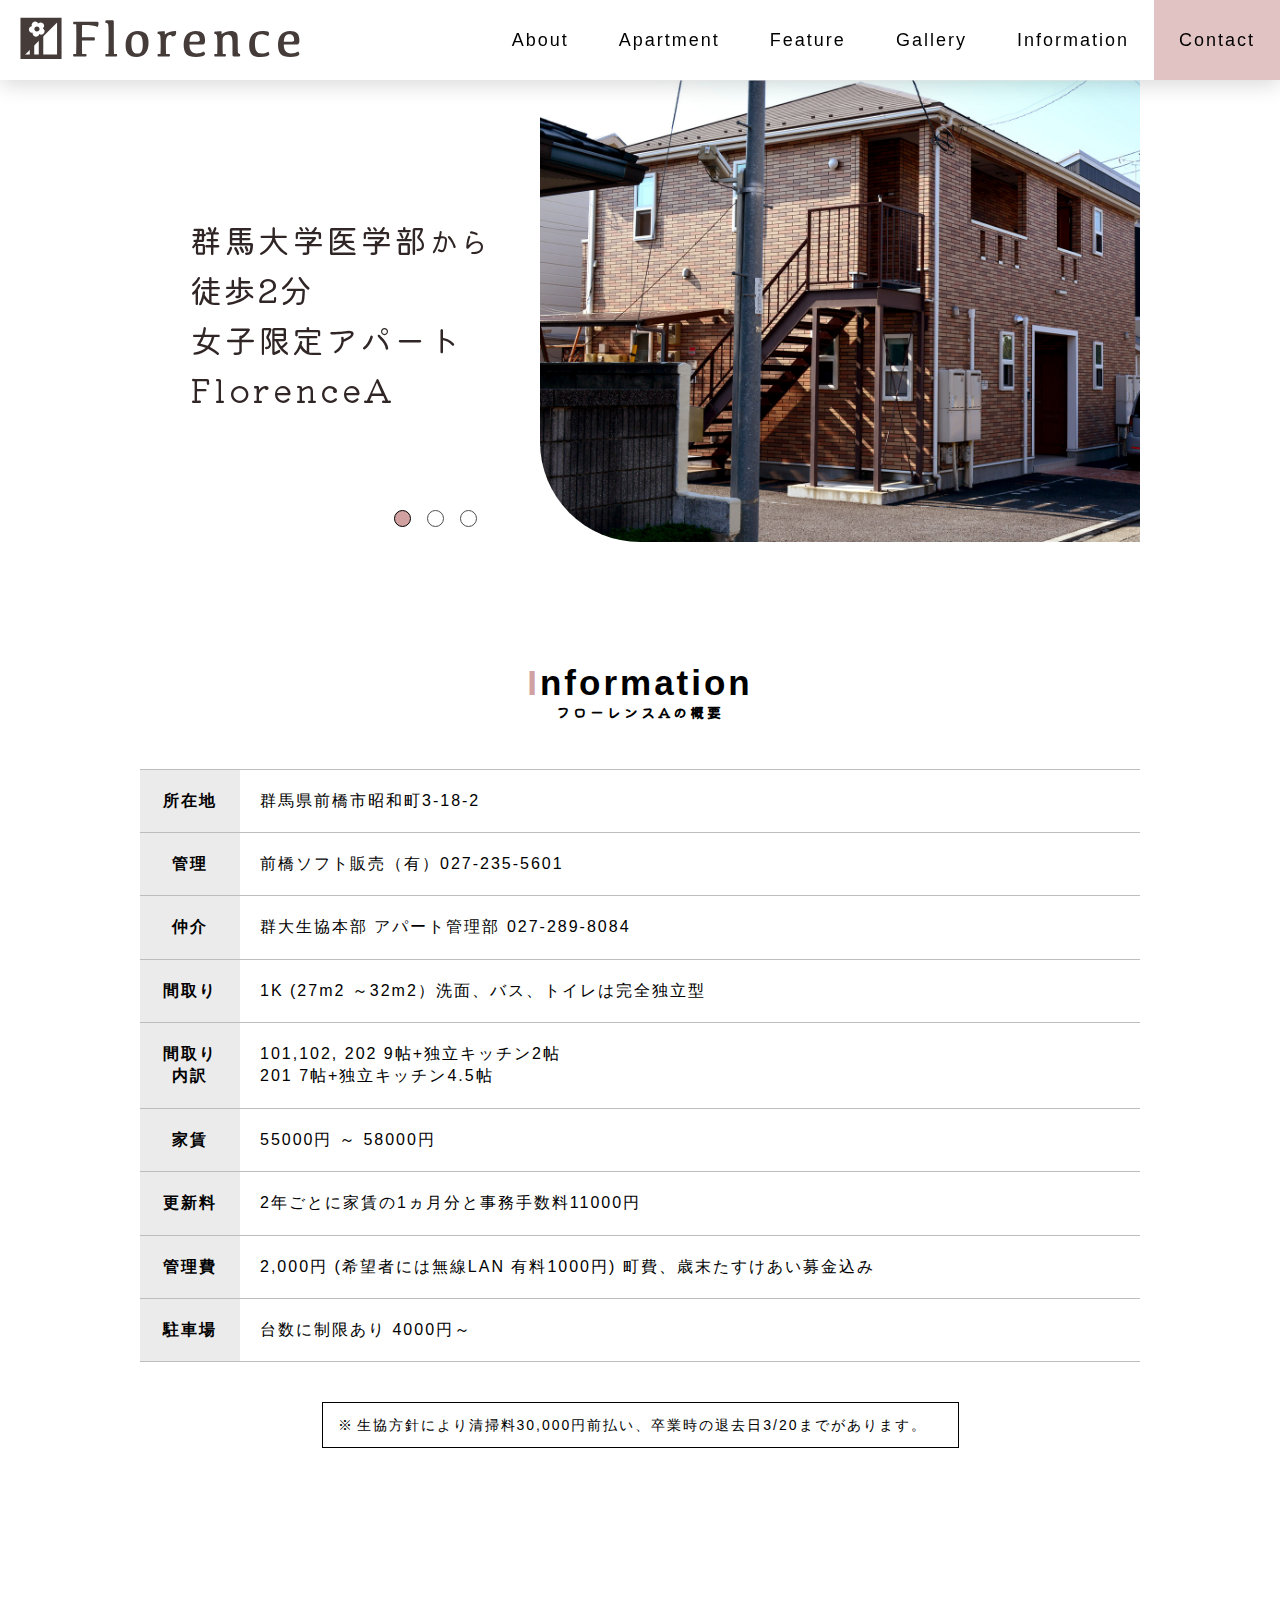
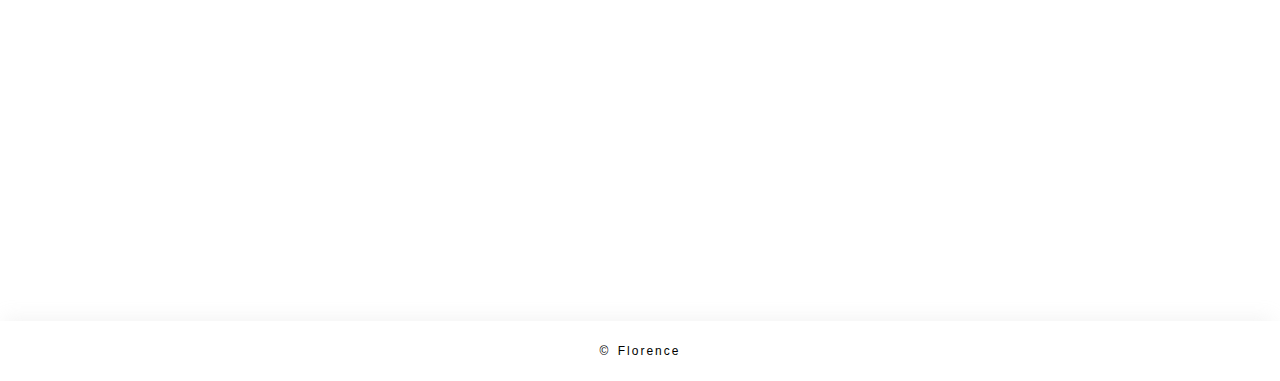
==== FlorenceA/index.html @ 92e671c4 "feat:スペルを修正した" ====
<!DOCTYPE html>
<html lang="ja">
  <head>
    <link
      href="https://fonts.googleapis.com/css2?family=Kiwi+Maru:wght@300&display=swap"
      rel="stylesheet"
    />
    <meta charset="UTF-8" />
    <meta http-equiv="X-UA-Compatible" content="IE=edge" />
    <meta name="viewport" content="width=device-width, initial-scale=1.0" />
    <title>Florence</title>
    <link
      rel="stylesheet"
      href="https://cdn.jsdelivr.net/npm/swiper@8/swiper-bundle.min.css"
    />
    <link rel="stylesheet" href="../src/css/style.css" />
  </head>

  <body class="florenceA">
    <header class="header">
      <div class="header__logo">
        <a href="../index.html">
          <img
            class="header__pc-logo"
            src="../src/img/Florence_logo.svg"
            alt="Florence"
          />
          <img
            class="header__mobile-logo"
            src="../src/img/Florence_logo_mobile.svg"
            alt="Florence"
          />
        </a>
      </div>
      <nav class="navigation">
        <ul class="navigation__card">
          <li class="navigation__item">
            <a class="navigation__link" href="#about">About</a>
          </li>
          <li class="navigation__item">
            <a class="navigation__link" href="#apartment">Apartment</a>
          </li>
          <li class="navigation__item">
            <a class="navigation__link" href="#feature">Feature</a>
          </li>
          <li class="navigation__item">
            <a class="navigation__link" href="#gallery">Gallery</a>
          </li>
          <li class="navigation__item">
            <a class="navigation__link" href="#information">Information</a>
          </li>
          <li class="navigation__item">
            <a class="navigation__link" href="#contact">Contact</a>
          </li>
        </ul>
        <button class="navigation__button">
          <span class="navigation__button-line"></span>
          <span class="navigation__button-line"></span>
          <span class="navigation__button-line"></span>
        </button>
      </nav>
    </header>
    <div class="menu__background"></div>

    <main>
      <div class="swiper inner">
        <div class="swiper-wrapper">
          <div class="swiper-slide">
            <img src="../src/img/florenceA_main.jpg" alt="" />
          </div>
          <div class="swiper-slide">
            <img src="../src/img/florenceA_main2.jpg" alt="" />
          </div>
          <div class="swiper-slide">
            <img src="../src/img/florenceA_main3.jpg" alt="" />
          </div>
          <div class="swiper-catchphrase__wrapper">
            <p class="swiper-catchphrase">
              群馬大学医学部<span class="swiper-catchphrase__small">から</span>
            </p>
            <p class="swiper-catchphrase">徒歩2分</p>
            <p class="swiper-catchphrase">女子限定アパート</p>
            <p class="swiper-catchphrase">FlorenceA</p>
          </div>
          <div class="swiper-pagination"></div>
          <div class="swiper-vacancy">
            <div class="swiper-vacancy__text">
              空室<span class="swiper-vacancy__number">1</span>件
            </div>
            <div class="swiper-vacancy__contact">
              お問い合わせは<br />こちら
            </div>
          </div>
        </div>
      </div>
      <div class="information">
        <div class="inner">
          <div class="title">
            <h2 class="title__main">
              <span class="title__main--head">I</span>nformation
            </h2>
            <h3 class="title__sub">フローレンスAの概要</h3>
          </div>
          <table class="information__table">
            <tr class="information__row">
              <th class="information__header">所在地</th>
              <td class="information__data">群馬県前橋市昭和町3-18-2</td>
            </tr>
            <tr class="information__row">
              <th class="information__header">管理</th>
              <td class="information__data">
                前橋ソフト販売（有）027-235-5601
              </td>
            </tr>
            <tr class="information__row">
              <th class="information__header">仲介</th>
              <td class="information__data">
                群大生協本部 アパート管理部 027-289-8084
              </td>
            </tr>
            <tr class="information__row">
              <th class="information__header">間取り</th>
              <td class="information__data">
                1K (27m2 ～32m2）洗面、バス、トイレは完全独立型
              </td>
            </tr>
            <tr class="information__row">
              <th class="information__header">間取り内訳</th>
              <td class="information__data">
                101,102, 202 9帖+独立キッチン2帖<br />201 7帖+独立キッチン4.5帖
              </td>
            </tr>
            <tr class="information__row">
              <th class="information__header">家賃</th>
              <td class="information__data">55000円 ～ 58000円</td>
            </tr>
            <tr class="information__row">
              <th class="information__header">更新料</th>
              <td class="information__data">
                2年ごとに家賃の1ヵ月分と事務手数料11000円
              </td>
            </tr>
            <tr class="information__row">
              <th class="information__header">管理費</th>
              <td class="information__data">
                2,000円 (希望者には無線LAN 有料1000円)
                町費、歳末たすけあい募金込み
              </td>
            </tr>
            <tr class="information__row">
              <th class="information__header">駐車場</th>
              <td class="information__data">台数に制限あり 4000円～</td>
            </tr>
          </table>
          <div class="information__annotations">
            <span class="information__mark">※</span
            >生協方針により清掃料30,000円前払い、卒業時の退去日3/20までがあります。
          </div>
          <iframe
            class="information__map"
            src="https://www.google.com/maps/embed?pb=!1m18!1m12!1m3!1d200.6966924166158!2d139.06132260520812!3d36.40563667716561!2m3!1f0!2f0!3f0!3m2!1i1024!2i768!4f13.1!3m3!1m2!1s0x601ef341fe35128b%3A0x1fdedfeb2cad691!2z44CSMzcxLTAwMzQg576k6aas55yM5YmN5qmL5biC5pit5ZKM55S677yT5LiB55uu77yR77yY4oiS77yR77yS!5e0!3m2!1sja!2sjp!4v1665762542159!5m2!1sja!2sjp"
          ></iframe>
        </div>
      </div>
    </main>

    <footer class="footer">
      <p class="footer__copyright">
        <span class="footer__icon">&copy;</span>
        Florence
      </p>
    </footer>
    <script src="https://ajax.googleapis.com/ajax/libs/jquery/3.6.1/jquery.min.js"></script>
    <script src="https://cdn.jsdelivr.net/npm/swiper@8/swiper-bundle.min.js"></script>
    <script src="../src/js/style.js"></script>
  </body>
</html>
---- src/css/style.css ----
abbr,address,article,aside,audio,b,blockquote,body,canvas,caption,cite,code,dd,del,details,dfn,div,dl,dt,em,fieldset,figcaption,figure,footer,form,h1,h2,h3,h4,h5,h6,header,hgroup,html,i,iframe,img,ins,kbd,label,legend,li,mark,menu,nav,object,ol,p,pre,q,samp,section,small,span,strong,sub,summary,sup,table,tbody,td,tfoot,th,thead,time,tr,ul,var,video{margin:0;padding:0;border:0;outline:0;font-size:100%;vertical-align:baseline;background:transparent}body{line-height:1}article,aside,details,figcaption,figure,footer,header,hgroup,menu,nav,section{display:block}nav ul{list-style:none}blockquote,q{quotes:none}blockquote:after,blockquote:before,q:after,q:before{content:"";content:none}a{margin:0;padding:0;font-size:100%;vertical-align:baseline;background:transparent;text-decoration:none}button{background-color:transparent;border:none;cursor:pointer;outline:none;padding:0;-webkit-appearance:none;-moz-appearance:none;appearance:none}ins{background-color:#ff9;color:#000;text-decoration:none}mark{background-color:#ff9;color:#000;font-style:italic;font-weight:bold}del{text-decoration:line-through}abbr[title],dfn[title]{border-bottom:1px dotted;cursor:help}table{border-collapse:collapse;border-spacing:0}hr{display:block;height:1px;border:0;border-top:1px solid #cccccc;margin:1em 0;padding:0}input,select{vertical-align:middle}body{font-family:"Noto Sans JP",sans-serif;letter-spacing:2px}.inner{margin-left:auto;margin-right:auto;width:1000px}@media screen and (max-width:768px){.inner{width:100%;-webkit-box-sizing:border-box;box-sizing:border-box;padding:0 15px}}.inner{margin-left:auto;margin-right:auto;width:1000px}@media screen and (max-width:768px){.inner{width:100%;-webkit-box-sizing:border-box;box-sizing:border-box;padding:0 15px}}.inner{margin-left:auto;margin-right:auto;width:1000px}@media screen and (max-width:768px){.inner{width:100%;-webkit-box-sizing:border-box;box-sizing:border-box;padding:0 15px}}.inner{margin-left:auto;margin-right:auto;width:1000px}@media screen and (max-width:768px){.inner{width:100%;-webkit-box-sizing:border-box;box-sizing:border-box;padding:0 15px}}.footer{font-family:"Roboto",sans-serif;display:-webkit-box;display:-ms-flexbox;display:flex;-webkit-box-pack:center;-ms-flex-pack:center;justify-content:center;-webkit-box-align:center;-ms-flex-align:center;align-items:center;height:60px;font-size:12px;-webkit-box-shadow:-2px -7px 20px -5px rgba(189,189,189,0.2);box-shadow:-2px -7px 20px -5px rgba(189,189,189,0.2)}.footer__copyright{background:#ffffff}.footer__icon{margin-right:2px}.header{position:sticky;top:0;z-index:9999;height:80px;width:100%;-webkit-box-shadow:0 5px 20px 0 rgba(0,0,0,0.1490196078);box-shadow:0 5px 20px 0 rgba(0,0,0,0.1490196078);background:#ffffff;display:-webkit-box;display:-ms-flexbox;display:flex;-webkit-box-align:center;-ms-flex-align:center;align-items:center;-webkit-box-pack:justify;-ms-flex-pack:justify;justify-content:space-between}.header__logo{margin-left:20px;cursor:pointer}.header__logo img{width:280px}.header__mobile-logo{display:none}@media screen and (max-width:768px){.header__pc-logo{display:none}.header__mobile-logo{display:block}.header__logo{margin-left:20px}.header__logo a{width:unset}.header__logo .header__mobile-logo{width:45px}}.florenceA .navigation__item:last-of-type{background:#e2c3c3;-webkit-transition:all 0.3s ease;transition:all 0.3s ease}.florenceA .navigation__item:last-of-type:hover{background:#c98f8f;-webkit-transition:all 0.3s ease;transition:all 0.3s ease}.navigation{height:100%}.navigation__card{height:100%;display:-webkit-box;display:-ms-flexbox;display:flex}.navigation__item:last-of-type{background:#a4bd99;-webkit-transition:all 0.3s ease;transition:all 0.3s ease}.navigation__item:last-of-type:hover{background:#7b9f6b;-webkit-transition:all 0.3s ease;transition:all 0.3s ease}.navigation__link{position:relative;color:#000000;font-family:"kefa",sans-serif;font-size:18px;height:100%;padding:0 25px;display:-webkit-box;display:-ms-flexbox;display:flex;-webkit-box-pack:center;-ms-flex-pack:center;justify-content:center;-webkit-box-align:center;-ms-flex-align:center;align-items:center}.navigation__link:last-of-type{-webkit-transition:all 0.3s ease;transition:all 0.3s ease}.navigation__link:last-of-type:after{border-bottom:1px solid #000000;content:"";position:absolute;top:58px;left:50%;-webkit-transform:translate(-50%,-50%);transform:translate(-50%,-50%);-webkit-transition:all 0.3s ease;transition:all 0.3s ease;width:0px}.navigation__link:hover:after{width:40px}@media screen and (max-width:768px){.navigation{height:unset}.navigation__button{display:block}.navigation{height:30px;margin-right:20px}.open .navigation{height:100%;width:200px}.navigation{display:block}.navigation__button-line{background:#000000;display:block;height:2px;width:30px;-webkit-transition:all 0.3s ease;transition:all 0.3s ease}.navigation__button-line:nth-of-type(2){margin-top:10px}.navigation__button-line:nth-of-type(3){margin-top:10px}.open .navigation__button-line:first-of-type{-webkit-transform:translateY(10px) rotate(-45deg);transform:translateY(10px) rotate(-45deg)}.open .navigation__button-line:nth-of-type(2){opacity:0}.open .navigation__button-line:nth-of-type(3){-webkit-transform:translateY(-13px) rotate(45deg);transform:translateY(-13px) rotate(45deg)}.navigation__card{position:fixed;top:0;right:0;background:#ffffff;display:block;-webkit-transform:translateX(100%);transform:translateX(100%);-webkit-transition:all 0.3s ease;transition:all 0.3s ease;height:100%}.open .navigation__card{-webkit-transform:translateX(0);transform:translateX(0);-webkit-transition:all 0.3s ease;transition:all 0.3s ease}.navigation__link{background:#ffffff;font-size:14px;font-weight:bold;line-height:20px;width:140px;height:50px;text-align:left}.navigation__link:last-of-type:after{display:none}.navigation__item:first-of-type{padding-top:60px}}.contact{background-image:url(../../src/img/Florence_contact.jpg);background-size:cover;background-position:center;padding:85px 0;-webkit-box-sizing:border-box;box-sizing:border-box}.contact__wrap{width:100%;background:rgba(255,255,255,0.9);height:480px;padding:55px;-webkit-box-sizing:border-box;box-sizing:border-box}.contact__lead{width:580px;margin:0 auto;margin-top:50px;line-height:1.6}.contact__lead p:nth-of-type(3){margin-top:10px}.tel{padding:50px;text-align:center;position:relative}.tel__title{font-size:22px;position:relative;margin-bottom:30px}.tel__title:after,.tel__title:before{content:"";position:absolute;top:50%;width:30px;height:2px;background-color:black}.tel__title:before{left:230px}.tel__title:after{right:230px}.tel__number{font-size:32px;font-weight:700;color:#000000}.tel .material-icons{font-size:32px;position:relative;top:4px}a[href^="tel:"]{pointer-events:none}.information{padding:70px 0}.information__map{width:50%;height:300px}.information__wrap{display:-webkit-box;display:-ms-flexbox;display:flex;margin-top:50px;-webkit-box-align:end;-ms-flex-align:end;align-items:flex-end}.information__table{margin-left:50px;line-height:1.4;width:50%}.information__row{border-top:1px solid #bdbdbd}.information__row:last-of-type{border-bottom:1px solid #bdbdbd}.information__header{width:60px;padding:20px;vertical-align:middle;background:rgba(189,189,189,0.3)}.information__data{padding:20px;vertical-align:middle}.information__blank{display:none}.florenceA .information__table{width:100%;margin:50px 0 0 0}.florenceA .information__room-number{margin-right:15px;font-weight:700}.florenceA .information__room-number:nth-of-type(2){margin-right:108px}.florenceA .information__annotations{border:1px solid;padding:15px;width:605px;margin:0 auto;margin-top:40px;font-size:14px}.florenceA .information__mark{margin-right:3px}.florenceA .information__map{width:100%;margin:70px 0 30px}.about{text-align:center;padding:120px 0 70px}.about__lead{font-family:"Noto Sans JP",sans-serif;font-size:16px;line-height:1.8;line-height:2;letter-spacing:2px;font-weight:300}.about__frame{position:relative;width:800px;margin:0 auto;padding:40px 0;margin-top:10px}.about__frame-deco{position:absolute;width:40px;height:40px}.about__frame-deco:first-of-type{top:0;left:0;border-top:1px solid;border-left:1px solid}.about__frame-deco:nth-of-type(2){bottom:0;right:0;border-bottom:1px solid;border-right:1px solid}@media screen and (max-width:768px){.about{padding:70px 0 20px}.about__lead{font-size:14px;text-align:left}.about__frame{width:100%;padding:30px 0 0 0}.about__frame-deco{display:none}}.apartment{padding:70px 0}.apartment__lead{text-align:center;margin:50px 0;letter-spacing:2px}.apartment__wrap{display:-webkit-box;display:-ms-flexbox;display:flex;-webkit-box-pack:justify;-ms-flex-pack:justify;justify-content:space-between}.apartment__link{color:unset}.apartment__card{width:420px;padding:30px;border-radius:7px;-webkit-box-shadow:10px 20px 15px rgba(0,0,0,0.1490196078);box-shadow:10px 20px 15px rgba(0,0,0,0.1490196078);-webkit-transition:all 0.3s ease;transition:all 0.3s ease}.apartment__card:hover{-webkit-transform:translate(5px,5px);transform:translate(5px,5px);-webkit-box-shadow:unset;box-shadow:unset;-webkit-transition:all 0.3s ease;transition:all 0.3s ease}.apartment__card--florenceA{background:#ead4d4;width:420px;padding:30px;border-radius:7px;-webkit-box-shadow:10px 20px 15px rgba(0,0,0,0.1490196078);box-shadow:10px 20px 15px rgba(0,0,0,0.1490196078);-webkit-transition:all 0.3s ease;transition:all 0.3s ease}.apartment__card--florenceA:hover{-webkit-transform:translate(5px,5px);transform:translate(5px,5px);-webkit-box-shadow:unset;box-shadow:unset;-webkit-transition:all 0.3s ease;transition:all 0.3s ease}.apartment__card--florenceB{background:#bbd1db;width:420px;padding:30px;border-radius:7px;-webkit-box-shadow:10px 20px 15px rgba(0,0,0,0.1490196078);box-shadow:10px 20px 15px rgba(0,0,0,0.1490196078);-webkit-transition:all 0.3s ease;transition:all 0.3s ease}.apartment__card--florenceB:hover{-webkit-transform:translate(5px,5px);transform:translate(5px,5px);-webkit-box-shadow:unset;box-shadow:unset;-webkit-transition:all 0.3s ease;transition:all 0.3s ease}.apartment__title{font-family:"kefa",sans-serif;font-size:26px;letter-spacing:3px}.apartment__text{padding:20px 0;line-height:1.6;letter-spacing:1px}.apartment__catchphrase{font-size:18px;margin-top:10px;border-bottom:2px solid;line-height:2rem}.apartment__img img{width:100%}.apartment__blank{display:none}@media screen and (max-width:768px){.apartment{padding:50px 0}.apartment__lead{text-align:left;font-size:14px;line-height:1.6}.apartment__wrap{-webkit-box-orient:vertical;-webkit-box-direction:normal;-ms-flex-direction:column;flex-direction:column}.apartment__card--florenceA{width:100%;-webkit-box-sizing:border-box;box-sizing:border-box}.apartment__card--florenceB{width:100%;-webkit-box-sizing:border-box;box-sizing:border-box}.apartment__link:nth-of-type(2){margin-top:40px}.apartment__catchphrase{font-size:16px;line-height:1.4}.apartment__text{font-size:14px}.apartment__blank{display:block}}.news{background:whitesmoke;margin-top:-51px;padding:60px 0px}.news__box{display:-webkit-box;display:-ms-flexbox;display:flex;-webkit-box-align:center;-ms-flex-align:center;align-items:center;-webkit-box-pack:justify;-ms-flex-pack:justify;justify-content:space-between}.news__card{background:#ffffff;-webkit-box-shadow:0 5px 20px 0 #d9d9d9;box-shadow:0 5px 20px 0 #d9d9d9;padding:20px;width:810px;font-size:14px}.news__data{font-weight:bold}.news__content{margin-left:10px}@media screen and (max-width:768px){.news__box{-webkit-box-orient:vertical;-webkit-box-direction:normal;-ms-flex-direction:column;flex-direction:column;-webkit-box-align:unset;-ms-flex-align:unset;align-items:unset}.news__card{display:-webkit-box;display:-ms-flexbox;display:flex;-webkit-box-orient:vertical;-webkit-box-direction:normal;-ms-flex-direction:column;flex-direction:column;padding:20px;margin-top:20px;width:unset;font-size:14px}.news__content{margin-left:0px;margin-top:10px}}.news-title{border-left:1px solid}.news-title__main{font-family:"kefa",sans-serif;font-size:35px;letter-spacing:3px;margin-top:-5px;margin-left:15px}.news-title__head{color:#88a97a}.news-title__second{font-family:"Kiwi Maru",sans-serif;font-size:18px;margin-top:10px;margin-left:15px}@media screen and (max-width:768px){.news-title__main{font-size:28px}.news-title__second{font-size:16px;margin-top:5px}}.swiper-slide img{width:100%}.swiper-wrapper{margin-bottom:50px}.swiper-catchphrase{position:absolute;left:40px;font-family:"Kiwi Maru",sans-serif;font-size:32px;z-index:5;color:#ffffff;background:#312626;padding:10px}.swiper-catchphrase__small{font-size:28px;margin-left:2px}.swiper-catchphrase:first-of-type{bottom:250px}.swiper-catchphrase:nth-of-type(2){bottom:200px}.swiper-catchphrase:nth-of-type(3){bottom:150px}.swiper-pagination{position:absolute;bottom:50px!important;left:40px!important;width:unset!important}.swiper-pagination-bullet{width:40px;border-radius:0;background:#ffffff;opacity:0.7}.swiper-pagination-bullet-active{width:40px;border-radius:0;background:#88a97a;opacity:1}.swiper-pagination-bullet{margin:2px!important}@media screen and (max-width:768px){.swiper{width:100%}.swiper img{width:100%}.swiper-catchphrase{left:10px;font-size:22px}.swiper-catchphrase__small{font-size:18px}.swiper-catchphrase:first-of-type{bottom:86px}.swiper-catchphrase:nth-of-type(2){bottom:48px}.swiper-catchphrase:nth-of-type(3){bottom:10px}.swiper-pagination{bottom:-30px!important;left:10px!important}.swiper-pagination-bullet{background:#bdbdbd;opacity:0.7}.swiper-pagination-bullet-active{background:#88a97a;opacity:1}}.florenceA .swiper-slide img{width:60%;border-radius:0 0 0 100px}.florenceA .swiper-slide{text-align:right}.florenceA .swiper-catchphrase{color:#312626;background:unset}.florenceA .swiper-pagination{top:430px;right:450px}.florenceA .swiper-pagination-bullet{width:15px;height:15px;border-radius:15px;border:1px solid;margin:0 8px!important}.florenceA .swiper-pagination-bullet-active{background:#d1a1a1}.florenceA .swiper-catchphrase:first-of-type{bottom:280px}.florenceA .swiper-catchphrase:nth-of-type(2){bottom:230px}.florenceA .swiper-catchphrase:nth-of-type(3){bottom:180px}.florenceA .swiper-catchphrase:last-of-type{bottom:130px;letter-spacing:4px}.florenceA .swiper-vacancy{background:#e2c3c3;display:none}@media screen and (max-width:768px){.florenceA .swiper-slide img{width:80%}.florenceA .swiper-catchphrase{color:#ffffff;background:#312626}.florenceA .swiper-catchphrase:first-of-type{bottom:145px}.florenceA .swiper-catchphrase:nth-of-type(2){bottom:105px}.florenceA .swiper-catchphrase:nth-of-type(3){bottom:65px}.florenceA .swiper-catchphrase:nth-of-type(4){bottom:25px;letter-spacing:4px}.florenceA .swiper-pagination{top:unset;bottom:10px;left:0;right:unset}.florenceA .swiper-pagination-bullet{width:12px;height:12px;border-radius:12px;border:1px solid;margin:0 5px!important}}.swiper-vacancy{font-size:26px;font-weight:700;position:absolute;bottom:50px;right:10px;width:190px;height:190px;background:#c0d1b8;border-radius:100px;z-index:5;display:-webkit-box;display:-ms-flexbox;display:flex;-webkit-box-orient:vertical;-webkit-box-direction:normal;-ms-flex-direction:column;flex-direction:column;-webkit-box-align:center;-ms-flex-align:center;align-items:center;-webkit-box-pack:center;-ms-flex-pack:center;justify-content:center;-webkit-box-sizing:border-box;box-sizing:border-box}.swiper-vacancy__number{font-size:35px}.swiper-vacancy__contact{font-size:16px;text-align:center;margin-top:15px;line-height:1.3}@media screen and (max-width:768px){.swiper-vacancy{font-size:16px;bottom:-50px;right:10px;width:120px;height:120px;padding:15px}.swiper-vacancy__number{font-size:26px}.swiper-vacancy__contact{font-size:12px;margin-top:10px}.swiper-vacancy__contact--mobile{display:none}}@media screen and (max-width:768px){.menu__background{background:rgba(0,0,0,0.5647058824);position:fixed;bottom:0;left:0;right:0;top:0;-webkit-transition:all 0.3s ease;transition:all 0.3s ease;opacity:0;z-index:10}.open.menu__background{opacity:1}}.title{font-family:"kefa",sans-serif;letter-spacing:3px;font-weight:700;text-align:center}.title__main{font-size:35px}.title__main--head{color:#88a97a}.title__sub{font-family:"Kiwi Maru",sans-serif;font-size:14px;margin-top:5px}@media screen and (max-width:768px){.title__main{font-size:28px}.title__sub{font-size:12px}}.florenceA .title__main--head{color:#d1a1a1}
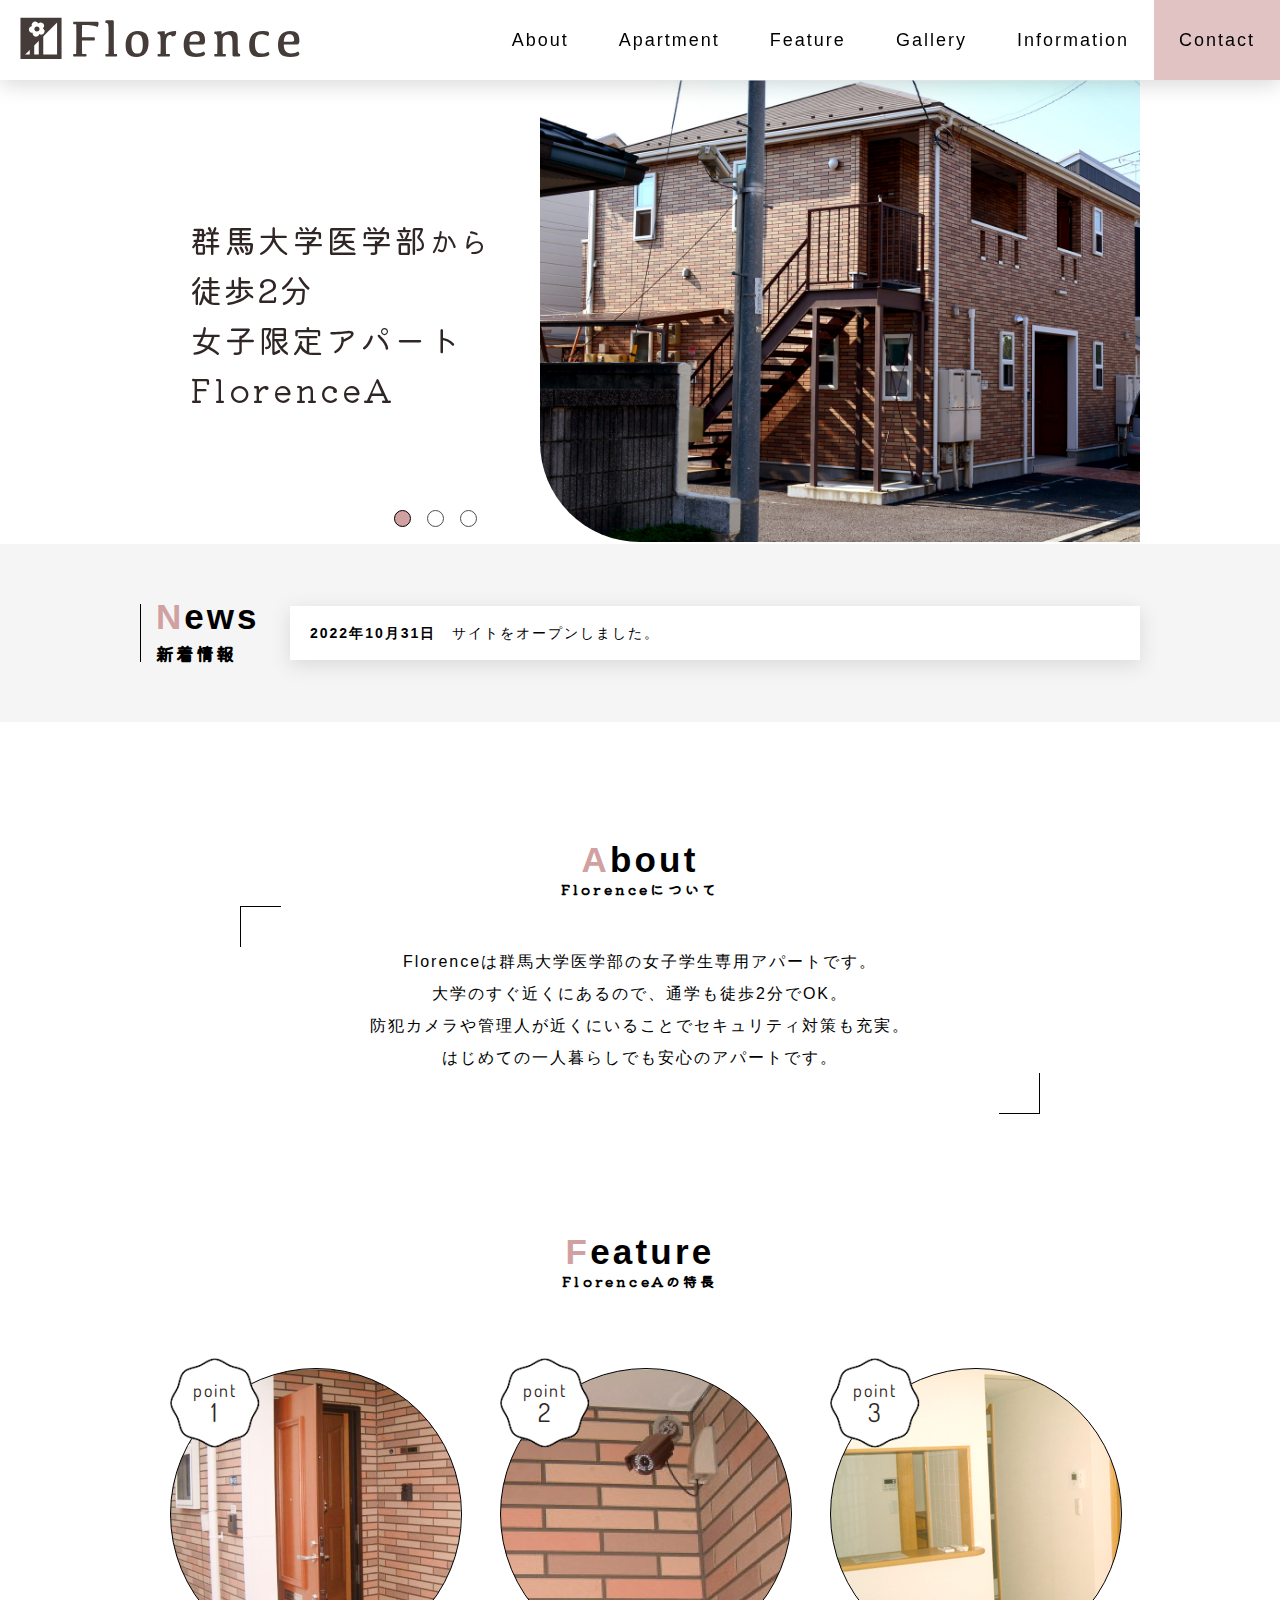
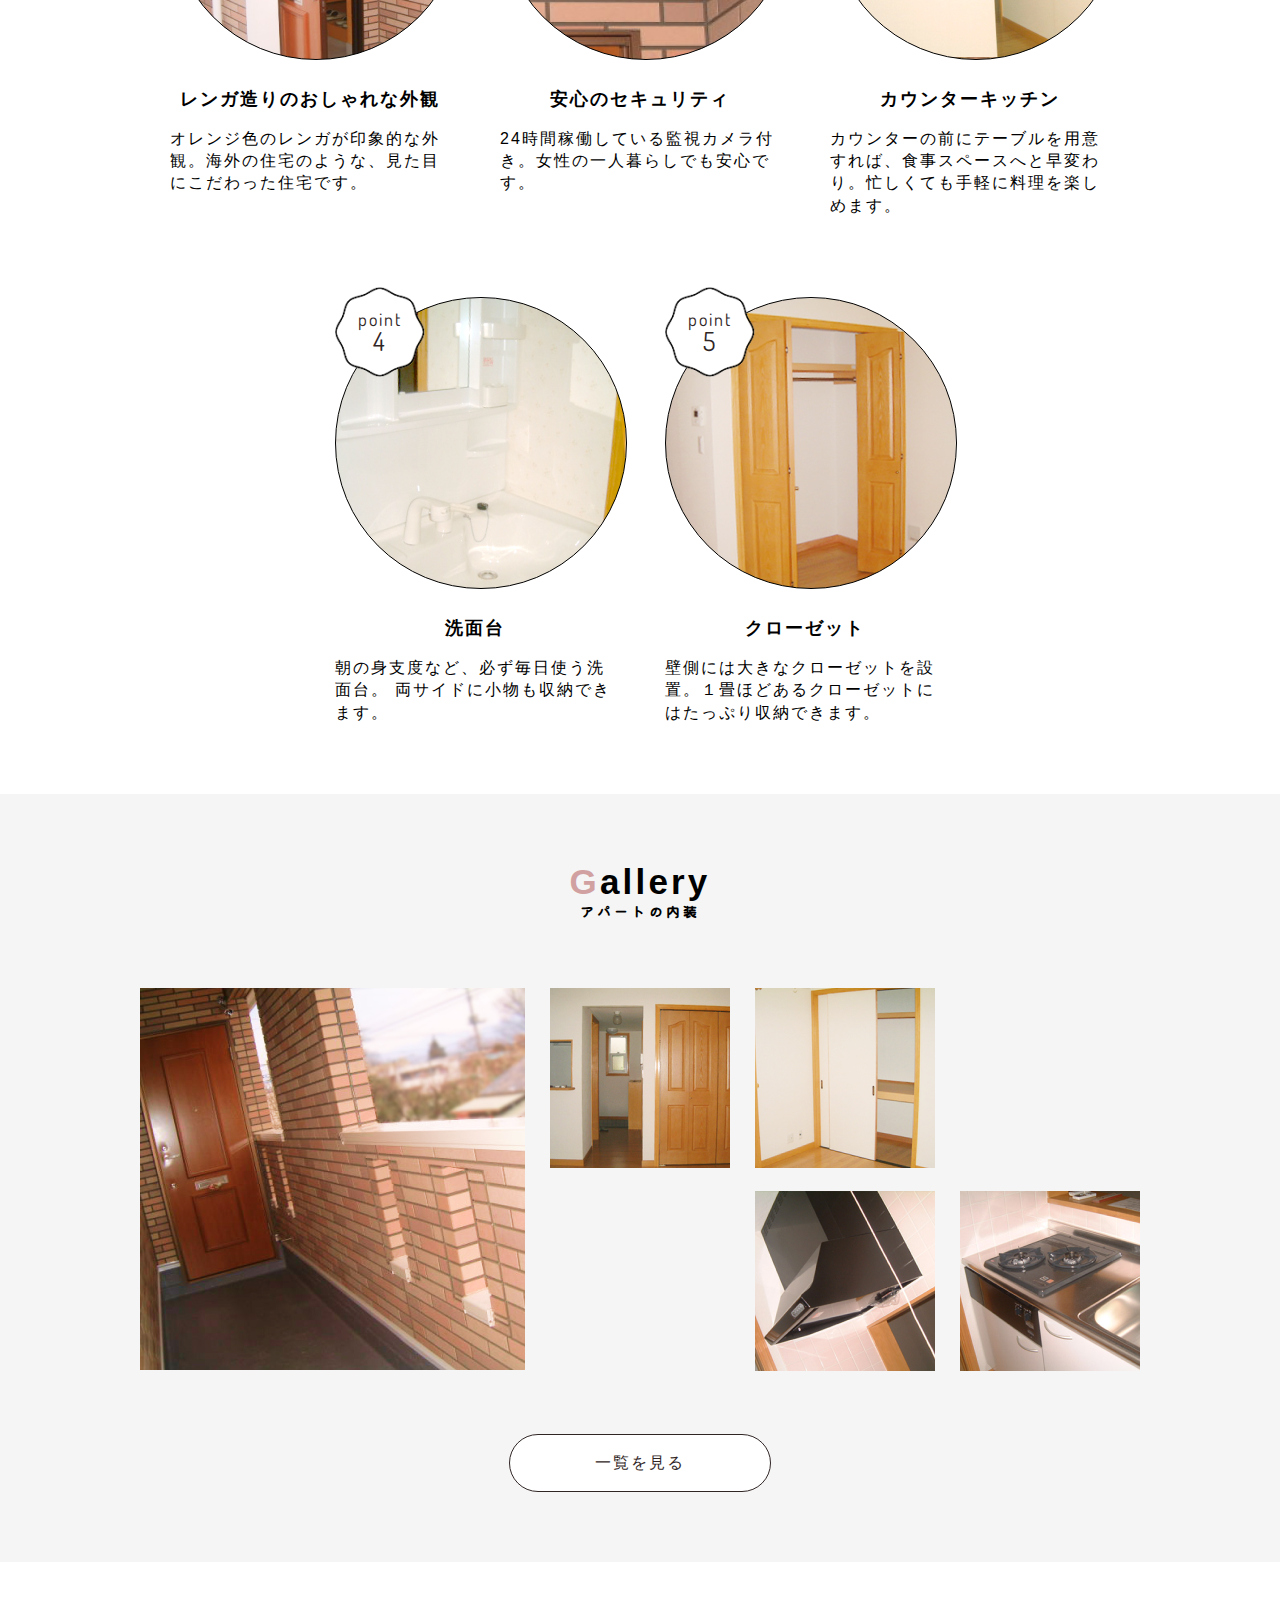
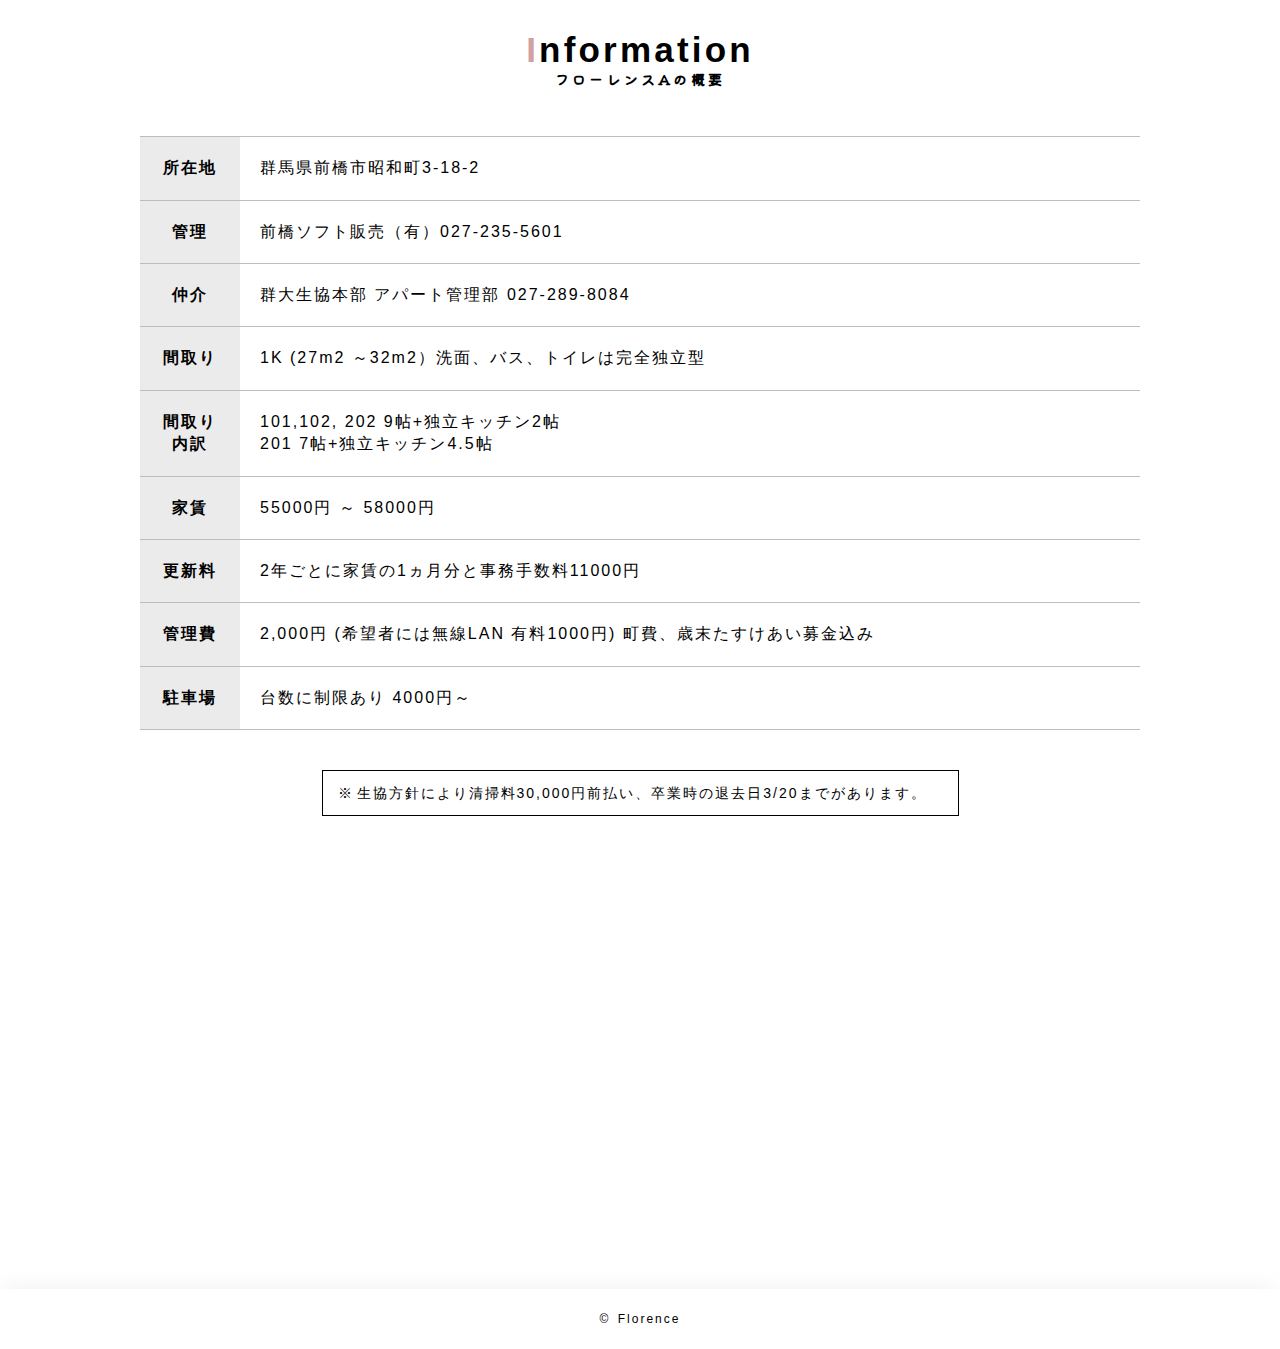
==== commit b8f877d2: "Merge branch 'main' into issues-75_FlorenceA_information" ====
--- a/FlorenceA/index.html
+++ b/FlorenceA/index.html
@@ -3,6 +3,10 @@
   <head>
     <link
       href="https://fonts.googleapis.com/css2?family=Kiwi+Maru:wght@300&display=swap"
+      rel="stylesheet"
+    />
+    <link
+      href="https://fonts.googleapis.com/css2?family=Dosis:wght@600&display=swap"
       rel="stylesheet"
     />
     <meta charset="UTF-8" />
@@ -90,7 +94,157 @@
             <div class="swiper-vacancy__contact">
               お問い合わせは<br />こちら
             </div>
-          </div>
+            </div>
+          </div>
+        </div>
+      </div>
+      <div class="news">
+        <div class="inner news__box">
+          <div class="news-title">
+            <h2 class="news-title__main">
+              <span class="news-title__head">N</span>ews
+            </h2>
+            <h3 class="news-title__second">新着情報</h3>
+          </div>
+          <div class="news__card">
+            <span class="news__data">2022年10月31日</span>
+            <span class="news__content">サイトをオープンしました。</span>
+          </div>
+        </div>
+      </div>
+      <div class="about">
+        <div class="inner">
+          <div class="title">
+            <h2 class="title__main">
+              <span class="title__main--head">A</span>bout
+            </h2>
+            <h3 class="title__sub">Florenceについて</h3>
+          </div>
+          <div class="about__frame">
+            <p class="about__lead">
+              Florenceは群馬大学医学部の女子学生専用アパートです。<br />
+              大学のすぐ近くにあるので、通学も徒歩2分でOK。<br />
+              防犯カメラや管理人が近くにいることでセキュリティ対策も充実。<br />
+              はじめての一人暮らしでも安心のアパートです。
+            </p>
+            <span class="about__frame-deco"></span>
+            <span class="about__frame-deco"></span>
+          </div>
+        </div>
+      </div>
+      <div class="feature inner">
+        <div class="title">
+          <h2 class="title__main">
+            <span class="title__main--head">F</span>eature
+          </h2>
+          <h3 class="title__sub">FlorenceAの特長</h3>
+        </div>
+        <div class="feature__wrap">
+          <div class="feature__card">
+            <div class="feature-icon">
+              <div class="feature-icon__point">point</div>
+              <div class="feature-icon__number">1</div>
+            </div>
+            <div class="feature__image exterior"></div>
+            <div class="feature__title">レンガ造りのおしゃれな外観</div>
+            <div class="feature__text">
+              オレンジ色のレンガが印象的な外観。海外の住宅のような、見た目にこだわった住宅です。
+            </div>
+          </div>
+          <div class="feature__card">
+            <div class="feature-icon">
+              <div class="feature-icon__point">point</div>
+              <div class="feature-icon__number">2</div>
+            </div>
+            <div class="feature__image security"></div>
+            <div class="feature__title">安心のセキュリティ</div>
+            <div class="feature__text">
+              24時間稼働している監視カメラ付き。女性の一人暮らしでも安心です。
+            </div>
+          </div>
+          <div class="feature__card">
+            <div class="feature-icon">
+              <div class="feature-icon__point">point</div>
+              <div class="feature-icon__number">3</div>
+            </div>
+            <div class="feature__image kitcken"></div>
+            <div class="feature__title">カウンターキッチン</div>
+            <div class="feature__text">
+              カウンターの前にテーブルを用意すれば、食事スペースへと早変わり。忙しくても手軽に料理を楽しめます。
+            </div>
+          </div>
+          <div class="feature__card">
+            <div class="feature-icon">
+              <div class="feature-icon__point">point</div>
+              <div class="feature-icon__number">4</div>
+            </div>
+            <div class="feature__image wash"></div>
+            <div class="feature__title">洗面台</div>
+            <div class="feature__text">
+              朝の身支度など、必ず毎日使う洗面台。
+              両サイドに小物も収納できます。
+            </div>
+          </div>
+          <div class="feature__card">
+            <div class="feature-icon">
+              <div class="feature-icon__point">point</div>
+              <div class="feature-icon__number">5</div>
+            </div>
+            <div class="feature__image storage"></div>
+            <div class="feature__title">クローゼット</div>
+            <div class="feature__text">
+              壁側には大きなクローゼットを設置。１畳ほどあるクローゼットにはたっぷり収納できます。
+            </div>
+          </div>
+        </div>
+      </div>
+      <div class="gallery">
+        <div class="inner">
+          <div class="title">
+            <h2 class="title__main">
+              <span class="title__main--head">G</span>allery
+            </h2>
+            <h3 class="title__sub">アパートの内装</h3>
+          </div>
+          <div class="gallery__wrap">
+            <div class="gallery__image">
+              <img
+                src="../src/img/FlorenceA_Top_Gallary_Aisle.jpg"
+                alt="FlorenceA_通路"
+              />
+            </div>
+            <div class="gallery-image">
+              <div class="gallery-image__box--upper">
+                <div class="gallery-image__interior">
+                  <img
+                    src="../src/img/FlorenceA_Top_Gallary_Living.jpg"
+                    alt="FlorenceA_リビング"
+                  />
+                </div>
+                <div class="gallery-image__interior">
+                  <img
+                    src="../src/img/FlorenceA_Top_Gallary_Armoire.jpg"
+                    alt="FlorenceA_収納"
+                  />
+                </div>
+              </div>
+              <div class="gallery-image__box--below">
+                <div class="gallery-image__interior">
+                  <img
+                    src="../src/img/FlorenceA_Top_Gallary_Fan.jpg"
+                    alt="FlorenceA_換気扇"
+                  />
+                </div>
+                <div class="gallery-image__interior">
+                  <img
+                    src="../src/img/FlorenceA_Top_Gallary_Kitchen.jpg"
+                    alt="FlorenceA_キッチン"
+                  />
+                </div>
+              </div>
+            </div>
+          </div>
+          <a class="gallery__button" href="gallery.html">一覧を見る</a>
         </div>
       </div>
       <div class="information">
--- a/src/css/style.css
+++ b/src/css/style.css
@@ -1 +1 @@
-abbr,address,article,aside,audio,b,blockquote,body,canvas,caption,cite,code,dd,del,details,dfn,div,dl,dt,em,fieldset,figcaption,figure,footer,form,h1,h2,h3,h4,h5,h6,header,hgroup,html,i,iframe,img,ins,kbd,label,legend,li,mark,menu,nav,object,ol,p,pre,q,samp,section,small,span,strong,sub,summary,sup,table,tbody,td,tfoot,th,thead,time,tr,ul,var,video{margin:0;padding:0;border:0;outline:0;font-size:100%;vertical-align:baseline;background:transparent}body{line-height:1}article,aside,details,figcaption,figure,footer,header,hgroup,menu,nav,section{display:block}nav ul{list-style:none}blockquote,q{quotes:none}blockquote:after,blockquote:before,q:after,q:before{content:"";content:none}a{margin:0;padding:0;font-size:100%;vertical-align:baseline;background:transparent;text-decoration:none}button{background-color:transparent;border:none;cursor:pointer;outline:none;padding:0;-webkit-appearance:none;-moz-appearance:none;appearance:none}ins{background-color:#ff9;color:#000;text-decoration:none}mark{background-color:#ff9;color:#000;font-style:italic;font-weight:bold}del{text-decoration:line-through}abbr[title],dfn[title]{border-bottom:1px dotted;cursor:help}table{border-collapse:collapse;border-spacing:0}hr{display:block;height:1px;border:0;border-top:1px solid #cccccc;margin:1em 0;padding:0}input,select{vertical-align:middle}body{font-family:"Noto Sans JP",sans-serif;letter-spacing:2px}.inner{margin-left:auto;margin-right:auto;width:1000px}@media screen and (max-width:768px){.inner{width:100%;-webkit-box-sizing:border-box;box-sizing:border-box;padding:0 15px}}.inner{margin-left:auto;margin-right:auto;width:1000px}@media screen and (max-width:768px){.inner{width:100%;-webkit-box-sizing:border-box;box-sizing:border-box;padding:0 15px}}.inner{margin-left:auto;margin-right:auto;width:1000px}@media screen and (max-width:768px){.inner{width:100%;-webkit-box-sizing:border-box;box-sizing:border-box;padding:0 15px}}.inner{margin-left:auto;margin-right:auto;width:1000px}@media screen and (max-width:768px){.inner{width:100%;-webkit-box-sizing:border-box;box-sizing:border-box;padding:0 15px}}.footer{font-family:"Roboto",sans-serif;display:-webkit-box;display:-ms-flexbox;display:flex;-webkit-box-pack:center;-ms-flex-pack:center;justify-content:center;-webkit-box-align:center;-ms-flex-align:center;align-items:center;height:60px;font-size:12px;-webkit-box-shadow:-2px -7px 20px -5px rgba(189,189,189,0.2);box-shadow:-2px -7px 20px -5px rgba(189,189,189,0.2)}.footer__copyright{background:#ffffff}.footer__icon{margin-right:2px}.header{position:sticky;top:0;z-index:9999;height:80px;width:100%;-webkit-box-shadow:0 5px 20px 0 rgba(0,0,0,0.1490196078);box-shadow:0 5px 20px 0 rgba(0,0,0,0.1490196078);background:#ffffff;display:-webkit-box;display:-ms-flexbox;display:flex;-webkit-box-align:center;-ms-flex-align:center;align-items:center;-webkit-box-pack:justify;-ms-flex-pack:justify;justify-content:space-between}.header__logo{margin-left:20px;cursor:pointer}.header__logo img{width:280px}.header__mobile-logo{display:none}@media screen and (max-width:768px){.header__pc-logo{display:none}.header__mobile-logo{display:block}.header__logo{margin-left:20px}.header__logo a{width:unset}.header__logo .header__mobile-logo{width:45px}}.florenceA .navigation__item:last-of-type{background:#e2c3c3;-webkit-transition:all 0.3s ease;transition:all 0.3s ease}.florenceA .navigation__item:last-of-type:hover{background:#c98f8f;-webkit-transition:all 0.3s ease;transition:all 0.3s ease}.navigation{height:100%}.navigation__card{height:100%;display:-webkit-box;display:-ms-flexbox;display:flex}.navigation__item:last-of-type{background:#a4bd99;-webkit-transition:all 0.3s ease;transition:all 0.3s ease}.navigation__item:last-of-type:hover{background:#7b9f6b;-webkit-transition:all 0.3s ease;transition:all 0.3s ease}.navigation__link{position:relative;color:#000000;font-family:"kefa",sans-serif;font-size:18px;height:100%;padding:0 25px;display:-webkit-box;display:-ms-flexbox;display:flex;-webkit-box-pack:center;-ms-flex-pack:center;justify-content:center;-webkit-box-align:center;-ms-flex-align:center;align-items:center}.navigation__link:last-of-type{-webkit-transition:all 0.3s ease;transition:all 0.3s ease}.navigation__link:last-of-type:after{border-bottom:1px solid #000000;content:"";position:absolute;top:58px;left:50%;-webkit-transform:translate(-50%,-50%);transform:translate(-50%,-50%);-webkit-transition:all 0.3s ease;transition:all 0.3s ease;width:0px}.navigation__link:hover:after{width:40px}@media screen and (max-width:768px){.navigation{height:unset}.navigation__button{display:block}.navigation{height:30px;margin-right:20px}.open .navigation{height:100%;width:200px}.navigation{display:block}.navigation__button-line{background:#000000;display:block;height:2px;width:30px;-webkit-transition:all 0.3s ease;transition:all 0.3s ease}.navigation__button-line:nth-of-type(2){margin-top:10px}.navigation__button-line:nth-of-type(3){margin-top:10px}.open .navigation__button-line:first-of-type{-webkit-transform:translateY(10px) rotate(-45deg);transform:translateY(10px) rotate(-45deg)}.open .navigation__button-line:nth-of-type(2){opacity:0}.open .navigation__button-line:nth-of-type(3){-webkit-transform:translateY(-13px) rotate(45deg);transform:translateY(-13px) rotate(45deg)}.navigation__card{position:fixed;top:0;right:0;background:#ffffff;display:block;-webkit-transform:translateX(100%);transform:translateX(100%);-webkit-transition:all 0.3s ease;transition:all 0.3s ease;height:100%}.open .navigation__card{-webkit-transform:translateX(0);transform:translateX(0);-webkit-transition:all 0.3s ease;transition:all 0.3s ease}.navigation__link{background:#ffffff;font-size:14px;font-weight:bold;line-height:20px;width:140px;height:50px;text-align:left}.navigation__link:last-of-type:after{display:none}.navigation__item:first-of-type{padding-top:60px}}.contact{background-image:url(../../src/img/Florence_contact.jpg);background-size:cover;background-position:center;padding:85px 0;-webkit-box-sizing:border-box;box-sizing:border-box}.contact__wrap{width:100%;background:rgba(255,255,255,0.9);height:480px;padding:55px;-webkit-box-sizing:border-box;box-sizing:border-box}.contact__lead{width:580px;margin:0 auto;margin-top:50px;line-height:1.6}.contact__lead p:nth-of-type(3){margin-top:10px}.tel{padding:50px;text-align:center;position:relative}.tel__title{font-size:22px;position:relative;margin-bottom:30px}.tel__title:after,.tel__title:before{content:"";position:absolute;top:50%;width:30px;height:2px;background-color:black}.tel__title:before{left:230px}.tel__title:after{right:230px}.tel__number{font-size:32px;font-weight:700;color:#000000}.tel .material-icons{font-size:32px;position:relative;top:4px}a[href^="tel:"]{pointer-events:none}.information{padding:70px 0}.information__map{width:50%;height:300px}.information__wrap{display:-webkit-box;display:-ms-flexbox;display:flex;margin-top:50px;-webkit-box-align:end;-ms-flex-align:end;align-items:flex-end}.information__table{margin-left:50px;line-height:1.4;width:50%}.information__row{border-top:1px solid #bdbdbd}.information__row:last-of-type{border-bottom:1px solid #bdbdbd}.information__header{width:60px;padding:20px;vertical-align:middle;background:rgba(189,189,189,0.3)}.information__data{padding:20px;vertical-align:middle}.information__blank{display:none}.florenceA .information__table{width:100%;margin:50px 0 0 0}.florenceA .information__room-number{margin-right:15px;font-weight:700}.florenceA .information__room-number:nth-of-type(2){margin-right:108px}.florenceA .information__annotations{border:1px solid;padding:15px;width:605px;margin:0 auto;margin-top:40px;font-size:14px}.florenceA .information__mark{margin-right:3px}.florenceA .information__map{width:100%;margin:70px 0 30px}.about{text-align:center;padding:120px 0 70px}.about__lead{font-family:"Noto Sans JP",sans-serif;font-size:16px;line-height:1.8;line-height:2;letter-spacing:2px;font-weight:300}.about__frame{position:relative;width:800px;margin:0 auto;padding:40px 0;margin-top:10px}.about__frame-deco{position:absolute;width:40px;height:40px}.about__frame-deco:first-of-type{top:0;left:0;border-top:1px solid;border-left:1px solid}.about__frame-deco:nth-of-type(2){bottom:0;right:0;border-bottom:1px solid;border-right:1px solid}@media screen and (max-width:768px){.about{padding:70px 0 20px}.about__lead{font-size:14px;text-align:left}.about__frame{width:100%;padding:30px 0 0 0}.about__frame-deco{display:none}}.apartment{padding:70px 0}.apartment__lead{text-align:center;margin:50px 0;letter-spacing:2px}.apartment__wrap{display:-webkit-box;display:-ms-flexbox;display:flex;-webkit-box-pack:justify;-ms-flex-pack:justify;justify-content:space-between}.apartment__link{color:unset}.apartment__card{width:420px;padding:30px;border-radius:7px;-webkit-box-shadow:10px 20px 15px rgba(0,0,0,0.1490196078);box-shadow:10px 20px 15px rgba(0,0,0,0.1490196078);-webkit-transition:all 0.3s ease;transition:all 0.3s ease}.apartment__card:hover{-webkit-transform:translate(5px,5px);transform:translate(5px,5px);-webkit-box-shadow:unset;box-shadow:unset;-webkit-transition:all 0.3s ease;transition:all 0.3s ease}.apartment__card--florenceA{background:#ead4d4;width:420px;padding:30px;border-radius:7px;-webkit-box-shadow:10px 20px 15px rgba(0,0,0,0.1490196078);box-shadow:10px 20px 15px rgba(0,0,0,0.1490196078);-webkit-transition:all 0.3s ease;transition:all 0.3s ease}.apartment__card--florenceA:hover{-webkit-transform:translate(5px,5px);transform:translate(5px,5px);-webkit-box-shadow:unset;box-shadow:unset;-webkit-transition:all 0.3s ease;transition:all 0.3s ease}.apartment__card--florenceB{background:#bbd1db;width:420px;padding:30px;border-radius:7px;-webkit-box-shadow:10px 20px 15px rgba(0,0,0,0.1490196078);box-shadow:10px 20px 15px rgba(0,0,0,0.1490196078);-webkit-transition:all 0.3s ease;transition:all 0.3s ease}.apartment__card--florenceB:hover{-webkit-transform:translate(5px,5px);transform:translate(5px,5px);-webkit-box-shadow:unset;box-shadow:unset;-webkit-transition:all 0.3s ease;transition:all 0.3s ease}.apartment__title{font-family:"kefa",sans-serif;font-size:26px;letter-spacing:3px}.apartment__text{padding:20px 0;line-height:1.6;letter-spacing:1px}.apartment__catchphrase{font-size:18px;margin-top:10px;border-bottom:2px solid;line-height:2rem}.apartment__img img{width:100%}.apartment__blank{display:none}@media screen and (max-width:768px){.apartment{padding:50px 0}.apartment__lead{text-align:left;font-size:14px;line-height:1.6}.apartment__wrap{-webkit-box-orient:vertical;-webkit-box-direction:normal;-ms-flex-direction:column;flex-direction:column}.apartment__card--florenceA{width:100%;-webkit-box-sizing:border-box;box-sizing:border-box}.apartment__card--florenceB{width:100%;-webkit-box-sizing:border-box;box-sizing:border-box}.apartment__link:nth-of-type(2){margin-top:40px}.apartment__catchphrase{font-size:16px;line-height:1.4}.apartment__text{font-size:14px}.apartment__blank{display:block}}.news{background:whitesmoke;margin-top:-51px;padding:60px 0px}.news__box{display:-webkit-box;display:-ms-flexbox;display:flex;-webkit-box-align:center;-ms-flex-align:center;align-items:center;-webkit-box-pack:justify;-ms-flex-pack:justify;justify-content:space-between}.news__card{background:#ffffff;-webkit-box-shadow:0 5px 20px 0 #d9d9d9;box-shadow:0 5px 20px 0 #d9d9d9;padding:20px;width:810px;font-size:14px}.news__data{font-weight:bold}.news__content{margin-left:10px}@media screen and (max-width:768px){.news__box{-webkit-box-orient:vertical;-webkit-box-direction:normal;-ms-flex-direction:column;flex-direction:column;-webkit-box-align:unset;-ms-flex-align:unset;align-items:unset}.news__card{display:-webkit-box;display:-ms-flexbox;display:flex;-webkit-box-orient:vertical;-webkit-box-direction:normal;-ms-flex-direction:column;flex-direction:column;padding:20px;margin-top:20px;width:unset;font-size:14px}.news__content{margin-left:0px;margin-top:10px}}.news-title{border-left:1px solid}.news-title__main{font-family:"kefa",sans-serif;font-size:35px;letter-spacing:3px;margin-top:-5px;margin-left:15px}.news-title__head{color:#88a97a}.news-title__second{font-family:"Kiwi Maru",sans-serif;font-size:18px;margin-top:10px;margin-left:15px}@media screen and (max-width:768px){.news-title__main{font-size:28px}.news-title__second{font-size:16px;margin-top:5px}}.swiper-slide img{width:100%}.swiper-wrapper{margin-bottom:50px}.swiper-catchphrase{position:absolute;left:40px;font-family:"Kiwi Maru",sans-serif;font-size:32px;z-index:5;color:#ffffff;background:#312626;padding:10px}.swiper-catchphrase__small{font-size:28px;margin-left:2px}.swiper-catchphrase:first-of-type{bottom:250px}.swiper-catchphrase:nth-of-type(2){bottom:200px}.swiper-catchphrase:nth-of-type(3){bottom:150px}.swiper-pagination{position:absolute;bottom:50px!important;left:40px!important;width:unset!important}.swiper-pagination-bullet{width:40px;border-radius:0;background:#ffffff;opacity:0.7}.swiper-pagination-bullet-active{width:40px;border-radius:0;background:#88a97a;opacity:1}.swiper-pagination-bullet{margin:2px!important}@media screen and (max-width:768px){.swiper{width:100%}.swiper img{width:100%}.swiper-catchphrase{left:10px;font-size:22px}.swiper-catchphrase__small{font-size:18px}.swiper-catchphrase:first-of-type{bottom:86px}.swiper-catchphrase:nth-of-type(2){bottom:48px}.swiper-catchphrase:nth-of-type(3){bottom:10px}.swiper-pagination{bottom:-30px!important;left:10px!important}.swiper-pagination-bullet{background:#bdbdbd;opacity:0.7}.swiper-pagination-bullet-active{background:#88a97a;opacity:1}}.florenceA .swiper-slide img{width:60%;border-radius:0 0 0 100px}.florenceA .swiper-slide{text-align:right}.florenceA .swiper-catchphrase{color:#312626;background:unset}.florenceA .swiper-pagination{top:430px;right:450px}.florenceA .swiper-pagination-bullet{width:15px;height:15px;border-radius:15px;border:1px solid;margin:0 8px!important}.florenceA .swiper-pagination-bullet-active{background:#d1a1a1}.florenceA .swiper-catchphrase:first-of-type{bottom:280px}.florenceA .swiper-catchphrase:nth-of-type(2){bottom:230px}.florenceA .swiper-catchphrase:nth-of-type(3){bottom:180px}.florenceA .swiper-catchphrase:last-of-type{bottom:130px;letter-spacing:4px}.florenceA .swiper-vacancy{background:#e2c3c3;display:none}@media screen and (max-width:768px){.florenceA .swiper-slide img{width:80%}.florenceA .swiper-catchphrase{color:#ffffff;background:#312626}.florenceA .swiper-catchphrase:first-of-type{bottom:145px}.florenceA .swiper-catchphrase:nth-of-type(2){bottom:105px}.florenceA .swiper-catchphrase:nth-of-type(3){bottom:65px}.florenceA .swiper-catchphrase:nth-of-type(4){bottom:25px;letter-spacing:4px}.florenceA .swiper-pagination{top:unset;bottom:10px;left:0;right:unset}.florenceA .swiper-pagination-bullet{width:12px;height:12px;border-radius:12px;border:1px solid;margin:0 5px!important}}.swiper-vacancy{font-size:26px;font-weight:700;position:absolute;bottom:50px;right:10px;width:190px;height:190px;background:#c0d1b8;border-radius:100px;z-index:5;display:-webkit-box;display:-ms-flexbox;display:flex;-webkit-box-orient:vertical;-webkit-box-direction:normal;-ms-flex-direction:column;flex-direction:column;-webkit-box-align:center;-ms-flex-align:center;align-items:center;-webkit-box-pack:center;-ms-flex-pack:center;justify-content:center;-webkit-box-sizing:border-box;box-sizing:border-box}.swiper-vacancy__number{font-size:35px}.swiper-vacancy__contact{font-size:16px;text-align:center;margin-top:15px;line-height:1.3}@media screen and (max-width:768px){.swiper-vacancy{font-size:16px;bottom:-50px;right:10px;width:120px;height:120px;padding:15px}.swiper-vacancy__number{font-size:26px}.swiper-vacancy__contact{font-size:12px;margin-top:10px}.swiper-vacancy__contact--mobile{display:none}}@media screen and (max-width:768px){.menu__background{background:rgba(0,0,0,0.5647058824);position:fixed;bottom:0;left:0;right:0;top:0;-webkit-transition:all 0.3s ease;transition:all 0.3s ease;opacity:0;z-index:10}.open.menu__background{opacity:1}}.title{font-family:"kefa",sans-serif;letter-spacing:3px;font-weight:700;text-align:center}.title__main{font-size:35px}.title__main--head{color:#88a97a}.title__sub{font-family:"Kiwi Maru",sans-serif;font-size:14px;margin-top:5px}@media screen and (max-width:768px){.title__main{font-size:28px}.title__sub{font-size:12px}}.florenceA .title__main--head{color:#d1a1a1}+abbr,address,article,aside,audio,b,blockquote,body,canvas,caption,cite,code,dd,del,details,dfn,div,dl,dt,em,fieldset,figcaption,figure,footer,form,h1,h2,h3,h4,h5,h6,header,hgroup,html,i,iframe,img,ins,kbd,label,legend,li,mark,menu,nav,object,ol,p,pre,q,samp,section,small,span,strong,sub,summary,sup,table,tbody,td,tfoot,th,thead,time,tr,ul,var,video{margin:0;padding:0;border:0;outline:0;font-size:100%;vertical-align:baseline;background:transparent}body{line-height:1}article,aside,details,figcaption,figure,footer,header,hgroup,menu,nav,section{display:block}nav ul{list-style:none}blockquote,q{quotes:none}blockquote:after,blockquote:before,q:after,q:before{content:"";content:none}a{margin:0;padding:0;font-size:100%;vertical-align:baseline;background:transparent;text-decoration:none}button{background-color:transparent;border:none;cursor:pointer;outline:none;padding:0;-webkit-appearance:none;-moz-appearance:none;appearance:none}ins{background-color:#ff9;color:#000;text-decoration:none}mark{background-color:#ff9;color:#000;font-style:italic;font-weight:bold}del{text-decoration:line-through}abbr[title],dfn[title]{border-bottom:1px dotted;cursor:help}table{border-collapse:collapse;border-spacing:0}hr{display:block;height:1px;border:0;border-top:1px solid #cccccc;margin:1em 0;padding:0}input,select{vertical-align:middle}body{font-family:"Noto Sans JP",sans-serif;letter-spacing:2px}.inner{margin-left:auto;margin-right:auto;width:1000px}@media screen and (max-width:768px){.inner{width:100%;-webkit-box-sizing:border-box;box-sizing:border-box;padding:0 15px}}.inner{margin-left:auto;margin-right:auto;width:1000px}@media screen and (max-width:768px){.inner{width:100%;-webkit-box-sizing:border-box;box-sizing:border-box;padding:0 15px}}.inner{margin-left:auto;margin-right:auto;width:1000px}@media screen and (max-width:768px){.inner{width:100%;-webkit-box-sizing:border-box;box-sizing:border-box;padding:0 15px}}.inner{margin-left:auto;margin-right:auto;width:1000px}@media screen and (max-width:768px){.inner{width:100%;-webkit-box-sizing:border-box;box-sizing:border-box;padding:0 15px}}.footer{font-family:"Roboto",sans-serif;display:-webkit-box;display:-ms-flexbox;display:flex;-webkit-box-pack:center;-ms-flex-pack:center;justify-content:center;-webkit-box-align:center;-ms-flex-align:center;align-items:center;height:60px;font-size:12px;-webkit-box-shadow:-2px -7px 20px -5px rgba(189,189,189,0.2);box-shadow:-2px -7px 20px -5px rgba(189,189,189,0.2)}.footer__copyright{background:#ffffff}.footer__icon{margin-right:2px}.header{position:sticky;top:0;z-index:9999;height:80px;width:100%;-webkit-box-shadow:0 5px 20px 0 rgba(0,0,0,0.1490196078);box-shadow:0 5px 20px 0 rgba(0,0,0,0.1490196078);background:#ffffff;display:-webkit-box;display:-ms-flexbox;display:flex;-webkit-box-align:center;-ms-flex-align:center;align-items:center;-webkit-box-pack:justify;-ms-flex-pack:justify;justify-content:space-between}.header__logo{margin-left:20px;cursor:pointer}.header__logo img{width:280px}.header__mobile-logo{display:none}@media screen and (max-width:768px){.header__pc-logo{display:none}.header__mobile-logo{display:block}.header__logo{margin-left:20px}.header__logo a{width:unset}.header__logo .header__mobile-logo{width:45px}}.florenceA .navigation__item:last-of-type{background:#e2c3c3;-webkit-transition:all 0.3s ease;transition:all 0.3s ease}.florenceA .navigation__item:last-of-type:hover{background:#c98f8f;-webkit-transition:all 0.3s ease;transition:all 0.3s ease}.navigation{height:100%}.navigation__card{height:100%;display:-webkit-box;display:-ms-flexbox;display:flex}.navigation__item:last-of-type{background:#a4bd99;-webkit-transition:all 0.3s ease;transition:all 0.3s ease}.navigation__item:last-of-type:hover{background:#7b9f6b;-webkit-transition:all 0.3s ease;transition:all 0.3s ease}.navigation__link{position:relative;color:#000000;font-family:"kefa",sans-serif;font-size:18px;height:100%;padding:0 25px;display:-webkit-box;display:-ms-flexbox;display:flex;-webkit-box-pack:center;-ms-flex-pack:center;justify-content:center;-webkit-box-align:center;-ms-flex-align:center;align-items:center}.navigation__link:last-of-type{-webkit-transition:all 0.3s ease;transition:all 0.3s ease}.navigation__link:last-of-type:after{border-bottom:1px solid #000000;content:"";position:absolute;top:58px;left:50%;-webkit-transform:translate(-50%,-50%);transform:translate(-50%,-50%);-webkit-transition:all 0.3s ease;transition:all 0.3s ease;width:0px}.navigation__link:hover:after{width:40px}@media screen and (max-width:768px){.navigation{height:unset}.navigation__button{display:block}.navigation{height:30px;margin-right:20px}.open .navigation{height:100%;width:200px}.navigation{display:block}.navigation__button-line{background:#000000;display:block;height:2px;width:30px;-webkit-transition:all 0.3s ease;transition:all 0.3s ease}.navigation__button-line:nth-of-type(2){margin-top:10px}.navigation__button-line:nth-of-type(3){margin-top:10px}.open .navigation__button-line:first-of-type{-webkit-transform:translateY(10px) rotate(-45deg);transform:translateY(10px) rotate(-45deg)}.open .navigation__button-line:nth-of-type(2){opacity:0}.open .navigation__button-line:nth-of-type(3){-webkit-transform:translateY(-13px) rotate(45deg);transform:translateY(-13px) rotate(45deg)}.navigation__card{position:fixed;top:0;right:0;background:#ffffff;display:block;-webkit-transform:translateX(100%);transform:translateX(100%);-webkit-transition:all 0.3s ease;transition:all 0.3s ease;height:100%}.open .navigation__card{-webkit-transform:translateX(0);transform:translateX(0);-webkit-transition:all 0.3s ease;transition:all 0.3s ease}.navigation__link{background:#ffffff;font-size:14px;font-weight:bold;line-height:20px;width:140px;height:50px;text-align:left}.navigation__link:last-of-type:after{display:none}.navigation__item:first-of-type{padding-top:60px}}.contact{background-image:url(../../src/img/Florence_contact.jpg);background-size:cover;background-position:center;padding:85px 0;-webkit-box-sizing:border-box;box-sizing:border-box}.contact__wrap{width:100%;background:rgba(255,255,255,0.9);height:480px;padding:55px;-webkit-box-sizing:border-box;box-sizing:border-box}.contact__lead{width:580px;margin:0 auto;margin-top:50px;line-height:1.6}.contact__lead p:nth-of-type(3){margin-top:10px}@media screen and (max-width:768px){.contact__lead{width:100%;margin-top:30px;font-size:14px}.contact__wrap{padding:40px;height:unset}}.tel{padding:50px;text-align:center;position:relative}.tel__title{font-size:22px;position:relative;margin-bottom:30px}.tel__title:after,.tel__title:before{content:"";position:absolute;top:50%;width:30px;height:2px;background-color:black}.tel__title:before{left:230px}.tel__title:after{right:230px}.tel__number{font-size:32px;font-weight:700;color:#000000}.tel .material-icons{font-size:32px;position:relative;top:4px}a[href^="tel:"]{pointer-events:none}@media screen and (max-width:768px){.tel{padding:30px 0 0 0}.tel__title{font-size:18px;margin-bottom:20px}.tel__title:before{display:none}.tel__title:after{display:none}.tel__number{font-size:26px}.tel .material-icons{font-size:26px}a[href^="tel:"]{pointer-events:unset}}.information{padding:70px 0}.information__map{width:50%;height:300px}.information__wrap{display:-webkit-box;display:-ms-flexbox;display:flex;margin-top:50px;-webkit-box-align:end;-ms-flex-align:end;align-items:flex-end}.information__table{margin-left:50px;line-height:1.4;width:50%}.information__row{border-top:1px solid #bdbdbd}.information__row:last-of-type{border-bottom:1px solid #bdbdbd}.information__header{width:60px;padding:20px;vertical-align:middle;background:rgba(189,189,189,0.3)}.information__data{padding:20px;vertical-align:middle}.information__blank{display:none}.florenceA .information__table{width:100%;margin:50px 0 0 0}.florenceA .information__room-number{margin-right:15px;font-weight:700}.florenceA .information__room-number:nth-of-type(2){margin-right:108px}.florenceA .information__annotations{border:1px solid;padding:15px;width:605px;margin:0 auto;margin-top:40px;font-size:14px}.florenceA .information__mark{margin-right:3px}.florenceA .information__map{width:100%;margin:70px 0 30px}.about{text-align:center;padding:120px 0 70px}.about__lead{font-family:"Noto Sans JP",sans-serif;font-size:16px;line-height:1.8;line-height:2;letter-spacing:2px;font-weight:300}.about__frame{position:relative;width:800px;margin:0 auto;padding:40px 0;margin-top:10px}.about__frame-deco{position:absolute;width:40px;height:40px}.about__frame-deco:first-of-type{top:0;left:0;border-top:1px solid;border-left:1px solid}.about__frame-deco:nth-of-type(2){bottom:0;right:0;border-bottom:1px solid;border-right:1px solid}@media screen and (max-width:768px){.about{padding:70px 0 20px}.about__lead{font-size:14px;text-align:left}.about__frame{width:100%;padding:30px 0 0 0}.about__frame-deco{display:none}}.apartment{padding:70px 0}.apartment__lead{text-align:center;margin:50px 0;letter-spacing:2px}.apartment__wrap{display:-webkit-box;display:-ms-flexbox;display:flex;-webkit-box-pack:justify;-ms-flex-pack:justify;justify-content:space-between}.apartment__link{color:unset}.apartment__card{width:420px;padding:30px;border-radius:7px;-webkit-box-shadow:10px 20px 15px rgba(0,0,0,0.1490196078);box-shadow:10px 20px 15px rgba(0,0,0,0.1490196078);-webkit-transition:all 0.3s ease;transition:all 0.3s ease}.apartment__card:hover{-webkit-transform:translate(5px,5px);transform:translate(5px,5px);-webkit-box-shadow:unset;box-shadow:unset;-webkit-transition:all 0.3s ease;transition:all 0.3s ease}.apartment__card--florenceA{background:#ead4d4;width:420px;padding:30px;border-radius:7px;-webkit-box-shadow:10px 20px 15px rgba(0,0,0,0.1490196078);box-shadow:10px 20px 15px rgba(0,0,0,0.1490196078);-webkit-transition:all 0.3s ease;transition:all 0.3s ease}.apartment__card--florenceA:hover{-webkit-transform:translate(5px,5px);transform:translate(5px,5px);-webkit-box-shadow:unset;box-shadow:unset;-webkit-transition:all 0.3s ease;transition:all 0.3s ease}.apartment__card--florenceB{background:#bbd1db;width:420px;padding:30px;border-radius:7px;-webkit-box-shadow:10px 20px 15px rgba(0,0,0,0.1490196078);box-shadow:10px 20px 15px rgba(0,0,0,0.1490196078);-webkit-transition:all 0.3s ease;transition:all 0.3s ease}.apartment__card--florenceB:hover{-webkit-transform:translate(5px,5px);transform:translate(5px,5px);-webkit-box-shadow:unset;box-shadow:unset;-webkit-transition:all 0.3s ease;transition:all 0.3s ease}.apartment__title{font-family:"kefa",sans-serif;font-size:26px;letter-spacing:3px}.apartment__text{padding:20px 0;line-height:1.6;letter-spacing:1px}.apartment__catchphrase{font-size:18px;margin-top:10px;border-bottom:2px solid;line-height:2rem}.apartment__img img{width:100%}.apartment__blank{display:none}@media screen and (max-width:768px){.apartment{padding:50px 0}.apartment__lead{text-align:left;font-size:14px;line-height:1.6}.apartment__wrap{-webkit-box-orient:vertical;-webkit-box-direction:normal;-ms-flex-direction:column;flex-direction:column}.apartment__card--florenceA{width:100%;-webkit-box-sizing:border-box;box-sizing:border-box}.apartment__card--florenceB{width:100%;-webkit-box-sizing:border-box;box-sizing:border-box}.apartment__link:nth-of-type(2){margin-top:40px}.apartment__catchphrase{font-size:16px;line-height:1.4}.apartment__text{font-size:14px}.apartment__blank{display:block}}.news{background:whitesmoke;margin-top:-51px;padding:60px 0px}.news__box{display:-webkit-box;display:-ms-flexbox;display:flex;-webkit-box-align:center;-ms-flex-align:center;align-items:center;-webkit-box-pack:justify;-ms-flex-pack:justify;justify-content:space-between}.news__card{background:#ffffff;-webkit-box-shadow:0 5px 20px 0 #d9d9d9;box-shadow:0 5px 20px 0 #d9d9d9;padding:20px;width:810px;font-size:14px}.news__data{font-weight:bold}.news__content{margin-left:10px}@media screen and (max-width:768px){.news__box{-webkit-box-orient:vertical;-webkit-box-direction:normal;-ms-flex-direction:column;flex-direction:column;-webkit-box-align:unset;-ms-flex-align:unset;align-items:unset}.news__card{display:-webkit-box;display:-ms-flexbox;display:flex;-webkit-box-orient:vertical;-webkit-box-direction:normal;-ms-flex-direction:column;flex-direction:column;padding:20px;margin-top:20px;width:unset;font-size:14px}.news__content{margin-left:0px;margin-top:10px}}.news-title{border-left:1px solid}.news-title__main{font-family:"kefa",sans-serif;font-size:35px;letter-spacing:3px;margin-top:-5px;margin-left:15px}.news-title__head{color:#88a97a}.news-title__second{font-family:"Kiwi Maru",sans-serif;font-size:18px;margin-top:10px;margin-left:15px}@media screen and (max-width:768px){.news-title__main{font-size:28px}.news-title__second{font-size:16px;margin-top:5px}}.florenceA .news-title__head{color:#d1a1a1}.swiper-slide img{width:100%}.swiper-wrapper{margin-bottom:50px}.swiper-catchphrase{position:absolute;left:40px;font-family:"Kiwi Maru",sans-serif;font-size:32px;z-index:5;color:#ffffff;background:#312626;padding:10px}.swiper-catchphrase__small{font-size:28px;margin-left:2px}.swiper-catchphrase:first-of-type{bottom:250px}.swiper-catchphrase:nth-of-type(2){bottom:200px}.swiper-catchphrase:nth-of-type(3){bottom:150px}.swiper-pagination{position:absolute;bottom:50px!important;left:40px!important;width:unset!important}.swiper-pagination-bullet{width:40px;border-radius:0;background:#ffffff;opacity:0.7}.swiper-pagination-bullet-active{width:40px;border-radius:0;background:#88a97a;opacity:1}.swiper-pagination-bullet{margin:2px!important}@media screen and (max-width:768px){.swiper{width:100%}.swiper img{width:100%}.swiper-catchphrase{left:10px;font-size:22px}.swiper-catchphrase__small{font-size:18px}.swiper-catchphrase:first-of-type{bottom:86px}.swiper-catchphrase:nth-of-type(2){bottom:48px}.swiper-catchphrase:nth-of-type(3){bottom:10px}.swiper-pagination{bottom:-30px!important;left:10px!important}.swiper-pagination-bullet{background:#bdbdbd;opacity:0.7}.swiper-pagination-bullet-active{background:#88a97a;opacity:1}}.florenceA .swiper-slide img{width:60%;border-radius:0 0 0 100px}.florenceA .swiper-slide{text-align:right}.florenceA .swiper-catchphrase{color:#312626;background:unset}.florenceA .swiper-pagination{top:430px;right:450px}.florenceA .swiper-pagination-bullet{width:15px;height:15px;border-radius:15px;border:1px solid;margin:0 8px!important}.florenceA .swiper-pagination-bullet-active{background:#d1a1a1}.florenceA .swiper-catchphrase:first-of-type{bottom:280px}.florenceA .swiper-catchphrase:nth-of-type(2){bottom:230px}.florenceA .swiper-catchphrase:nth-of-type(3){bottom:180px}.florenceA .swiper-catchphrase:last-of-type{bottom:130px;letter-spacing:4px}.florenceA .swiper-vacancy{background:#e2c3c3;display:none}@media screen and (max-width:768px){.florenceA .swiper-slide img{width:80%}.florenceA .swiper-catchphrase{color:#ffffff;background:#312626}.florenceA .swiper-catchphrase:first-of-type{bottom:145px}.florenceA .swiper-catchphrase:nth-of-type(2){bottom:105px}.florenceA .swiper-catchphrase:nth-of-type(3){bottom:65px}.florenceA .swiper-catchphrase:nth-of-type(4){bottom:25px;letter-spacing:4px}.florenceA .swiper-pagination{top:unset;bottom:10px;left:0;right:unset}.florenceA .swiper-pagination-bullet{width:12px;height:12px;border-radius:12px;border:1px solid;margin:0 5px!important}}.swiper-vacancy{font-size:26px;font-weight:700;position:absolute;bottom:50px;right:10px;width:190px;height:190px;background:#c0d1b8;border-radius:100px;z-index:5;display:-webkit-box;display:-ms-flexbox;display:flex;-webkit-box-orient:vertical;-webkit-box-direction:normal;-ms-flex-direction:column;flex-direction:column;-webkit-box-align:center;-ms-flex-align:center;align-items:center;-webkit-box-pack:center;-ms-flex-pack:center;justify-content:center;-webkit-box-sizing:border-box;box-sizing:border-box}.swiper-vacancy__number{font-size:35px}.swiper-vacancy__contact{font-size:16px;text-align:center;margin-top:15px;line-height:1.3}@media screen and (max-width:768px){.swiper-vacancy{font-size:16px;bottom:-50px;right:10px;width:120px;height:120px;padding:15px}.swiper-vacancy__number{font-size:26px}.swiper-vacancy__contact{font-size:12px;margin-top:10px}.swiper-vacancy__contact--mobile{display:none}}@media screen and (max-width:768px){.menu__background{background:rgba(0,0,0,0.5647058824);position:fixed;bottom:0;left:0;right:0;top:0;-webkit-transition:all 0.3s ease;transition:all 0.3s ease;opacity:0;z-index:10}.open.menu__background{opacity:1}}.gallery{background:whitesmoke;padding:70px 0}.gallery__wrap{display:-webkit-box;display:-ms-flexbox;display:flex;padding:70px 0 40px}.gallery__button{color:#312626;background:#ffffff;border:1px solid #312626;padding:20px;border-radius:50px;width:220px;display:block;text-align:center;margin:0 auto;-webkit-transition:all 0.3s ease;transition:all 0.3s ease}.gallery__button:hover{color:#ffffff;background:#312626;-webkit-transition:all 0.3s ease;transition:all 0.3s ease}.gallery-image{width:100%}.gallery-image__box--upper{display:-webkit-box;display:-ms-flexbox;display:flex;-webkit-box-pack:start;-ms-flex-pack:start;justify-content:flex-start}.gallery-image__box--below{display:-webkit-box;display:-ms-flexbox;display:flex;-webkit-box-pack:end;-ms-flex-pack:end;justify-content:flex-end}.gallery-image__interior{margin:0 0 20px 25px}.feature{padding:50px 0 70px}.feature__wrap{display:-webkit-box;display:-ms-flexbox;display:flex;-ms-flex-wrap:wrap;flex-wrap:wrap;-webkit-box-pack:center;-ms-flex-pack:center;justify-content:center}.feature__card{width:280px;padding-top:70px;margin:0 25px}.feature__image{background-size:cover;width:290px;height:290px;border-radius:100%;border:1px solid;margin-top:-80px}.feature__image.exterior{background-image:url(../img/FlorenceA_Faeture_Exterior.jpg)}.feature__image.security{background-image:url(../img/FlorenceA_Faeture_Security.jpg)}.feature__image.kitcken{background-image:url(../img/FlorenceA_Faeture_Kitcken.jpg)}.feature__image.wash{background-image:url(../img/FlorenceA_Faeture_Wash.jpg)}.feature__image.storage{background-image:url(../img/FlorenceA_Faeture_Storage.jpg)}.feature__title{font-size:18px;font-weight:700;margin-top:30px;text-align:center}.feature__text{margin-top:20px;line-height:1.4}.feature-icon{background-image:url(../img/Florence_point-icon.png);background-size:cover;display:-webkit-box;display:-ms-flexbox;display:flex;-webkit-box-align:center;-ms-flex-align:center;align-items:center;-webkit-box-orient:vertical;-webkit-box-direction:normal;-ms-flex-direction:column;flex-direction:column;-webkit-box-pack:center;-ms-flex-pack:center;justify-content:center;font-family:"Dosis",sans-serif;width:90px;height:90px;color:#312626;position:relative;z-index:10}.feature-icon__point{font-size:18px}.feature-icon__number{font-size:26px}.title{font-family:"kefa",sans-serif;letter-spacing:0.2rem;font-weight:700;text-align:center}.title__main{font-size:35px}.title__main--head{color:#88a97a}.title__sub{font-family:"Kiwi Maru",sans-serif;font-size:14px;margin-top:5px}@media screen and (max-width:768px){.title__main{font-size:28px}.title__sub{font-size:12px}}.florenceA .title__main--head{color:#d1a1a1}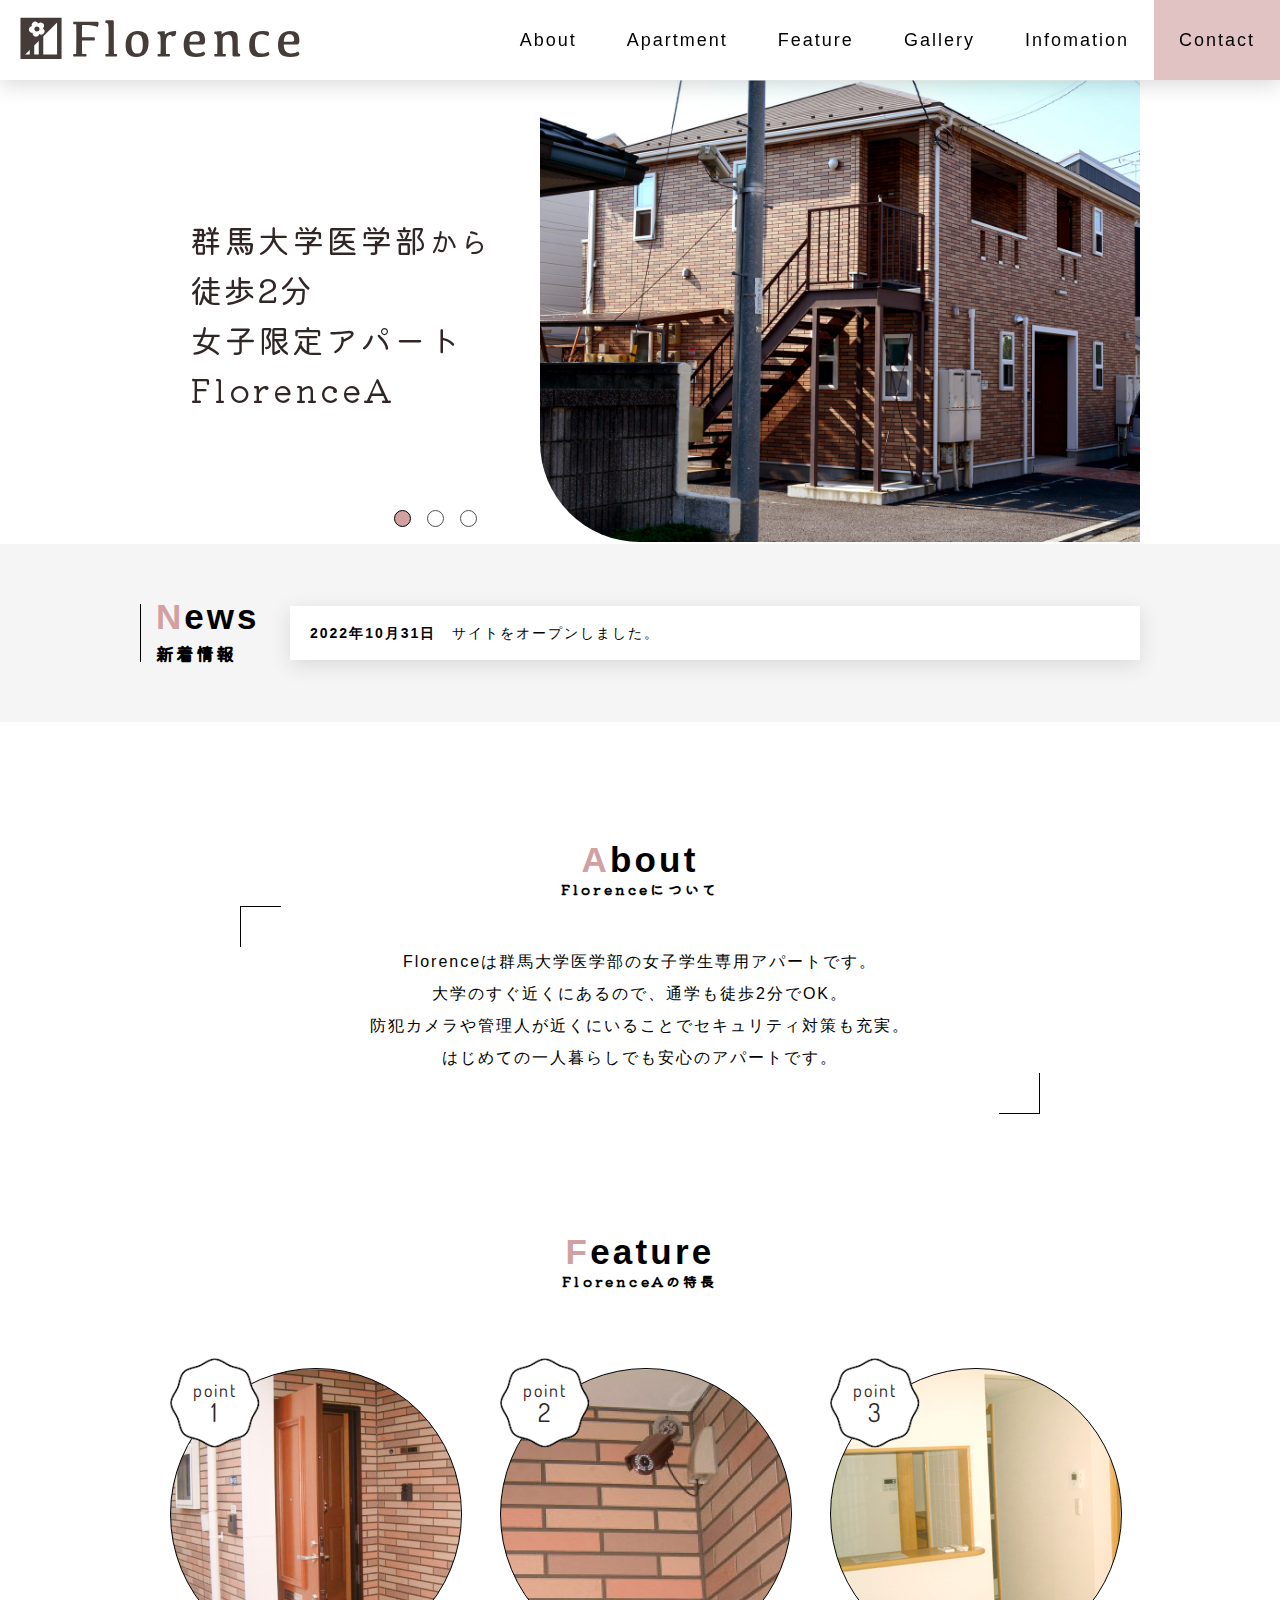
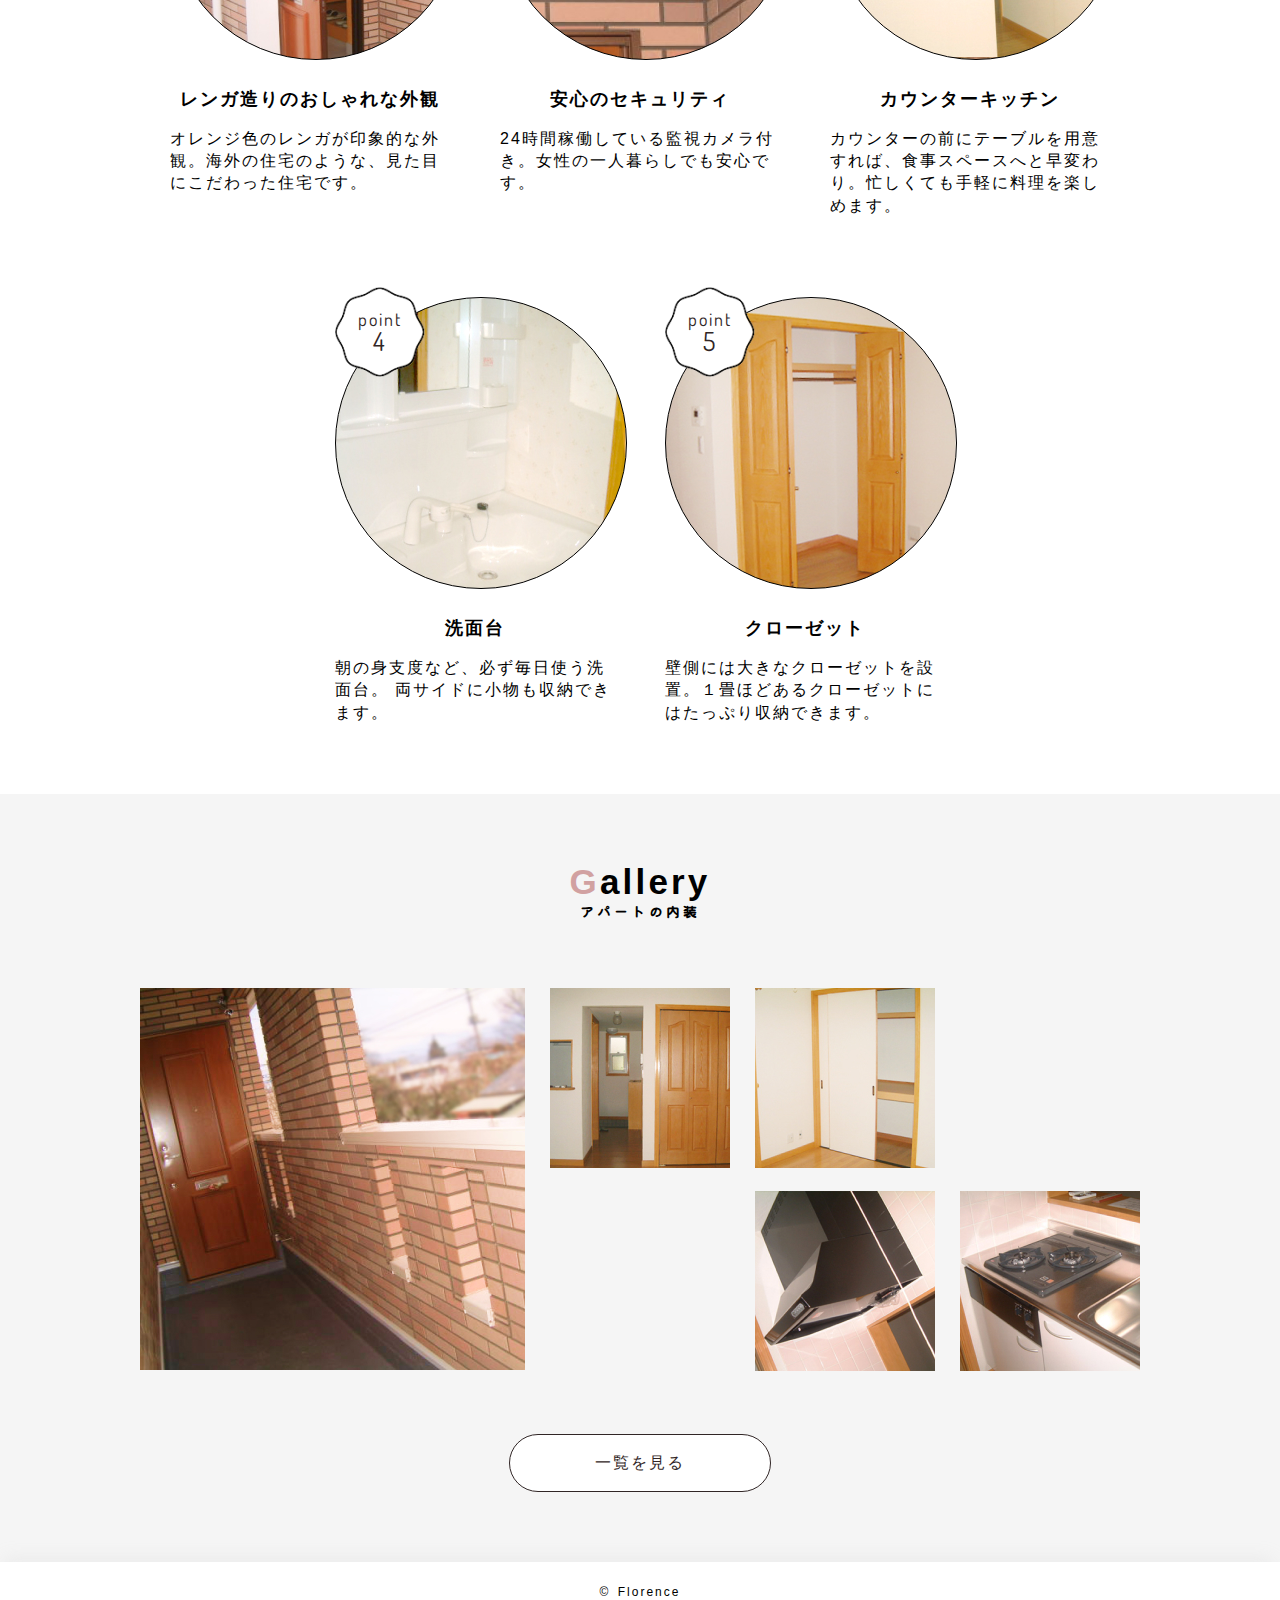
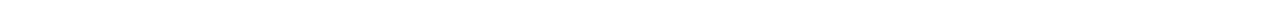
==== commit 491b0fe5: "Merge branch 'main' into issues-79_gallery-header" ====
--- a/FlorenceA/index.html
+++ b/FlorenceA/index.html
@@ -51,7 +51,7 @@
             <a class="navigation__link" href="#gallery">Gallery</a>
           </li>
           <li class="navigation__item">
-            <a class="navigation__link" href="#information">Information</a>
+            <a class="navigation__link" href="#infomation">Infomation</a>
           </li>
           <li class="navigation__item">
             <a class="navigation__link" href="#contact">Contact</a>
@@ -247,75 +247,6 @@
           <a class="gallery__button" href="gallery.html">一覧を見る</a>
         </div>
       </div>
-      <div class="information">
-        <div class="inner">
-          <div class="title">
-            <h2 class="title__main">
-              <span class="title__main--head">I</span>nformation
-            </h2>
-            <h3 class="title__sub">フローレンスAの概要</h3>
-          </div>
-          <table class="information__table">
-            <tr class="information__row">
-              <th class="information__header">所在地</th>
-              <td class="information__data">群馬県前橋市昭和町3-18-2</td>
-            </tr>
-            <tr class="information__row">
-              <th class="information__header">管理</th>
-              <td class="information__data">
-                前橋ソフト販売（有）027-235-5601
-              </td>
-            </tr>
-            <tr class="information__row">
-              <th class="information__header">仲介</th>
-              <td class="information__data">
-                群大生協本部 アパート管理部 027-289-8084
-              </td>
-            </tr>
-            <tr class="information__row">
-              <th class="information__header">間取り</th>
-              <td class="information__data">
-                1K (27m2 ～32m2）洗面、バス、トイレは完全独立型
-              </td>
-            </tr>
-            <tr class="information__row">
-              <th class="information__header">間取り内訳</th>
-              <td class="information__data">
-                101,102, 202 9帖+独立キッチン2帖<br />201 7帖+独立キッチン4.5帖
-              </td>
-            </tr>
-            <tr class="information__row">
-              <th class="information__header">家賃</th>
-              <td class="information__data">55000円 ～ 58000円</td>
-            </tr>
-            <tr class="information__row">
-              <th class="information__header">更新料</th>
-              <td class="information__data">
-                2年ごとに家賃の1ヵ月分と事務手数料11000円
-              </td>
-            </tr>
-            <tr class="information__row">
-              <th class="information__header">管理費</th>
-              <td class="information__data">
-                2,000円 (希望者には無線LAN 有料1000円)
-                町費、歳末たすけあい募金込み
-              </td>
-            </tr>
-            <tr class="information__row">
-              <th class="information__header">駐車場</th>
-              <td class="information__data">台数に制限あり 4000円～</td>
-            </tr>
-          </table>
-          <div class="information__annotations">
-            <span class="information__mark">※</span
-            >生協方針により清掃料30,000円前払い、卒業時の退去日3/20までがあります。
-          </div>
-          <iframe
-            class="information__map"
-            src="https://www.google.com/maps/embed?pb=!1m18!1m12!1m3!1d200.6966924166158!2d139.06132260520812!3d36.40563667716561!2m3!1f0!2f0!3f0!3m2!1i1024!2i768!4f13.1!3m3!1m2!1s0x601ef341fe35128b%3A0x1fdedfeb2cad691!2z44CSMzcxLTAwMzQg576k6aas55yM5YmN5qmL5biC5pit5ZKM55S677yT5LiB55uu77yR77yY4oiS77yR77yS!5e0!3m2!1sja!2sjp!4v1665762542159!5m2!1sja!2sjp"
-          ></iframe>
-        </div>
-      </div>
     </main>
 
     <footer class="footer">
--- a/src/css/style.css
+++ b/src/css/style.css
@@ -1 +1 @@
-abbr,address,article,aside,audio,b,blockquote,body,canvas,caption,cite,code,dd,del,details,dfn,div,dl,dt,em,fieldset,figcaption,figure,footer,form,h1,h2,h3,h4,h5,h6,header,hgroup,html,i,iframe,img,ins,kbd,label,legend,li,mark,menu,nav,object,ol,p,pre,q,samp,section,small,span,strong,sub,summary,sup,table,tbody,td,tfoot,th,thead,time,tr,ul,var,video{margin:0;padding:0;border:0;outline:0;font-size:100%;vertical-align:baseline;background:transparent}body{line-height:1}article,aside,details,figcaption,figure,footer,header,hgroup,menu,nav,section{display:block}nav ul{list-style:none}blockquote,q{quotes:none}blockquote:after,blockquote:before,q:after,q:before{content:"";content:none}a{margin:0;padding:0;font-size:100%;vertical-align:baseline;background:transparent;text-decoration:none}button{background-color:transparent;border:none;cursor:pointer;outline:none;padding:0;-webkit-appearance:none;-moz-appearance:none;appearance:none}ins{background-color:#ff9;color:#000;text-decoration:none}mark{background-color:#ff9;color:#000;font-style:italic;font-weight:bold}del{text-decoration:line-through}abbr[title],dfn[title]{border-bottom:1px dotted;cursor:help}table{border-collapse:collapse;border-spacing:0}hr{display:block;height:1px;border:0;border-top:1px solid #cccccc;margin:1em 0;padding:0}input,select{vertical-align:middle}body{font-family:"Noto Sans JP",sans-serif;letter-spacing:2px}.inner{margin-left:auto;margin-right:auto;width:1000px}@media screen and (max-width:768px){.inner{width:100%;-webkit-box-sizing:border-box;box-sizing:border-box;padding:0 15px}}.inner{margin-left:auto;margin-right:auto;width:1000px}@media screen and (max-width:768px){.inner{width:100%;-webkit-box-sizing:border-box;box-sizing:border-box;padding:0 15px}}.inner{margin-left:auto;margin-right:auto;width:1000px}@media screen and (max-width:768px){.inner{width:100%;-webkit-box-sizing:border-box;box-sizing:border-box;padding:0 15px}}.inner{margin-left:auto;margin-right:auto;width:1000px}@media screen and (max-width:768px){.inner{width:100%;-webkit-box-sizing:border-box;box-sizing:border-box;padding:0 15px}}.footer{font-family:"Roboto",sans-serif;display:-webkit-box;display:-ms-flexbox;display:flex;-webkit-box-pack:center;-ms-flex-pack:center;justify-content:center;-webkit-box-align:center;-ms-flex-align:center;align-items:center;height:60px;font-size:12px;-webkit-box-shadow:-2px -7px 20px -5px rgba(189,189,189,0.2);box-shadow:-2px -7px 20px -5px rgba(189,189,189,0.2)}.footer__copyright{background:#ffffff}.footer__icon{margin-right:2px}.header{position:sticky;top:0;z-index:9999;height:80px;width:100%;-webkit-box-shadow:0 5px 20px 0 rgba(0,0,0,0.1490196078);box-shadow:0 5px 20px 0 rgba(0,0,0,0.1490196078);background:#ffffff;display:-webkit-box;display:-ms-flexbox;display:flex;-webkit-box-align:center;-ms-flex-align:center;align-items:center;-webkit-box-pack:justify;-ms-flex-pack:justify;justify-content:space-between}.header__logo{margin-left:20px;cursor:pointer}.header__logo img{width:280px}.header__mobile-logo{display:none}@media screen and (max-width:768px){.header__pc-logo{display:none}.header__mobile-logo{display:block}.header__logo{margin-left:20px}.header__logo a{width:unset}.header__logo .header__mobile-logo{width:45px}}.florenceA .navigation__item:last-of-type{background:#e2c3c3;-webkit-transition:all 0.3s ease;transition:all 0.3s ease}.florenceA .navigation__item:last-of-type:hover{background:#c98f8f;-webkit-transition:all 0.3s ease;transition:all 0.3s ease}.navigation{height:100%}.navigation__card{height:100%;display:-webkit-box;display:-ms-flexbox;display:flex}.navigation__item:last-of-type{background:#a4bd99;-webkit-transition:all 0.3s ease;transition:all 0.3s ease}.navigation__item:last-of-type:hover{background:#7b9f6b;-webkit-transition:all 0.3s ease;transition:all 0.3s ease}.navigation__link{position:relative;color:#000000;font-family:"kefa",sans-serif;font-size:18px;height:100%;padding:0 25px;display:-webkit-box;display:-ms-flexbox;display:flex;-webkit-box-pack:center;-ms-flex-pack:center;justify-content:center;-webkit-box-align:center;-ms-flex-align:center;align-items:center}.navigation__link:last-of-type{-webkit-transition:all 0.3s ease;transition:all 0.3s ease}.navigation__link:last-of-type:after{border-bottom:1px solid #000000;content:"";position:absolute;top:58px;left:50%;-webkit-transform:translate(-50%,-50%);transform:translate(-50%,-50%);-webkit-transition:all 0.3s ease;transition:all 0.3s ease;width:0px}.navigation__link:hover:after{width:40px}@media screen and (max-width:768px){.navigation{height:unset}.navigation__button{display:block}.navigation{height:30px;margin-right:20px}.open .navigation{height:100%;width:200px}.navigation{display:block}.navigation__button-line{background:#000000;display:block;height:2px;width:30px;-webkit-transition:all 0.3s ease;transition:all 0.3s ease}.navigation__button-line:nth-of-type(2){margin-top:10px}.navigation__button-line:nth-of-type(3){margin-top:10px}.open .navigation__button-line:first-of-type{-webkit-transform:translateY(10px) rotate(-45deg);transform:translateY(10px) rotate(-45deg)}.open .navigation__button-line:nth-of-type(2){opacity:0}.open .navigation__button-line:nth-of-type(3){-webkit-transform:translateY(-13px) rotate(45deg);transform:translateY(-13px) rotate(45deg)}.navigation__card{position:fixed;top:0;right:0;background:#ffffff;display:block;-webkit-transform:translateX(100%);transform:translateX(100%);-webkit-transition:all 0.3s ease;transition:all 0.3s ease;height:100%}.open .navigation__card{-webkit-transform:translateX(0);transform:translateX(0);-webkit-transition:all 0.3s ease;transition:all 0.3s ease}.navigation__link{background:#ffffff;font-size:14px;font-weight:bold;line-height:20px;width:140px;height:50px;text-align:left}.navigation__link:last-of-type:after{display:none}.navigation__item:first-of-type{padding-top:60px}}.contact{background-image:url(../../src/img/Florence_contact.jpg);background-size:cover;background-position:center;padding:85px 0;-webkit-box-sizing:border-box;box-sizing:border-box}.contact__wrap{width:100%;background:rgba(255,255,255,0.9);height:480px;padding:55px;-webkit-box-sizing:border-box;box-sizing:border-box}.contact__lead{width:580px;margin:0 auto;margin-top:50px;line-height:1.6}.contact__lead p:nth-of-type(3){margin-top:10px}@media screen and (max-width:768px){.contact__lead{width:100%;margin-top:30px;font-size:14px}.contact__wrap{padding:40px;height:unset}}.tel{padding:50px;text-align:center;position:relative}.tel__title{font-size:22px;position:relative;margin-bottom:30px}.tel__title:after,.tel__title:before{content:"";position:absolute;top:50%;width:30px;height:2px;background-color:black}.tel__title:before{left:230px}.tel__title:after{right:230px}.tel__number{font-size:32px;font-weight:700;color:#000000}.tel .material-icons{font-size:32px;position:relative;top:4px}a[href^="tel:"]{pointer-events:none}@media screen and (max-width:768px){.tel{padding:30px 0 0 0}.tel__title{font-size:18px;margin-bottom:20px}.tel__title:before{display:none}.tel__title:after{display:none}.tel__number{font-size:26px}.tel .material-icons{font-size:26px}a[href^="tel:"]{pointer-events:unset}}.information{padding:70px 0}.information__map{width:50%;height:300px}.information__wrap{display:-webkit-box;display:-ms-flexbox;display:flex;margin-top:50px;-webkit-box-align:end;-ms-flex-align:end;align-items:flex-end}.information__table{margin-left:50px;line-height:1.4;width:50%}.information__row{border-top:1px solid #bdbdbd}.information__row:last-of-type{border-bottom:1px solid #bdbdbd}.information__header{width:60px;padding:20px;vertical-align:middle;background:rgba(189,189,189,0.3)}.information__data{padding:20px;vertical-align:middle}.information__blank{display:none}.florenceA .information__table{width:100%;margin:50px 0 0 0}.florenceA .information__room-number{margin-right:15px;font-weight:700}.florenceA .information__room-number:nth-of-type(2){margin-right:108px}.florenceA .information__annotations{border:1px solid;padding:15px;width:605px;margin:0 auto;margin-top:40px;font-size:14px}.florenceA .information__mark{margin-right:3px}.florenceA .information__map{width:100%;margin:70px 0 30px}.about{text-align:center;padding:120px 0 70px}.about__lead{font-family:"Noto Sans JP",sans-serif;font-size:16px;line-height:1.8;line-height:2;letter-spacing:2px;font-weight:300}.about__frame{position:relative;width:800px;margin:0 auto;padding:40px 0;margin-top:10px}.about__frame-deco{position:absolute;width:40px;height:40px}.about__frame-deco:first-of-type{top:0;left:0;border-top:1px solid;border-left:1px solid}.about__frame-deco:nth-of-type(2){bottom:0;right:0;border-bottom:1px solid;border-right:1px solid}@media screen and (max-width:768px){.about{padding:70px 0 20px}.about__lead{font-size:14px;text-align:left}.about__frame{width:100%;padding:30px 0 0 0}.about__frame-deco{display:none}}.apartment{padding:70px 0}.apartment__lead{text-align:center;margin:50px 0;letter-spacing:2px}.apartment__wrap{display:-webkit-box;display:-ms-flexbox;display:flex;-webkit-box-pack:justify;-ms-flex-pack:justify;justify-content:space-between}.apartment__link{color:unset}.apartment__card{width:420px;padding:30px;border-radius:7px;-webkit-box-shadow:10px 20px 15px rgba(0,0,0,0.1490196078);box-shadow:10px 20px 15px rgba(0,0,0,0.1490196078);-webkit-transition:all 0.3s ease;transition:all 0.3s ease}.apartment__card:hover{-webkit-transform:translate(5px,5px);transform:translate(5px,5px);-webkit-box-shadow:unset;box-shadow:unset;-webkit-transition:all 0.3s ease;transition:all 0.3s ease}.apartment__card--florenceA{background:#ead4d4;width:420px;padding:30px;border-radius:7px;-webkit-box-shadow:10px 20px 15px rgba(0,0,0,0.1490196078);box-shadow:10px 20px 15px rgba(0,0,0,0.1490196078);-webkit-transition:all 0.3s ease;transition:all 0.3s ease}.apartment__card--florenceA:hover{-webkit-transform:translate(5px,5px);transform:translate(5px,5px);-webkit-box-shadow:unset;box-shadow:unset;-webkit-transition:all 0.3s ease;transition:all 0.3s ease}.apartment__card--florenceB{background:#bbd1db;width:420px;padding:30px;border-radius:7px;-webkit-box-shadow:10px 20px 15px rgba(0,0,0,0.1490196078);box-shadow:10px 20px 15px rgba(0,0,0,0.1490196078);-webkit-transition:all 0.3s ease;transition:all 0.3s ease}.apartment__card--florenceB:hover{-webkit-transform:translate(5px,5px);transform:translate(5px,5px);-webkit-box-shadow:unset;box-shadow:unset;-webkit-transition:all 0.3s ease;transition:all 0.3s ease}.apartment__title{font-family:"kefa",sans-serif;font-size:26px;letter-spacing:3px}.apartment__text{padding:20px 0;line-height:1.6;letter-spacing:1px}.apartment__catchphrase{font-size:18px;margin-top:10px;border-bottom:2px solid;line-height:2rem}.apartment__img img{width:100%}.apartment__blank{display:none}@media screen and (max-width:768px){.apartment{padding:50px 0}.apartment__lead{text-align:left;font-size:14px;line-height:1.6}.apartment__wrap{-webkit-box-orient:vertical;-webkit-box-direction:normal;-ms-flex-direction:column;flex-direction:column}.apartment__card--florenceA{width:100%;-webkit-box-sizing:border-box;box-sizing:border-box}.apartment__card--florenceB{width:100%;-webkit-box-sizing:border-box;box-sizing:border-box}.apartment__link:nth-of-type(2){margin-top:40px}.apartment__catchphrase{font-size:16px;line-height:1.4}.apartment__text{font-size:14px}.apartment__blank{display:block}}.news{background:whitesmoke;margin-top:-51px;padding:60px 0px}.news__box{display:-webkit-box;display:-ms-flexbox;display:flex;-webkit-box-align:center;-ms-flex-align:center;align-items:center;-webkit-box-pack:justify;-ms-flex-pack:justify;justify-content:space-between}.news__card{background:#ffffff;-webkit-box-shadow:0 5px 20px 0 #d9d9d9;box-shadow:0 5px 20px 0 #d9d9d9;padding:20px;width:810px;font-size:14px}.news__data{font-weight:bold}.news__content{margin-left:10px}@media screen and (max-width:768px){.news__box{-webkit-box-orient:vertical;-webkit-box-direction:normal;-ms-flex-direction:column;flex-direction:column;-webkit-box-align:unset;-ms-flex-align:unset;align-items:unset}.news__card{display:-webkit-box;display:-ms-flexbox;display:flex;-webkit-box-orient:vertical;-webkit-box-direction:normal;-ms-flex-direction:column;flex-direction:column;padding:20px;margin-top:20px;width:unset;font-size:14px}.news__content{margin-left:0px;margin-top:10px}}.news-title{border-left:1px solid}.news-title__main{font-family:"kefa",sans-serif;font-size:35px;letter-spacing:3px;margin-top:-5px;margin-left:15px}.news-title__head{color:#88a97a}.news-title__second{font-family:"Kiwi Maru",sans-serif;font-size:18px;margin-top:10px;margin-left:15px}@media screen and (max-width:768px){.news-title__main{font-size:28px}.news-title__second{font-size:16px;margin-top:5px}}.florenceA .news-title__head{color:#d1a1a1}.swiper-slide img{width:100%}.swiper-wrapper{margin-bottom:50px}.swiper-catchphrase{position:absolute;left:40px;font-family:"Kiwi Maru",sans-serif;font-size:32px;z-index:5;color:#ffffff;background:#312626;padding:10px}.swiper-catchphrase__small{font-size:28px;margin-left:2px}.swiper-catchphrase:first-of-type{bottom:250px}.swiper-catchphrase:nth-of-type(2){bottom:200px}.swiper-catchphrase:nth-of-type(3){bottom:150px}.swiper-pagination{position:absolute;bottom:50px!important;left:40px!important;width:unset!important}.swiper-pagination-bullet{width:40px;border-radius:0;background:#ffffff;opacity:0.7}.swiper-pagination-bullet-active{width:40px;border-radius:0;background:#88a97a;opacity:1}.swiper-pagination-bullet{margin:2px!important}@media screen and (max-width:768px){.swiper{width:100%}.swiper img{width:100%}.swiper-catchphrase{left:10px;font-size:22px}.swiper-catchphrase__small{font-size:18px}.swiper-catchphrase:first-of-type{bottom:86px}.swiper-catchphrase:nth-of-type(2){bottom:48px}.swiper-catchphrase:nth-of-type(3){bottom:10px}.swiper-pagination{bottom:-30px!important;left:10px!important}.swiper-pagination-bullet{background:#bdbdbd;opacity:0.7}.swiper-pagination-bullet-active{background:#88a97a;opacity:1}}.florenceA .swiper-slide img{width:60%;border-radius:0 0 0 100px}.florenceA .swiper-slide{text-align:right}.florenceA .swiper-catchphrase{color:#312626;background:unset}.florenceA .swiper-pagination{top:430px;right:450px}.florenceA .swiper-pagination-bullet{width:15px;height:15px;border-radius:15px;border:1px solid;margin:0 8px!important}.florenceA .swiper-pagination-bullet-active{background:#d1a1a1}.florenceA .swiper-catchphrase:first-of-type{bottom:280px}.florenceA .swiper-catchphrase:nth-of-type(2){bottom:230px}.florenceA .swiper-catchphrase:nth-of-type(3){bottom:180px}.florenceA .swiper-catchphrase:last-of-type{bottom:130px;letter-spacing:4px}.florenceA .swiper-vacancy{background:#e2c3c3;display:none}@media screen and (max-width:768px){.florenceA .swiper-slide img{width:80%}.florenceA .swiper-catchphrase{color:#ffffff;background:#312626}.florenceA .swiper-catchphrase:first-of-type{bottom:145px}.florenceA .swiper-catchphrase:nth-of-type(2){bottom:105px}.florenceA .swiper-catchphrase:nth-of-type(3){bottom:65px}.florenceA .swiper-catchphrase:nth-of-type(4){bottom:25px;letter-spacing:4px}.florenceA .swiper-pagination{top:unset;bottom:10px;left:0;right:unset}.florenceA .swiper-pagination-bullet{width:12px;height:12px;border-radius:12px;border:1px solid;margin:0 5px!important}}.swiper-vacancy{font-size:26px;font-weight:700;position:absolute;bottom:50px;right:10px;width:190px;height:190px;background:#c0d1b8;border-radius:100px;z-index:5;display:-webkit-box;display:-ms-flexbox;display:flex;-webkit-box-orient:vertical;-webkit-box-direction:normal;-ms-flex-direction:column;flex-direction:column;-webkit-box-align:center;-ms-flex-align:center;align-items:center;-webkit-box-pack:center;-ms-flex-pack:center;justify-content:center;-webkit-box-sizing:border-box;box-sizing:border-box}.swiper-vacancy__number{font-size:35px}.swiper-vacancy__contact{font-size:16px;text-align:center;margin-top:15px;line-height:1.3}@media screen and (max-width:768px){.swiper-vacancy{font-size:16px;bottom:-50px;right:10px;width:120px;height:120px;padding:15px}.swiper-vacancy__number{font-size:26px}.swiper-vacancy__contact{font-size:12px;margin-top:10px}.swiper-vacancy__contact--mobile{display:none}}@media screen and (max-width:768px){.menu__background{background:rgba(0,0,0,0.5647058824);position:fixed;bottom:0;left:0;right:0;top:0;-webkit-transition:all 0.3s ease;transition:all 0.3s ease;opacity:0;z-index:10}.open.menu__background{opacity:1}}.gallery{background:whitesmoke;padding:70px 0}.gallery__wrap{display:-webkit-box;display:-ms-flexbox;display:flex;padding:70px 0 40px}.gallery__button{color:#312626;background:#ffffff;border:1px solid #312626;padding:20px;border-radius:50px;width:220px;display:block;text-align:center;margin:0 auto;-webkit-transition:all 0.3s ease;transition:all 0.3s ease}.gallery__button:hover{color:#ffffff;background:#312626;-webkit-transition:all 0.3s ease;transition:all 0.3s ease}.gallery-image{width:100%}.gallery-image__box--upper{display:-webkit-box;display:-ms-flexbox;display:flex;-webkit-box-pack:start;-ms-flex-pack:start;justify-content:flex-start}.gallery-image__box--below{display:-webkit-box;display:-ms-flexbox;display:flex;-webkit-box-pack:end;-ms-flex-pack:end;justify-content:flex-end}.gallery-image__interior{margin:0 0 20px 25px}.feature{padding:50px 0 70px}.feature__wrap{display:-webkit-box;display:-ms-flexbox;display:flex;-ms-flex-wrap:wrap;flex-wrap:wrap;-webkit-box-pack:center;-ms-flex-pack:center;justify-content:center}.feature__card{width:280px;padding-top:70px;margin:0 25px}.feature__image{background-size:cover;width:290px;height:290px;border-radius:100%;border:1px solid;margin-top:-80px}.feature__image.exterior{background-image:url(../img/FlorenceA_Faeture_Exterior.jpg)}.feature__image.security{background-image:url(../img/FlorenceA_Faeture_Security.jpg)}.feature__image.kitcken{background-image:url(../img/FlorenceA_Faeture_Kitcken.jpg)}.feature__image.wash{background-image:url(../img/FlorenceA_Faeture_Wash.jpg)}.feature__image.storage{background-image:url(../img/FlorenceA_Faeture_Storage.jpg)}.feature__title{font-size:18px;font-weight:700;margin-top:30px;text-align:center}.feature__text{margin-top:20px;line-height:1.4}.feature-icon{background-image:url(../img/Florence_point-icon.png);background-size:cover;display:-webkit-box;display:-ms-flexbox;display:flex;-webkit-box-align:center;-ms-flex-align:center;align-items:center;-webkit-box-orient:vertical;-webkit-box-direction:normal;-ms-flex-direction:column;flex-direction:column;-webkit-box-pack:center;-ms-flex-pack:center;justify-content:center;font-family:"Dosis",sans-serif;width:90px;height:90px;color:#312626;position:relative;z-index:10}.feature-icon__point{font-size:18px}.feature-icon__number{font-size:26px}.title{font-family:"kefa",sans-serif;letter-spacing:0.2rem;font-weight:700;text-align:center}.title__main{font-size:35px}.title__main--head{color:#88a97a}.title__sub{font-family:"Kiwi Maru",sans-serif;font-size:14px;margin-top:5px}@media screen and (max-width:768px){.title__main{font-size:28px}.title__sub{font-size:12px}}.florenceA .title__main--head{color:#d1a1a1}+abbr,address,article,aside,audio,b,blockquote,body,canvas,caption,cite,code,dd,del,details,dfn,div,dl,dt,em,fieldset,figcaption,figure,footer,form,h1,h2,h3,h4,h5,h6,header,hgroup,html,i,iframe,img,ins,kbd,label,legend,li,mark,menu,nav,object,ol,p,pre,q,samp,section,small,span,strong,sub,summary,sup,table,tbody,td,tfoot,th,thead,time,tr,ul,var,video{margin:0;padding:0;border:0;outline:0;font-size:100%;vertical-align:baseline;background:transparent}body{line-height:1}article,aside,details,figcaption,figure,footer,header,hgroup,menu,nav,section{display:block}nav ul{list-style:none}blockquote,q{quotes:none}blockquote:after,blockquote:before,q:after,q:before{content:"";content:none}a{margin:0;padding:0;font-size:100%;vertical-align:baseline;background:transparent;text-decoration:none}button{background-color:transparent;border:none;cursor:pointer;outline:none;padding:0;-webkit-appearance:none;-moz-appearance:none;appearance:none}ins{background-color:#ff9;color:#000;text-decoration:none}mark{background-color:#ff9;color:#000;font-style:italic;font-weight:bold}del{text-decoration:line-through}abbr[title],dfn[title]{border-bottom:1px dotted;cursor:help}table{border-collapse:collapse;border-spacing:0}hr{display:block;height:1px;border:0;border-top:1px solid #cccccc;margin:1em 0;padding:0}input,select{vertical-align:middle}body{font-family:"Noto Sans JP",sans-serif;letter-spacing:2px}.inner{margin-left:auto;margin-right:auto;width:1000px}@media screen and (max-width:768px){.inner{width:100%;-webkit-box-sizing:border-box;box-sizing:border-box;padding:0 15px}}.inner{margin-left:auto;margin-right:auto;width:1000px}@media screen and (max-width:768px){.inner{width:100%;-webkit-box-sizing:border-box;box-sizing:border-box;padding:0 15px}}.inner{margin-left:auto;margin-right:auto;width:1000px}@media screen and (max-width:768px){.inner{width:100%;-webkit-box-sizing:border-box;box-sizing:border-box;padding:0 15px}}.inner{margin-left:auto;margin-right:auto;width:1000px}@media screen and (max-width:768px){.inner{width:100%;-webkit-box-sizing:border-box;box-sizing:border-box;padding:0 15px}}.footer{font-family:"Roboto",sans-serif;display:-webkit-box;display:-ms-flexbox;display:flex;-webkit-box-pack:center;-ms-flex-pack:center;justify-content:center;-webkit-box-align:center;-ms-flex-align:center;align-items:center;height:60px;font-size:12px;-webkit-box-shadow:-2px -7px 20px -5px rgba(189,189,189,0.2);box-shadow:-2px -7px 20px -5px rgba(189,189,189,0.2)}.footer__copyright{background:#ffffff}.footer__icon{margin-right:2px}.header{position:sticky;top:0;z-index:9999;height:80px;width:100%;-webkit-box-shadow:0 5px 20px 0 rgba(0,0,0,0.1490196078);box-shadow:0 5px 20px 0 rgba(0,0,0,0.1490196078);background:#ffffff;display:-webkit-box;display:-ms-flexbox;display:flex;-webkit-box-align:center;-ms-flex-align:center;align-items:center;-webkit-box-pack:justify;-ms-flex-pack:justify;justify-content:space-between}.header__logo{margin-left:20px;cursor:pointer}.header__logo img{width:280px}.header__mobile-logo{display:none}@media screen and (max-width:768px){.header__pc-logo{display:none}.header__mobile-logo{display:block}.header__logo{margin-left:20px}.header__logo a{width:unset}.header__logo .header__mobile-logo{width:45px}}.florenceA .navigation__item:last-of-type{background:#e2c3c3;-webkit-transition:all 0.3s ease;transition:all 0.3s ease}.florenceA .navigation__item:last-of-type:hover{background:#c98f8f;-webkit-transition:all 0.3s ease;transition:all 0.3s ease}.navigation{height:100%}.navigation__card{height:100%;display:-webkit-box;display:-ms-flexbox;display:flex}.navigation__item:last-of-type{background:#a4bd99;-webkit-transition:all 0.3s ease;transition:all 0.3s ease}.navigation__item:last-of-type:hover{background:#7b9f6b;-webkit-transition:all 0.3s ease;transition:all 0.3s ease}.navigation__link{position:relative;color:#000000;font-family:"kefa",sans-serif;font-size:18px;height:100%;padding:0 25px;display:-webkit-box;display:-ms-flexbox;display:flex;-webkit-box-pack:center;-ms-flex-pack:center;justify-content:center;-webkit-box-align:center;-ms-flex-align:center;align-items:center}.navigation__link:last-of-type{-webkit-transition:all 0.3s ease;transition:all 0.3s ease}.navigation__link:last-of-type:after{border-bottom:1px solid #000000;content:"";position:absolute;top:58px;left:50%;-webkit-transform:translate(-50%,-50%);transform:translate(-50%,-50%);-webkit-transition:all 0.3s ease;transition:all 0.3s ease;width:0px}.navigation__link:hover:after{width:40px}@media screen and (max-width:768px){.navigation{height:unset}.navigation__button{display:block}.navigation{height:30px;margin-right:20px}.open .navigation{height:100%;width:200px}.navigation{display:block}.navigation__button-line{background:#000000;display:block;height:2px;width:30px;-webkit-transition:all 0.3s ease;transition:all 0.3s ease}.navigation__button-line:nth-of-type(2){margin-top:10px}.navigation__button-line:nth-of-type(3){margin-top:10px}.open .navigation__button-line:first-of-type{-webkit-transform:translateY(10px) rotate(-45deg);transform:translateY(10px) rotate(-45deg)}.open .navigation__button-line:nth-of-type(2){opacity:0}.open .navigation__button-line:nth-of-type(3){-webkit-transform:translateY(-13px) rotate(45deg);transform:translateY(-13px) rotate(45deg)}.navigation__card{position:fixed;top:0;right:0;background:#ffffff;display:block;-webkit-transform:translateX(100%);transform:translateX(100%);-webkit-transition:all 0.3s ease;transition:all 0.3s ease;height:100%}.open .navigation__card{-webkit-transform:translateX(0);transform:translateX(0);-webkit-transition:all 0.3s ease;transition:all 0.3s ease}.navigation__link{background:#ffffff;font-size:14px;font-weight:bold;line-height:20px;width:140px;height:50px;text-align:left}.navigation__link:last-of-type:after{display:none}.navigation__item:first-of-type{padding-top:60px}}.contact{background-image:url(../../src/img/Florence_contact.jpg);background-size:cover;background-position:center;padding:85px 0;-webkit-box-sizing:border-box;box-sizing:border-box}.contact__wrap{width:100%;background:rgba(255,255,255,0.9);height:480px;padding:55px;-webkit-box-sizing:border-box;box-sizing:border-box}.contact__lead{width:580px;margin:0 auto;margin-top:50px;line-height:1.6}.contact__lead p:nth-of-type(3){margin-top:10px}@media screen and (max-width:768px){.contact__lead{width:100%;margin-top:30px;font-size:14px}.contact__wrap{padding:40px;height:unset}}.tel{padding:50px;text-align:center;position:relative}.tel__title{font-size:22px;position:relative;margin-bottom:30px}.tel__title:after,.tel__title:before{content:"";position:absolute;top:50%;width:30px;height:2px;background-color:black}.tel__title:before{left:230px}.tel__title:after{right:230px}.tel__number{font-size:32px;font-weight:700;color:#000000}.tel .material-icons{font-size:32px;position:relative;top:4px}a[href^="tel:"]{pointer-events:none}@media screen and (max-width:768px){.tel{padding:30px 0 0 0}.tel__title{font-size:18px;margin-bottom:20px}.tel__title:before{display:none}.tel__title:after{display:none}.tel__number{font-size:26px}.tel .material-icons{font-size:26px}a[href^="tel:"]{pointer-events:unset}}.infomation{padding:70px 0}.infomation__map{width:50%;height:300px}.infomation__wrap{display:-webkit-box;display:-ms-flexbox;display:flex;margin-top:50px;-webkit-box-align:end;-ms-flex-align:end;align-items:flex-end}.infomation__table{margin-left:50px;line-height:1.4;width:50%}.infomation__row{border-top:1px solid #bdbdbd}.infomation__row:nth-of-type(3){border-bottom:1px solid #bdbdbd}.infomation__header{width:60px;padding:20px;vertical-align:middle;background:rgba(189,189,189,0.3)}.infomation__data{padding:20px;vertical-align:middle}.infomation__blank{display:none}@media screen and (max-width:768px){.infomation__wrap{-webkit-box-orient:vertical;-webkit-box-direction:normal;-ms-flex-direction:column;flex-direction:column}.infomation__map{width:100%;height:300px}.infomation__table{width:100%;margin-left:0;margin-top:50px;font-size:14px}.infomation__header{padding:15px}.infomation__data{padding:15px}.infomation__blank{display:block}}.about{text-align:center;padding:120px 0 70px}.about__lead{font-family:"Noto Sans JP",sans-serif;font-size:16px;line-height:1.8;line-height:2;letter-spacing:2px;font-weight:300}.about__frame{position:relative;width:800px;margin:0 auto;padding:40px 0;margin-top:10px}.about__frame-deco{position:absolute;width:40px;height:40px}.about__frame-deco:first-of-type{top:0;left:0;border-top:1px solid;border-left:1px solid}.about__frame-deco:nth-of-type(2){bottom:0;right:0;border-bottom:1px solid;border-right:1px solid}@media screen and (max-width:768px){.about{padding:70px 0 20px}.about__lead{font-size:14px;text-align:left}.about__frame{width:100%;padding:30px 0 0 0}.about__frame-deco{display:none}}.apartment{padding:70px 0}.apartment__lead{text-align:center;margin:50px 0;letter-spacing:2px}.apartment__wrap{display:-webkit-box;display:-ms-flexbox;display:flex;-webkit-box-pack:justify;-ms-flex-pack:justify;justify-content:space-between}.apartment__link{color:unset}.apartment__card{width:420px;padding:30px;border-radius:7px;-webkit-box-shadow:10px 20px 15px rgba(0,0,0,0.1490196078);box-shadow:10px 20px 15px rgba(0,0,0,0.1490196078);-webkit-transition:all 0.3s ease;transition:all 0.3s ease}.apartment__card:hover{-webkit-transform:translate(5px,5px);transform:translate(5px,5px);-webkit-box-shadow:unset;box-shadow:unset;-webkit-transition:all 0.3s ease;transition:all 0.3s ease}.apartment__card--florenceA{background:#ead4d4;width:420px;padding:30px;border-radius:7px;-webkit-box-shadow:10px 20px 15px rgba(0,0,0,0.1490196078);box-shadow:10px 20px 15px rgba(0,0,0,0.1490196078);-webkit-transition:all 0.3s ease;transition:all 0.3s ease}.apartment__card--florenceA:hover{-webkit-transform:translate(5px,5px);transform:translate(5px,5px);-webkit-box-shadow:unset;box-shadow:unset;-webkit-transition:all 0.3s ease;transition:all 0.3s ease}.apartment__card--florenceB{background:#bbd1db;width:420px;padding:30px;border-radius:7px;-webkit-box-shadow:10px 20px 15px rgba(0,0,0,0.1490196078);box-shadow:10px 20px 15px rgba(0,0,0,0.1490196078);-webkit-transition:all 0.3s ease;transition:all 0.3s ease}.apartment__card--florenceB:hover{-webkit-transform:translate(5px,5px);transform:translate(5px,5px);-webkit-box-shadow:unset;box-shadow:unset;-webkit-transition:all 0.3s ease;transition:all 0.3s ease}.apartment__title{font-family:"kefa",sans-serif;font-size:26px;letter-spacing:3px}.apartment__text{padding:20px 0;line-height:1.6;letter-spacing:1px}.apartment__catchphrase{font-size:18px;margin-top:10px;border-bottom:2px solid;line-height:2rem}.apartment__img img{width:100%}.apartment__blank{display:none}@media screen and (max-width:768px){.apartment{padding:50px 0}.apartment__lead{text-align:left;font-size:14px;line-height:1.6}.apartment__wrap{-webkit-box-orient:vertical;-webkit-box-direction:normal;-ms-flex-direction:column;flex-direction:column}.apartment__card--florenceA{width:100%;-webkit-box-sizing:border-box;box-sizing:border-box}.apartment__card--florenceB{width:100%;-webkit-box-sizing:border-box;box-sizing:border-box}.apartment__link:nth-of-type(2){margin-top:40px}.apartment__catchphrase{font-size:16px;line-height:1.4}.apartment__text{font-size:14px}.apartment__blank{display:block}}.news{background:whitesmoke;margin-top:-51px;padding:60px 0px}.news__box{display:-webkit-box;display:-ms-flexbox;display:flex;-webkit-box-align:center;-ms-flex-align:center;align-items:center;-webkit-box-pack:justify;-ms-flex-pack:justify;justify-content:space-between}.news__card{background:#ffffff;-webkit-box-shadow:0 5px 20px 0 #d9d9d9;box-shadow:0 5px 20px 0 #d9d9d9;padding:20px;width:810px;font-size:14px}.news__data{font-weight:bold}.news__content{margin-left:10px}@media screen and (max-width:768px){.news__box{-webkit-box-orient:vertical;-webkit-box-direction:normal;-ms-flex-direction:column;flex-direction:column;-webkit-box-align:unset;-ms-flex-align:unset;align-items:unset}.news__card{display:-webkit-box;display:-ms-flexbox;display:flex;-webkit-box-orient:vertical;-webkit-box-direction:normal;-ms-flex-direction:column;flex-direction:column;padding:20px;margin-top:20px;width:unset;font-size:14px}.news__content{margin-left:0px;margin-top:10px}}.news-title{border-left:1px solid}.news-title__main{font-family:"kefa",sans-serif;font-size:35px;letter-spacing:3px;margin-top:-5px;margin-left:15px}.news-title__head{color:#88a97a}.news-title__second{font-family:"Kiwi Maru",sans-serif;font-size:18px;margin-top:10px;margin-left:15px}@media screen and (max-width:768px){.news-title__main{font-size:28px}.news-title__second{font-size:16px;margin-top:5px}}.florenceA .news-title__head{color:#d1a1a1}.swiper-slide img{width:100%}.swiper-wrapper{margin-bottom:50px}.swiper-catchphrase{position:absolute;left:40px;font-family:"Kiwi Maru",sans-serif;font-size:32px;z-index:5;color:#ffffff;background:#312626;padding:10px}.swiper-catchphrase__small{font-size:28px;margin-left:2px}.swiper-catchphrase:first-of-type{bottom:250px}.swiper-catchphrase:nth-of-type(2){bottom:200px}.swiper-catchphrase:nth-of-type(3){bottom:150px}.swiper-pagination{position:absolute;bottom:50px!important;left:40px!important;width:unset!important}.swiper-pagination-bullet{width:40px;border-radius:0;background:#ffffff;opacity:0.7}.swiper-pagination-bullet-active{width:40px;border-radius:0;background:#88a97a;opacity:1}.swiper-pagination-bullet{margin:2px!important}@media screen and (max-width:768px){.swiper{width:100%}.swiper img{width:100%}.swiper-catchphrase{left:10px;font-size:22px}.swiper-catchphrase__small{font-size:18px}.swiper-catchphrase:first-of-type{bottom:86px}.swiper-catchphrase:nth-of-type(2){bottom:48px}.swiper-catchphrase:nth-of-type(3){bottom:10px}.swiper-pagination{bottom:-30px!important;left:10px!important}.swiper-pagination-bullet{background:#bdbdbd;opacity:0.7}.swiper-pagination-bullet-active{background:#88a97a;opacity:1}}.florenceA .swiper-slide img{width:60%;border-radius:0 0 0 100px}.florenceA .swiper-slide{text-align:right}.florenceA .swiper-catchphrase{color:#312626;background:unset}.florenceA .swiper-pagination{top:430px;right:450px}.florenceA .swiper-pagination-bullet{width:15px;height:15px;border-radius:15px;border:1px solid;margin:0 8px!important}.florenceA .swiper-pagination-bullet-active{background:#d1a1a1}.florenceA .swiper-catchphrase:first-of-type{bottom:280px}.florenceA .swiper-catchphrase:nth-of-type(2){bottom:230px}.florenceA .swiper-catchphrase:nth-of-type(3){bottom:180px}.florenceA .swiper-catchphrase:last-of-type{bottom:130px;letter-spacing:4px}.florenceA .swiper-vacancy{background:#e2c3c3;display:none}@media screen and (max-width:768px){.florenceA .swiper-slide img{width:80%}.florenceA .swiper-catchphrase{color:#ffffff;background:#312626}.florenceA .swiper-catchphrase:first-of-type{bottom:145px}.florenceA .swiper-catchphrase:nth-of-type(2){bottom:105px}.florenceA .swiper-catchphrase:nth-of-type(3){bottom:65px}.florenceA .swiper-catchphrase:nth-of-type(4){bottom:25px;letter-spacing:4px}.florenceA .swiper-pagination{top:unset;bottom:10px;left:0;right:unset}.florenceA .swiper-pagination-bullet{width:12px;height:12px;border-radius:12px;border:1px solid;margin:0 5px!important}}.swiper-vacancy{font-size:26px;font-weight:700;position:absolute;bottom:50px;right:10px;width:190px;height:190px;background:#c0d1b8;border-radius:100px;z-index:5;display:-webkit-box;display:-ms-flexbox;display:flex;-webkit-box-orient:vertical;-webkit-box-direction:normal;-ms-flex-direction:column;flex-direction:column;-webkit-box-align:center;-ms-flex-align:center;align-items:center;-webkit-box-pack:center;-ms-flex-pack:center;justify-content:center;-webkit-box-sizing:border-box;box-sizing:border-box}.swiper-vacancy__number{font-size:35px}.swiper-vacancy__contact{font-size:16px;text-align:center;margin-top:15px;line-height:1.3}@media screen and (max-width:768px){.swiper-vacancy{font-size:16px;bottom:-50px;right:10px;width:120px;height:120px;padding:15px}.swiper-vacancy__number{font-size:26px}.swiper-vacancy__contact{font-size:12px;margin-top:10px}.swiper-vacancy__contact--mobile{display:none}}@media screen and (max-width:768px){.menu__background{background:rgba(0,0,0,0.5647058824);position:fixed;bottom:0;left:0;right:0;top:0;-webkit-transition:all 0.3s ease;transition:all 0.3s ease;opacity:0;z-index:10}.open.menu__background{opacity:1}}.gallery-header__header{background-image:url(../img/FlorenceA_gallery-header.jpg);background-size:cover;background-position:center;width:80%;height:150px;margin-left:auto;border-radius:0 0 0 50px;position:relative}.gallery-header .title{position:absolute;top:50px;left:-100px}.gallery-header__lead{line-height:1.8;padding:70px 0}.gallery{background:whitesmoke;padding:70px 0}.gallery__wrap{display:-webkit-box;display:-ms-flexbox;display:flex;padding:70px 0 40px}.gallery__button{color:#312626;background:#ffffff;border:1px solid #312626;padding:20px;border-radius:50px;width:220px;display:block;text-align:center;margin:0 auto;-webkit-transition:all 0.3s ease;transition:all 0.3s ease}.gallery__button:hover{color:#ffffff;background:#312626;-webkit-transition:all 0.3s ease;transition:all 0.3s ease}.gallery-image{width:100%}.gallery-image__box--upper{display:-webkit-box;display:-ms-flexbox;display:flex;-webkit-box-pack:start;-ms-flex-pack:start;justify-content:flex-start}.gallery-image__box--below{display:-webkit-box;display:-ms-flexbox;display:flex;-webkit-box-pack:end;-ms-flex-pack:end;justify-content:flex-end}.gallery-image__interior{margin:0 0 20px 25px}.feature{padding:50px 0 70px}.feature__wrap{display:-webkit-box;display:-ms-flexbox;display:flex;-ms-flex-wrap:wrap;flex-wrap:wrap;-webkit-box-pack:center;-ms-flex-pack:center;justify-content:center}.feature__card{width:280px;padding-top:70px;margin:0 25px}.feature__image{background-size:cover;width:290px;height:290px;border-radius:100%;border:1px solid;margin-top:-80px}.feature__image.exterior{background-image:url(../img/FlorenceA_Faeture_Exterior.jpg)}.feature__image.security{background-image:url(../img/FlorenceA_Faeture_Security.jpg)}.feature__image.kitcken{background-image:url(../img/FlorenceA_Faeture_Kitcken.jpg)}.feature__image.wash{background-image:url(../img/FlorenceA_Faeture_Wash.jpg)}.feature__image.storage{background-image:url(../img/FlorenceA_Faeture_Storage.jpg)}.feature__title{font-size:18px;font-weight:700;margin-top:30px;text-align:center}.feature__text{margin-top:20px;line-height:1.4}.feature-icon{background-image:url(../img/Florence_point-icon.png);background-size:cover;display:-webkit-box;display:-ms-flexbox;display:flex;-webkit-box-align:center;-ms-flex-align:center;align-items:center;-webkit-box-orient:vertical;-webkit-box-direction:normal;-ms-flex-direction:column;flex-direction:column;-webkit-box-pack:center;-ms-flex-pack:center;justify-content:center;font-family:"Dosis",sans-serif;width:90px;height:90px;color:#312626;position:relative;z-index:10}.feature-icon__point{font-size:18px}.feature-icon__number{font-size:26px}.title{font-family:"kefa",sans-serif;letter-spacing:0.2rem;font-weight:700;text-align:center}.title__main{font-size:35px}.title__main--head{color:#88a97a}.title__sub{font-family:"Kiwi Maru",sans-serif;font-size:14px;margin-top:5px}@media screen and (max-width:768px){.title__main{font-size:28px}.title__sub{font-size:12px}}.florenceA .title__main--head{color:#d1a1a1}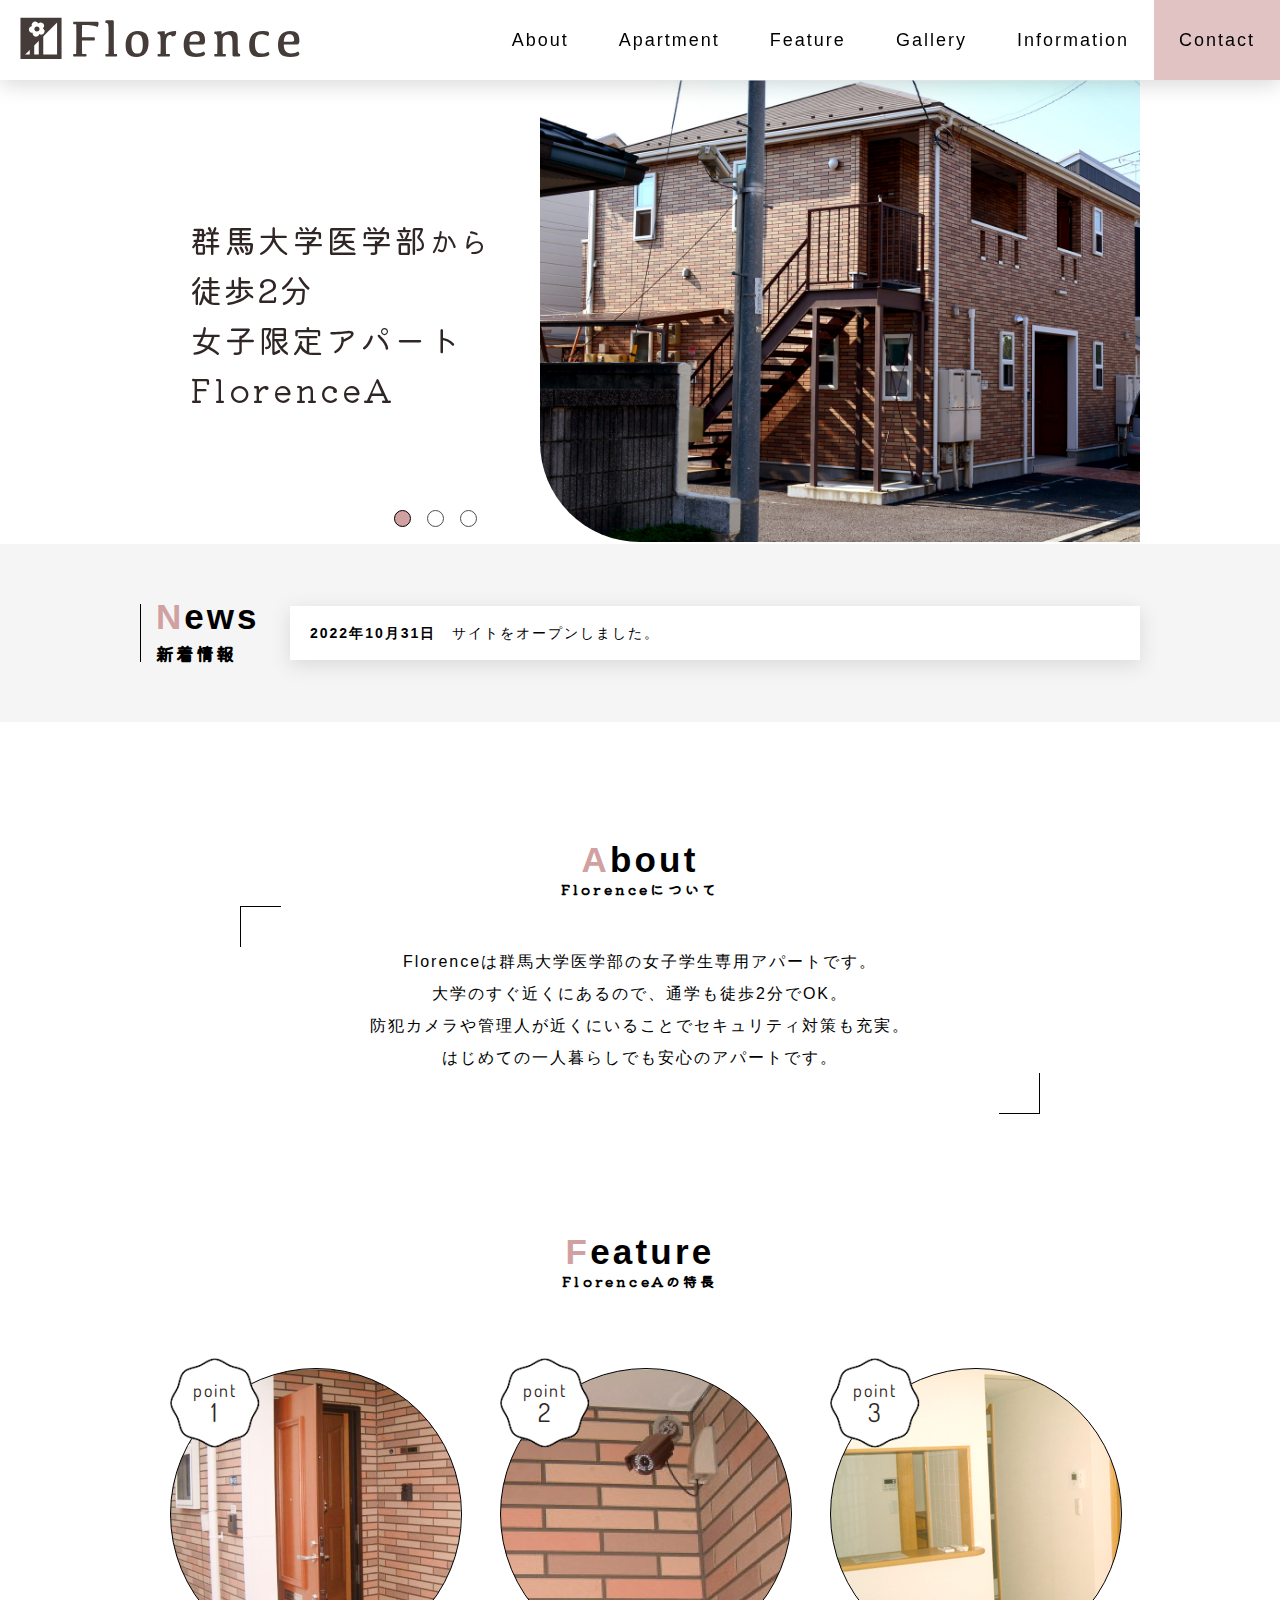
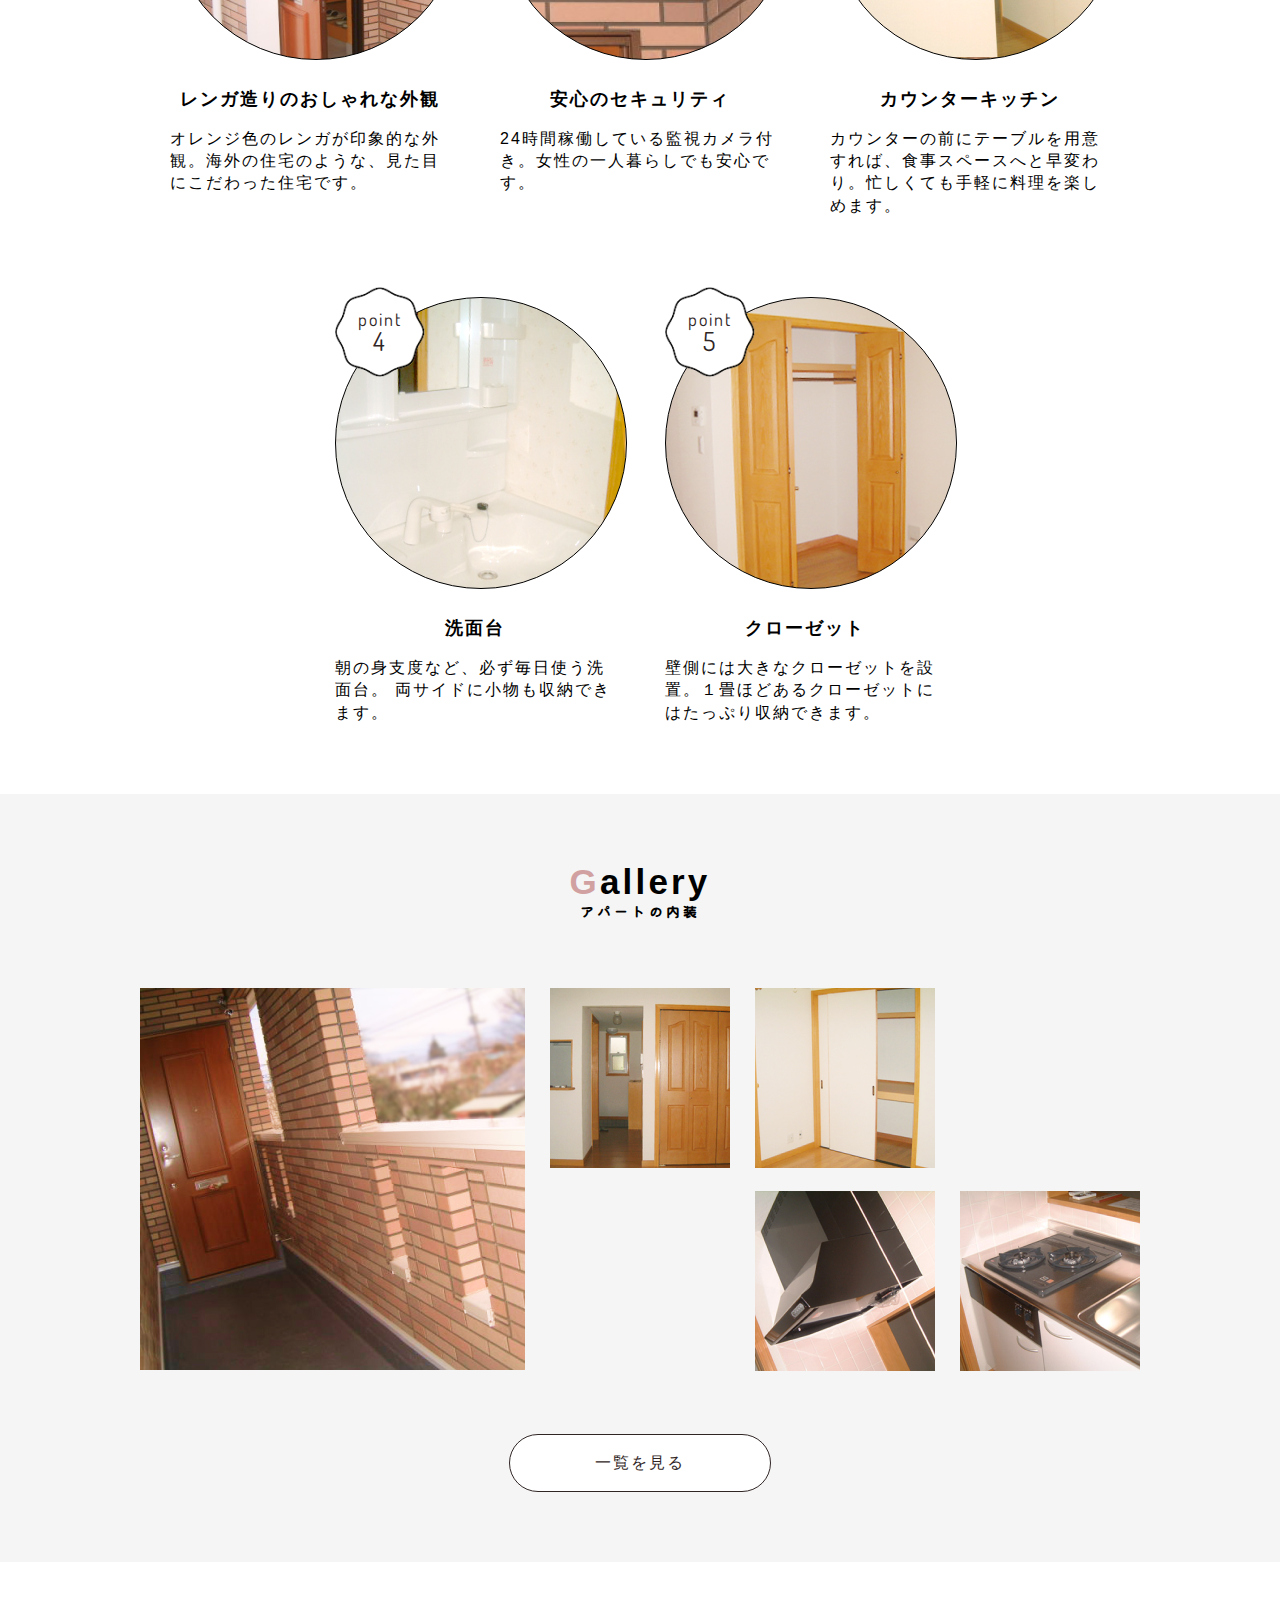
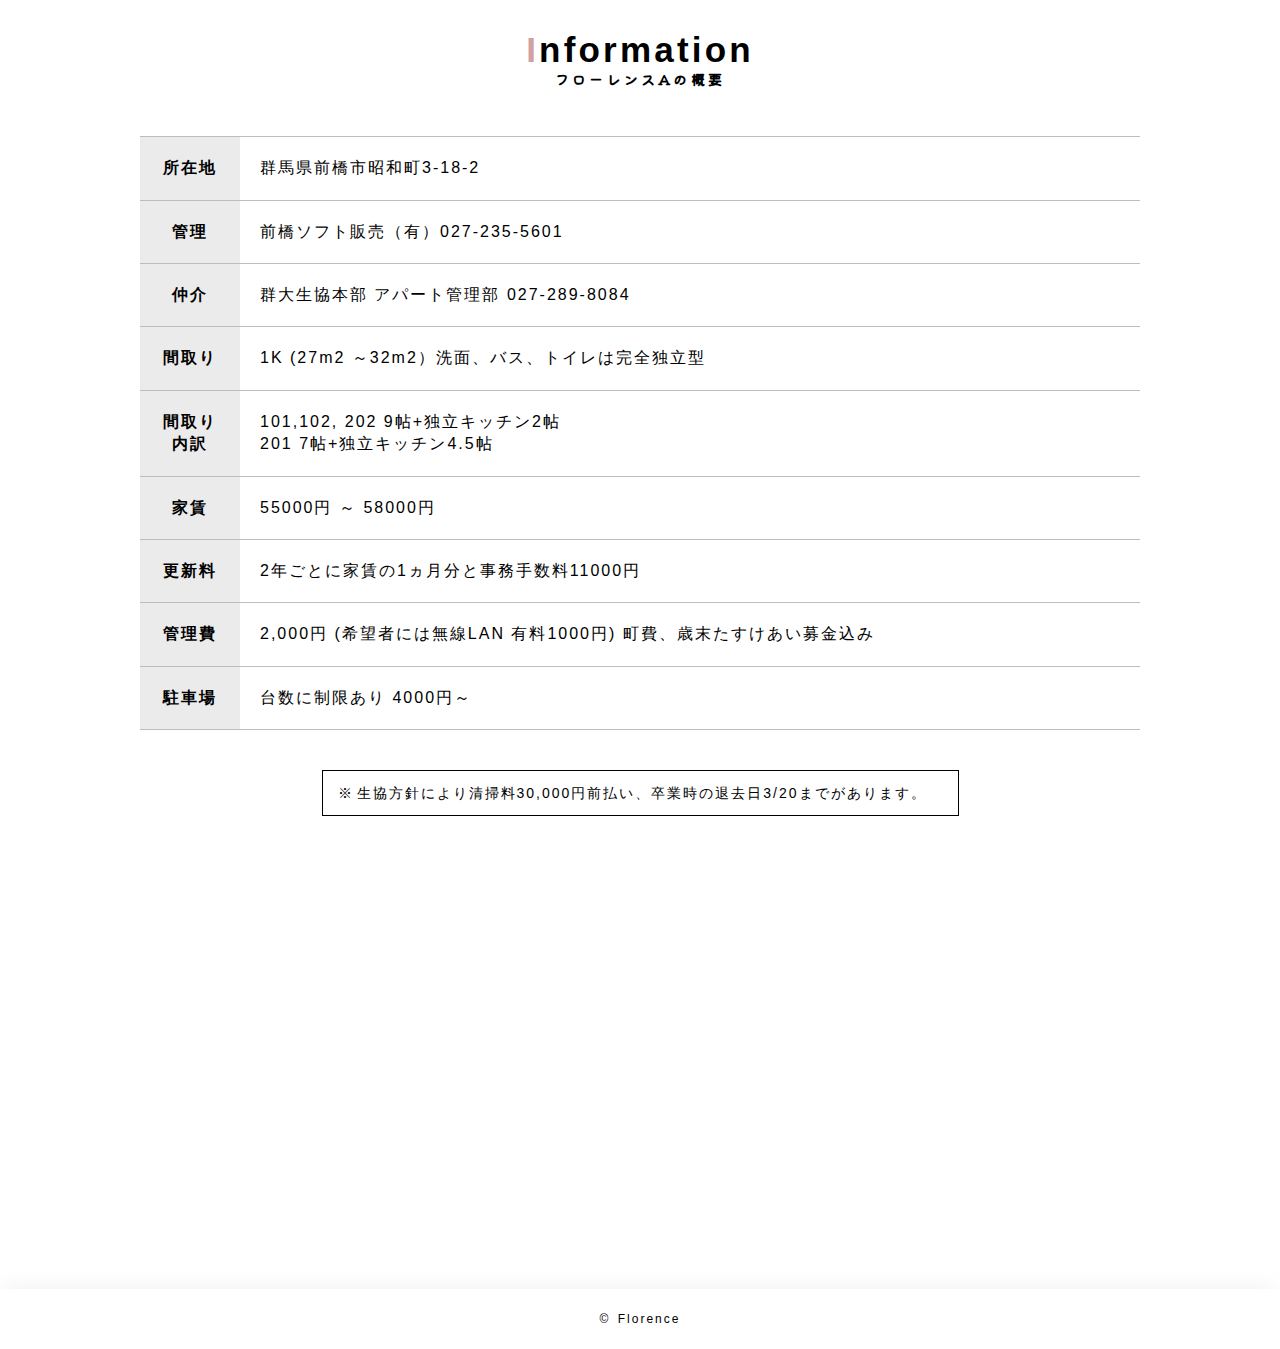
==== commit 664a4050: "Merge pull request #106 from pau12377/issues-75_FlorenceA_information" ====
--- a/FlorenceA/index.html
+++ b/FlorenceA/index.html
@@ -51,7 +51,7 @@
             <a class="navigation__link" href="#gallery">Gallery</a>
           </li>
           <li class="navigation__item">
-            <a class="navigation__link" href="#infomation">Infomation</a>
+            <a class="navigation__link" href="#information">Information</a>
           </li>
           <li class="navigation__item">
             <a class="navigation__link" href="#contact">Contact</a>
@@ -247,6 +247,75 @@
           <a class="gallery__button" href="gallery.html">一覧を見る</a>
         </div>
       </div>
+      <div class="information">
+        <div class="inner">
+          <div class="title">
+            <h2 class="title__main">
+              <span class="title__main--head">I</span>nformation
+            </h2>
+            <h3 class="title__sub">フローレンスAの概要</h3>
+          </div>
+          <table class="information__table">
+            <tr class="information__row">
+              <th class="information__header">所在地</th>
+              <td class="information__data">群馬県前橋市昭和町3-18-2</td>
+            </tr>
+            <tr class="information__row">
+              <th class="information__header">管理</th>
+              <td class="information__data">
+                前橋ソフト販売（有）027-235-5601
+              </td>
+            </tr>
+            <tr class="information__row">
+              <th class="information__header">仲介</th>
+              <td class="information__data">
+                群大生協本部 アパート管理部 027-289-8084
+              </td>
+            </tr>
+            <tr class="information__row">
+              <th class="information__header">間取り</th>
+              <td class="information__data">
+                1K (27m2 ～32m2）洗面、バス、トイレは完全独立型
+              </td>
+            </tr>
+            <tr class="information__row">
+              <th class="information__header">間取り内訳</th>
+              <td class="information__data">
+                101,102, 202 9帖+独立キッチン2帖<br />201 7帖+独立キッチン4.5帖
+              </td>
+            </tr>
+            <tr class="information__row">
+              <th class="information__header">家賃</th>
+              <td class="information__data">55000円 ～ 58000円</td>
+            </tr>
+            <tr class="information__row">
+              <th class="information__header">更新料</th>
+              <td class="information__data">
+                2年ごとに家賃の1ヵ月分と事務手数料11000円
+              </td>
+            </tr>
+            <tr class="information__row">
+              <th class="information__header">管理費</th>
+              <td class="information__data">
+                2,000円 (希望者には無線LAN 有料1000円)
+                町費、歳末たすけあい募金込み
+              </td>
+            </tr>
+            <tr class="information__row">
+              <th class="information__header">駐車場</th>
+              <td class="information__data">台数に制限あり 4000円～</td>
+            </tr>
+          </table>
+          <div class="information__annotations">
+            <span class="information__mark">※</span
+            >生協方針により清掃料30,000円前払い、卒業時の退去日3/20までがあります。
+          </div>
+          <iframe
+            class="information__map"
+            src="https://www.google.com/maps/embed?pb=!1m18!1m12!1m3!1d200.6966924166158!2d139.06132260520812!3d36.40563667716561!2m3!1f0!2f0!3f0!3m2!1i1024!2i768!4f13.1!3m3!1m2!1s0x601ef341fe35128b%3A0x1fdedfeb2cad691!2z44CSMzcxLTAwMzQg576k6aas55yM5YmN5qmL5biC5pit5ZKM55S677yT5LiB55uu77yR77yY4oiS77yR77yS!5e0!3m2!1sja!2sjp!4v1665762542159!5m2!1sja!2sjp"
+          ></iframe>
+        </div>
+      </div>
     </main>
 
     <footer class="footer">
--- a/src/css/style.css
+++ b/src/css/style.css
@@ -1 +1 @@
-abbr,address,article,aside,audio,b,blockquote,body,canvas,caption,cite,code,dd,del,details,dfn,div,dl,dt,em,fieldset,figcaption,figure,footer,form,h1,h2,h3,h4,h5,h6,header,hgroup,html,i,iframe,img,ins,kbd,label,legend,li,mark,menu,nav,object,ol,p,pre,q,samp,section,small,span,strong,sub,summary,sup,table,tbody,td,tfoot,th,thead,time,tr,ul,var,video{margin:0;padding:0;border:0;outline:0;font-size:100%;vertical-align:baseline;background:transparent}body{line-height:1}article,aside,details,figcaption,figure,footer,header,hgroup,menu,nav,section{display:block}nav ul{list-style:none}blockquote,q{quotes:none}blockquote:after,blockquote:before,q:after,q:before{content:"";content:none}a{margin:0;padding:0;font-size:100%;vertical-align:baseline;background:transparent;text-decoration:none}button{background-color:transparent;border:none;cursor:pointer;outline:none;padding:0;-webkit-appearance:none;-moz-appearance:none;appearance:none}ins{background-color:#ff9;color:#000;text-decoration:none}mark{background-color:#ff9;color:#000;font-style:italic;font-weight:bold}del{text-decoration:line-through}abbr[title],dfn[title]{border-bottom:1px dotted;cursor:help}table{border-collapse:collapse;border-spacing:0}hr{display:block;height:1px;border:0;border-top:1px solid #cccccc;margin:1em 0;padding:0}input,select{vertical-align:middle}body{font-family:"Noto Sans JP",sans-serif;letter-spacing:2px}.inner{margin-left:auto;margin-right:auto;width:1000px}@media screen and (max-width:768px){.inner{width:100%;-webkit-box-sizing:border-box;box-sizing:border-box;padding:0 15px}}.inner{margin-left:auto;margin-right:auto;width:1000px}@media screen and (max-width:768px){.inner{width:100%;-webkit-box-sizing:border-box;box-sizing:border-box;padding:0 15px}}.inner{margin-left:auto;margin-right:auto;width:1000px}@media screen and (max-width:768px){.inner{width:100%;-webkit-box-sizing:border-box;box-sizing:border-box;padding:0 15px}}.inner{margin-left:auto;margin-right:auto;width:1000px}@media screen and (max-width:768px){.inner{width:100%;-webkit-box-sizing:border-box;box-sizing:border-box;padding:0 15px}}.footer{font-family:"Roboto",sans-serif;display:-webkit-box;display:-ms-flexbox;display:flex;-webkit-box-pack:center;-ms-flex-pack:center;justify-content:center;-webkit-box-align:center;-ms-flex-align:center;align-items:center;height:60px;font-size:12px;-webkit-box-shadow:-2px -7px 20px -5px rgba(189,189,189,0.2);box-shadow:-2px -7px 20px -5px rgba(189,189,189,0.2)}.footer__copyright{background:#ffffff}.footer__icon{margin-right:2px}.header{position:sticky;top:0;z-index:9999;height:80px;width:100%;-webkit-box-shadow:0 5px 20px 0 rgba(0,0,0,0.1490196078);box-shadow:0 5px 20px 0 rgba(0,0,0,0.1490196078);background:#ffffff;display:-webkit-box;display:-ms-flexbox;display:flex;-webkit-box-align:center;-ms-flex-align:center;align-items:center;-webkit-box-pack:justify;-ms-flex-pack:justify;justify-content:space-between}.header__logo{margin-left:20px;cursor:pointer}.header__logo img{width:280px}.header__mobile-logo{display:none}@media screen and (max-width:768px){.header__pc-logo{display:none}.header__mobile-logo{display:block}.header__logo{margin-left:20px}.header__logo a{width:unset}.header__logo .header__mobile-logo{width:45px}}.florenceA .navigation__item:last-of-type{background:#e2c3c3;-webkit-transition:all 0.3s ease;transition:all 0.3s ease}.florenceA .navigation__item:last-of-type:hover{background:#c98f8f;-webkit-transition:all 0.3s ease;transition:all 0.3s ease}.navigation{height:100%}.navigation__card{height:100%;display:-webkit-box;display:-ms-flexbox;display:flex}.navigation__item:last-of-type{background:#a4bd99;-webkit-transition:all 0.3s ease;transition:all 0.3s ease}.navigation__item:last-of-type:hover{background:#7b9f6b;-webkit-transition:all 0.3s ease;transition:all 0.3s ease}.navigation__link{position:relative;color:#000000;font-family:"kefa",sans-serif;font-size:18px;height:100%;padding:0 25px;display:-webkit-box;display:-ms-flexbox;display:flex;-webkit-box-pack:center;-ms-flex-pack:center;justify-content:center;-webkit-box-align:center;-ms-flex-align:center;align-items:center}.navigation__link:last-of-type{-webkit-transition:all 0.3s ease;transition:all 0.3s ease}.navigation__link:last-of-type:after{border-bottom:1px solid #000000;content:"";position:absolute;top:58px;left:50%;-webkit-transform:translate(-50%,-50%);transform:translate(-50%,-50%);-webkit-transition:all 0.3s ease;transition:all 0.3s ease;width:0px}.navigation__link:hover:after{width:40px}@media screen and (max-width:768px){.navigation{height:unset}.navigation__button{display:block}.navigation{height:30px;margin-right:20px}.open .navigation{height:100%;width:200px}.navigation{display:block}.navigation__button-line{background:#000000;display:block;height:2px;width:30px;-webkit-transition:all 0.3s ease;transition:all 0.3s ease}.navigation__button-line:nth-of-type(2){margin-top:10px}.navigation__button-line:nth-of-type(3){margin-top:10px}.open .navigation__button-line:first-of-type{-webkit-transform:translateY(10px) rotate(-45deg);transform:translateY(10px) rotate(-45deg)}.open .navigation__button-line:nth-of-type(2){opacity:0}.open .navigation__button-line:nth-of-type(3){-webkit-transform:translateY(-13px) rotate(45deg);transform:translateY(-13px) rotate(45deg)}.navigation__card{position:fixed;top:0;right:0;background:#ffffff;display:block;-webkit-transform:translateX(100%);transform:translateX(100%);-webkit-transition:all 0.3s ease;transition:all 0.3s ease;height:100%}.open .navigation__card{-webkit-transform:translateX(0);transform:translateX(0);-webkit-transition:all 0.3s ease;transition:all 0.3s ease}.navigation__link{background:#ffffff;font-size:14px;font-weight:bold;line-height:20px;width:140px;height:50px;text-align:left}.navigation__link:last-of-type:after{display:none}.navigation__item:first-of-type{padding-top:60px}}.contact{background-image:url(../../src/img/Florence_contact.jpg);background-size:cover;background-position:center;padding:85px 0;-webkit-box-sizing:border-box;box-sizing:border-box}.contact__wrap{width:100%;background:rgba(255,255,255,0.9);height:480px;padding:55px;-webkit-box-sizing:border-box;box-sizing:border-box}.contact__lead{width:580px;margin:0 auto;margin-top:50px;line-height:1.6}.contact__lead p:nth-of-type(3){margin-top:10px}@media screen and (max-width:768px){.contact__lead{width:100%;margin-top:30px;font-size:14px}.contact__wrap{padding:40px;height:unset}}.tel{padding:50px;text-align:center;position:relative}.tel__title{font-size:22px;position:relative;margin-bottom:30px}.tel__title:after,.tel__title:before{content:"";position:absolute;top:50%;width:30px;height:2px;background-color:black}.tel__title:before{left:230px}.tel__title:after{right:230px}.tel__number{font-size:32px;font-weight:700;color:#000000}.tel .material-icons{font-size:32px;position:relative;top:4px}a[href^="tel:"]{pointer-events:none}@media screen and (max-width:768px){.tel{padding:30px 0 0 0}.tel__title{font-size:18px;margin-bottom:20px}.tel__title:before{display:none}.tel__title:after{display:none}.tel__number{font-size:26px}.tel .material-icons{font-size:26px}a[href^="tel:"]{pointer-events:unset}}.infomation{padding:70px 0}.infomation__map{width:50%;height:300px}.infomation__wrap{display:-webkit-box;display:-ms-flexbox;display:flex;margin-top:50px;-webkit-box-align:end;-ms-flex-align:end;align-items:flex-end}.infomation__table{margin-left:50px;line-height:1.4;width:50%}.infomation__row{border-top:1px solid #bdbdbd}.infomation__row:nth-of-type(3){border-bottom:1px solid #bdbdbd}.infomation__header{width:60px;padding:20px;vertical-align:middle;background:rgba(189,189,189,0.3)}.infomation__data{padding:20px;vertical-align:middle}.infomation__blank{display:none}@media screen and (max-width:768px){.infomation__wrap{-webkit-box-orient:vertical;-webkit-box-direction:normal;-ms-flex-direction:column;flex-direction:column}.infomation__map{width:100%;height:300px}.infomation__table{width:100%;margin-left:0;margin-top:50px;font-size:14px}.infomation__header{padding:15px}.infomation__data{padding:15px}.infomation__blank{display:block}}.about{text-align:center;padding:120px 0 70px}.about__lead{font-family:"Noto Sans JP",sans-serif;font-size:16px;line-height:1.8;line-height:2;letter-spacing:2px;font-weight:300}.about__frame{position:relative;width:800px;margin:0 auto;padding:40px 0;margin-top:10px}.about__frame-deco{position:absolute;width:40px;height:40px}.about__frame-deco:first-of-type{top:0;left:0;border-top:1px solid;border-left:1px solid}.about__frame-deco:nth-of-type(2){bottom:0;right:0;border-bottom:1px solid;border-right:1px solid}@media screen and (max-width:768px){.about{padding:70px 0 20px}.about__lead{font-size:14px;text-align:left}.about__frame{width:100%;padding:30px 0 0 0}.about__frame-deco{display:none}}.apartment{padding:70px 0}.apartment__lead{text-align:center;margin:50px 0;letter-spacing:2px}.apartment__wrap{display:-webkit-box;display:-ms-flexbox;display:flex;-webkit-box-pack:justify;-ms-flex-pack:justify;justify-content:space-between}.apartment__link{color:unset}.apartment__card{width:420px;padding:30px;border-radius:7px;-webkit-box-shadow:10px 20px 15px rgba(0,0,0,0.1490196078);box-shadow:10px 20px 15px rgba(0,0,0,0.1490196078);-webkit-transition:all 0.3s ease;transition:all 0.3s ease}.apartment__card:hover{-webkit-transform:translate(5px,5px);transform:translate(5px,5px);-webkit-box-shadow:unset;box-shadow:unset;-webkit-transition:all 0.3s ease;transition:all 0.3s ease}.apartment__card--florenceA{background:#ead4d4;width:420px;padding:30px;border-radius:7px;-webkit-box-shadow:10px 20px 15px rgba(0,0,0,0.1490196078);box-shadow:10px 20px 15px rgba(0,0,0,0.1490196078);-webkit-transition:all 0.3s ease;transition:all 0.3s ease}.apartment__card--florenceA:hover{-webkit-transform:translate(5px,5px);transform:translate(5px,5px);-webkit-box-shadow:unset;box-shadow:unset;-webkit-transition:all 0.3s ease;transition:all 0.3s ease}.apartment__card--florenceB{background:#bbd1db;width:420px;padding:30px;border-radius:7px;-webkit-box-shadow:10px 20px 15px rgba(0,0,0,0.1490196078);box-shadow:10px 20px 15px rgba(0,0,0,0.1490196078);-webkit-transition:all 0.3s ease;transition:all 0.3s ease}.apartment__card--florenceB:hover{-webkit-transform:translate(5px,5px);transform:translate(5px,5px);-webkit-box-shadow:unset;box-shadow:unset;-webkit-transition:all 0.3s ease;transition:all 0.3s ease}.apartment__title{font-family:"kefa",sans-serif;font-size:26px;letter-spacing:3px}.apartment__text{padding:20px 0;line-height:1.6;letter-spacing:1px}.apartment__catchphrase{font-size:18px;margin-top:10px;border-bottom:2px solid;line-height:2rem}.apartment__img img{width:100%}.apartment__blank{display:none}@media screen and (max-width:768px){.apartment{padding:50px 0}.apartment__lead{text-align:left;font-size:14px;line-height:1.6}.apartment__wrap{-webkit-box-orient:vertical;-webkit-box-direction:normal;-ms-flex-direction:column;flex-direction:column}.apartment__card--florenceA{width:100%;-webkit-box-sizing:border-box;box-sizing:border-box}.apartment__card--florenceB{width:100%;-webkit-box-sizing:border-box;box-sizing:border-box}.apartment__link:nth-of-type(2){margin-top:40px}.apartment__catchphrase{font-size:16px;line-height:1.4}.apartment__text{font-size:14px}.apartment__blank{display:block}}.news{background:whitesmoke;margin-top:-51px;padding:60px 0px}.news__box{display:-webkit-box;display:-ms-flexbox;display:flex;-webkit-box-align:center;-ms-flex-align:center;align-items:center;-webkit-box-pack:justify;-ms-flex-pack:justify;justify-content:space-between}.news__card{background:#ffffff;-webkit-box-shadow:0 5px 20px 0 #d9d9d9;box-shadow:0 5px 20px 0 #d9d9d9;padding:20px;width:810px;font-size:14px}.news__data{font-weight:bold}.news__content{margin-left:10px}@media screen and (max-width:768px){.news__box{-webkit-box-orient:vertical;-webkit-box-direction:normal;-ms-flex-direction:column;flex-direction:column;-webkit-box-align:unset;-ms-flex-align:unset;align-items:unset}.news__card{display:-webkit-box;display:-ms-flexbox;display:flex;-webkit-box-orient:vertical;-webkit-box-direction:normal;-ms-flex-direction:column;flex-direction:column;padding:20px;margin-top:20px;width:unset;font-size:14px}.news__content{margin-left:0px;margin-top:10px}}.news-title{border-left:1px solid}.news-title__main{font-family:"kefa",sans-serif;font-size:35px;letter-spacing:3px;margin-top:-5px;margin-left:15px}.news-title__head{color:#88a97a}.news-title__second{font-family:"Kiwi Maru",sans-serif;font-size:18px;margin-top:10px;margin-left:15px}@media screen and (max-width:768px){.news-title__main{font-size:28px}.news-title__second{font-size:16px;margin-top:5px}}.florenceA .news-title__head{color:#d1a1a1}.swiper-slide img{width:100%}.swiper-wrapper{margin-bottom:50px}.swiper-catchphrase{position:absolute;left:40px;font-family:"Kiwi Maru",sans-serif;font-size:32px;z-index:5;color:#ffffff;background:#312626;padding:10px}.swiper-catchphrase__small{font-size:28px;margin-left:2px}.swiper-catchphrase:first-of-type{bottom:250px}.swiper-catchphrase:nth-of-type(2){bottom:200px}.swiper-catchphrase:nth-of-type(3){bottom:150px}.swiper-pagination{position:absolute;bottom:50px!important;left:40px!important;width:unset!important}.swiper-pagination-bullet{width:40px;border-radius:0;background:#ffffff;opacity:0.7}.swiper-pagination-bullet-active{width:40px;border-radius:0;background:#88a97a;opacity:1}.swiper-pagination-bullet{margin:2px!important}@media screen and (max-width:768px){.swiper{width:100%}.swiper img{width:100%}.swiper-catchphrase{left:10px;font-size:22px}.swiper-catchphrase__small{font-size:18px}.swiper-catchphrase:first-of-type{bottom:86px}.swiper-catchphrase:nth-of-type(2){bottom:48px}.swiper-catchphrase:nth-of-type(3){bottom:10px}.swiper-pagination{bottom:-30px!important;left:10px!important}.swiper-pagination-bullet{background:#bdbdbd;opacity:0.7}.swiper-pagination-bullet-active{background:#88a97a;opacity:1}}.florenceA .swiper-slide img{width:60%;border-radius:0 0 0 100px}.florenceA .swiper-slide{text-align:right}.florenceA .swiper-catchphrase{color:#312626;background:unset}.florenceA .swiper-pagination{top:430px;right:450px}.florenceA .swiper-pagination-bullet{width:15px;height:15px;border-radius:15px;border:1px solid;margin:0 8px!important}.florenceA .swiper-pagination-bullet-active{background:#d1a1a1}.florenceA .swiper-catchphrase:first-of-type{bottom:280px}.florenceA .swiper-catchphrase:nth-of-type(2){bottom:230px}.florenceA .swiper-catchphrase:nth-of-type(3){bottom:180px}.florenceA .swiper-catchphrase:last-of-type{bottom:130px;letter-spacing:4px}.florenceA .swiper-vacancy{background:#e2c3c3;display:none}@media screen and (max-width:768px){.florenceA .swiper-slide img{width:80%}.florenceA .swiper-catchphrase{color:#ffffff;background:#312626}.florenceA .swiper-catchphrase:first-of-type{bottom:145px}.florenceA .swiper-catchphrase:nth-of-type(2){bottom:105px}.florenceA .swiper-catchphrase:nth-of-type(3){bottom:65px}.florenceA .swiper-catchphrase:nth-of-type(4){bottom:25px;letter-spacing:4px}.florenceA .swiper-pagination{top:unset;bottom:10px;left:0;right:unset}.florenceA .swiper-pagination-bullet{width:12px;height:12px;border-radius:12px;border:1px solid;margin:0 5px!important}}.swiper-vacancy{font-size:26px;font-weight:700;position:absolute;bottom:50px;right:10px;width:190px;height:190px;background:#c0d1b8;border-radius:100px;z-index:5;display:-webkit-box;display:-ms-flexbox;display:flex;-webkit-box-orient:vertical;-webkit-box-direction:normal;-ms-flex-direction:column;flex-direction:column;-webkit-box-align:center;-ms-flex-align:center;align-items:center;-webkit-box-pack:center;-ms-flex-pack:center;justify-content:center;-webkit-box-sizing:border-box;box-sizing:border-box}.swiper-vacancy__number{font-size:35px}.swiper-vacancy__contact{font-size:16px;text-align:center;margin-top:15px;line-height:1.3}@media screen and (max-width:768px){.swiper-vacancy{font-size:16px;bottom:-50px;right:10px;width:120px;height:120px;padding:15px}.swiper-vacancy__number{font-size:26px}.swiper-vacancy__contact{font-size:12px;margin-top:10px}.swiper-vacancy__contact--mobile{display:none}}@media screen and (max-width:768px){.menu__background{background:rgba(0,0,0,0.5647058824);position:fixed;bottom:0;left:0;right:0;top:0;-webkit-transition:all 0.3s ease;transition:all 0.3s ease;opacity:0;z-index:10}.open.menu__background{opacity:1}}.gallery-header__header{background-image:url(../img/FlorenceA_gallery-header.jpg);background-size:cover;background-position:center;width:80%;height:150px;margin-left:auto;border-radius:0 0 0 50px;position:relative}.gallery-header .title{position:absolute;top:50px;left:-100px}.gallery-header__lead{line-height:1.8;padding:70px 0}.gallery{background:whitesmoke;padding:70px 0}.gallery__wrap{display:-webkit-box;display:-ms-flexbox;display:flex;padding:70px 0 40px}.gallery__button{color:#312626;background:#ffffff;border:1px solid #312626;padding:20px;border-radius:50px;width:220px;display:block;text-align:center;margin:0 auto;-webkit-transition:all 0.3s ease;transition:all 0.3s ease}.gallery__button:hover{color:#ffffff;background:#312626;-webkit-transition:all 0.3s ease;transition:all 0.3s ease}.gallery-image{width:100%}.gallery-image__box--upper{display:-webkit-box;display:-ms-flexbox;display:flex;-webkit-box-pack:start;-ms-flex-pack:start;justify-content:flex-start}.gallery-image__box--below{display:-webkit-box;display:-ms-flexbox;display:flex;-webkit-box-pack:end;-ms-flex-pack:end;justify-content:flex-end}.gallery-image__interior{margin:0 0 20px 25px}.feature{padding:50px 0 70px}.feature__wrap{display:-webkit-box;display:-ms-flexbox;display:flex;-ms-flex-wrap:wrap;flex-wrap:wrap;-webkit-box-pack:center;-ms-flex-pack:center;justify-content:center}.feature__card{width:280px;padding-top:70px;margin:0 25px}.feature__image{background-size:cover;width:290px;height:290px;border-radius:100%;border:1px solid;margin-top:-80px}.feature__image.exterior{background-image:url(../img/FlorenceA_Faeture_Exterior.jpg)}.feature__image.security{background-image:url(../img/FlorenceA_Faeture_Security.jpg)}.feature__image.kitcken{background-image:url(../img/FlorenceA_Faeture_Kitcken.jpg)}.feature__image.wash{background-image:url(../img/FlorenceA_Faeture_Wash.jpg)}.feature__image.storage{background-image:url(../img/FlorenceA_Faeture_Storage.jpg)}.feature__title{font-size:18px;font-weight:700;margin-top:30px;text-align:center}.feature__text{margin-top:20px;line-height:1.4}.feature-icon{background-image:url(../img/Florence_point-icon.png);background-size:cover;display:-webkit-box;display:-ms-flexbox;display:flex;-webkit-box-align:center;-ms-flex-align:center;align-items:center;-webkit-box-orient:vertical;-webkit-box-direction:normal;-ms-flex-direction:column;flex-direction:column;-webkit-box-pack:center;-ms-flex-pack:center;justify-content:center;font-family:"Dosis",sans-serif;width:90px;height:90px;color:#312626;position:relative;z-index:10}.feature-icon__point{font-size:18px}.feature-icon__number{font-size:26px}.title{font-family:"kefa",sans-serif;letter-spacing:0.2rem;font-weight:700;text-align:center}.title__main{font-size:35px}.title__main--head{color:#88a97a}.title__sub{font-family:"Kiwi Maru",sans-serif;font-size:14px;margin-top:5px}@media screen and (max-width:768px){.title__main{font-size:28px}.title__sub{font-size:12px}}.florenceA .title__main--head{color:#d1a1a1}+abbr,address,article,aside,audio,b,blockquote,body,canvas,caption,cite,code,dd,del,details,dfn,div,dl,dt,em,fieldset,figcaption,figure,footer,form,h1,h2,h3,h4,h5,h6,header,hgroup,html,i,iframe,img,ins,kbd,label,legend,li,mark,menu,nav,object,ol,p,pre,q,samp,section,small,span,strong,sub,summary,sup,table,tbody,td,tfoot,th,thead,time,tr,ul,var,video{margin:0;padding:0;border:0;outline:0;font-size:100%;vertical-align:baseline;background:transparent}body{line-height:1}article,aside,details,figcaption,figure,footer,header,hgroup,menu,nav,section{display:block}nav ul{list-style:none}blockquote,q{quotes:none}blockquote:after,blockquote:before,q:after,q:before{content:"";content:none}a{margin:0;padding:0;font-size:100%;vertical-align:baseline;background:transparent;text-decoration:none}button{background-color:transparent;border:none;cursor:pointer;outline:none;padding:0;-webkit-appearance:none;-moz-appearance:none;appearance:none}ins{background-color:#ff9;color:#000;text-decoration:none}mark{background-color:#ff9;color:#000;font-style:italic;font-weight:bold}del{text-decoration:line-through}abbr[title],dfn[title]{border-bottom:1px dotted;cursor:help}table{border-collapse:collapse;border-spacing:0}hr{display:block;height:1px;border:0;border-top:1px solid #cccccc;margin:1em 0;padding:0}input,select{vertical-align:middle}body{font-family:"Noto Sans JP",sans-serif;letter-spacing:2px}.inner{margin-left:auto;margin-right:auto;width:1000px}@media screen and (max-width:768px){.inner{width:100%;-webkit-box-sizing:border-box;box-sizing:border-box;padding:0 15px}}.inner{margin-left:auto;margin-right:auto;width:1000px}@media screen and (max-width:768px){.inner{width:100%;-webkit-box-sizing:border-box;box-sizing:border-box;padding:0 15px}}.inner{margin-left:auto;margin-right:auto;width:1000px}@media screen and (max-width:768px){.inner{width:100%;-webkit-box-sizing:border-box;box-sizing:border-box;padding:0 15px}}.inner{margin-left:auto;margin-right:auto;width:1000px}@media screen and (max-width:768px){.inner{width:100%;-webkit-box-sizing:border-box;box-sizing:border-box;padding:0 15px}}.footer{font-family:"Roboto",sans-serif;display:-webkit-box;display:-ms-flexbox;display:flex;-webkit-box-pack:center;-ms-flex-pack:center;justify-content:center;-webkit-box-align:center;-ms-flex-align:center;align-items:center;height:60px;font-size:12px;-webkit-box-shadow:-2px -7px 20px -5px rgba(189,189,189,0.2);box-shadow:-2px -7px 20px -5px rgba(189,189,189,0.2)}.footer__copyright{background:#ffffff}.footer__icon{margin-right:2px}.header{position:sticky;top:0;z-index:9999;height:80px;width:100%;-webkit-box-shadow:0 5px 20px 0 rgba(0,0,0,0.1490196078);box-shadow:0 5px 20px 0 rgba(0,0,0,0.1490196078);background:#ffffff;display:-webkit-box;display:-ms-flexbox;display:flex;-webkit-box-align:center;-ms-flex-align:center;align-items:center;-webkit-box-pack:justify;-ms-flex-pack:justify;justify-content:space-between}.header__logo{margin-left:20px;cursor:pointer}.header__logo img{width:280px}.header__mobile-logo{display:none}@media screen and (max-width:768px){.header__pc-logo{display:none}.header__mobile-logo{display:block}.header__logo{margin-left:20px}.header__logo a{width:unset}.header__logo .header__mobile-logo{width:45px}}.florenceA .navigation__item:last-of-type{background:#e2c3c3;-webkit-transition:all 0.3s ease;transition:all 0.3s ease}.florenceA .navigation__item:last-of-type:hover{background:#c98f8f;-webkit-transition:all 0.3s ease;transition:all 0.3s ease}.navigation{height:100%}.navigation__card{height:100%;display:-webkit-box;display:-ms-flexbox;display:flex}.navigation__item:last-of-type{background:#a4bd99;-webkit-transition:all 0.3s ease;transition:all 0.3s ease}.navigation__item:last-of-type:hover{background:#7b9f6b;-webkit-transition:all 0.3s ease;transition:all 0.3s ease}.navigation__link{position:relative;color:#000000;font-family:"kefa",sans-serif;font-size:18px;height:100%;padding:0 25px;display:-webkit-box;display:-ms-flexbox;display:flex;-webkit-box-pack:center;-ms-flex-pack:center;justify-content:center;-webkit-box-align:center;-ms-flex-align:center;align-items:center}.navigation__link:last-of-type{-webkit-transition:all 0.3s ease;transition:all 0.3s ease}.navigation__link:last-of-type:after{border-bottom:1px solid #000000;content:"";position:absolute;top:58px;left:50%;-webkit-transform:translate(-50%,-50%);transform:translate(-50%,-50%);-webkit-transition:all 0.3s ease;transition:all 0.3s ease;width:0px}.navigation__link:hover:after{width:40px}@media screen and (max-width:768px){.navigation{height:unset}.navigation__button{display:block}.navigation{height:30px;margin-right:20px}.open .navigation{height:100%;width:200px}.navigation{display:block}.navigation__button-line{background:#000000;display:block;height:2px;width:30px;-webkit-transition:all 0.3s ease;transition:all 0.3s ease}.navigation__button-line:nth-of-type(2){margin-top:10px}.navigation__button-line:nth-of-type(3){margin-top:10px}.open .navigation__button-line:first-of-type{-webkit-transform:translateY(10px) rotate(-45deg);transform:translateY(10px) rotate(-45deg)}.open .navigation__button-line:nth-of-type(2){opacity:0}.open .navigation__button-line:nth-of-type(3){-webkit-transform:translateY(-13px) rotate(45deg);transform:translateY(-13px) rotate(45deg)}.navigation__card{position:fixed;top:0;right:0;background:#ffffff;display:block;-webkit-transform:translateX(100%);transform:translateX(100%);-webkit-transition:all 0.3s ease;transition:all 0.3s ease;height:100%}.open .navigation__card{-webkit-transform:translateX(0);transform:translateX(0);-webkit-transition:all 0.3s ease;transition:all 0.3s ease}.navigation__link{background:#ffffff;font-size:14px;font-weight:bold;line-height:20px;width:140px;height:50px;text-align:left}.navigation__link:last-of-type:after{display:none}.navigation__item:first-of-type{padding-top:60px}}.contact{background-image:url(../../src/img/Florence_contact.jpg);background-size:cover;background-position:center;padding:85px 0;-webkit-box-sizing:border-box;box-sizing:border-box}.contact__wrap{width:100%;background:rgba(255,255,255,0.9);height:480px;padding:55px;-webkit-box-sizing:border-box;box-sizing:border-box}.contact__lead{width:580px;margin:0 auto;margin-top:50px;line-height:1.6}.contact__lead p:nth-of-type(3){margin-top:10px}@media screen and (max-width:768px){.contact__lead{width:100%;margin-top:30px;font-size:14px}.contact__wrap{padding:40px;height:unset}}.tel{padding:50px;text-align:center;position:relative}.tel__title{font-size:22px;position:relative;margin-bottom:30px}.tel__title:after,.tel__title:before{content:"";position:absolute;top:50%;width:30px;height:2px;background-color:black}.tel__title:before{left:230px}.tel__title:after{right:230px}.tel__number{font-size:32px;font-weight:700;color:#000000}.tel .material-icons{font-size:32px;position:relative;top:4px}a[href^="tel:"]{pointer-events:none}@media screen and (max-width:768px){.tel{padding:30px 0 0 0}.tel__title{font-size:18px;margin-bottom:20px}.tel__title:before{display:none}.tel__title:after{display:none}.tel__number{font-size:26px}.tel .material-icons{font-size:26px}a[href^="tel:"]{pointer-events:unset}}.information{padding:70px 0}.information__map{width:50%;height:300px}.information__wrap{display:-webkit-box;display:-ms-flexbox;display:flex;margin-top:50px;-webkit-box-align:end;-ms-flex-align:end;align-items:flex-end}.information__table{margin-left:50px;line-height:1.4;width:50%}.information__row{border-top:1px solid #bdbdbd}.information__row:last-of-type{border-bottom:1px solid #bdbdbd}.information__header{width:60px;padding:20px;vertical-align:middle;background:rgba(189,189,189,0.3)}.information__data{padding:20px;vertical-align:middle}.information__blank{display:none}.florenceA .information__table{width:100%;margin:50px 0 0 0}.florenceA .information__room-number{margin-right:15px;font-weight:700}.florenceA .information__room-number:nth-of-type(2){margin-right:108px}.florenceA .information__annotations{border:1px solid;padding:15px;width:605px;margin:0 auto;margin-top:40px;font-size:14px}.florenceA .information__mark{margin-right:3px}.florenceA .information__map{width:100%;margin:70px 0 30px}.about{text-align:center;padding:120px 0 70px}.about__lead{font-family:"Noto Sans JP",sans-serif;font-size:16px;line-height:1.8;line-height:2;letter-spacing:2px;font-weight:300}.about__frame{position:relative;width:800px;margin:0 auto;padding:40px 0;margin-top:10px}.about__frame-deco{position:absolute;width:40px;height:40px}.about__frame-deco:first-of-type{top:0;left:0;border-top:1px solid;border-left:1px solid}.about__frame-deco:nth-of-type(2){bottom:0;right:0;border-bottom:1px solid;border-right:1px solid}@media screen and (max-width:768px){.about{padding:70px 0 20px}.about__lead{font-size:14px;text-align:left}.about__frame{width:100%;padding:30px 0 0 0}.about__frame-deco{display:none}}.apartment{padding:70px 0}.apartment__lead{text-align:center;margin:50px 0;letter-spacing:2px}.apartment__wrap{display:-webkit-box;display:-ms-flexbox;display:flex;-webkit-box-pack:justify;-ms-flex-pack:justify;justify-content:space-between}.apartment__link{color:unset}.apartment__card{width:420px;padding:30px;border-radius:7px;-webkit-box-shadow:10px 20px 15px rgba(0,0,0,0.1490196078);box-shadow:10px 20px 15px rgba(0,0,0,0.1490196078);-webkit-transition:all 0.3s ease;transition:all 0.3s ease}.apartment__card:hover{-webkit-transform:translate(5px,5px);transform:translate(5px,5px);-webkit-box-shadow:unset;box-shadow:unset;-webkit-transition:all 0.3s ease;transition:all 0.3s ease}.apartment__card--florenceA{background:#ead4d4;width:420px;padding:30px;border-radius:7px;-webkit-box-shadow:10px 20px 15px rgba(0,0,0,0.1490196078);box-shadow:10px 20px 15px rgba(0,0,0,0.1490196078);-webkit-transition:all 0.3s ease;transition:all 0.3s ease}.apartment__card--florenceA:hover{-webkit-transform:translate(5px,5px);transform:translate(5px,5px);-webkit-box-shadow:unset;box-shadow:unset;-webkit-transition:all 0.3s ease;transition:all 0.3s ease}.apartment__card--florenceB{background:#bbd1db;width:420px;padding:30px;border-radius:7px;-webkit-box-shadow:10px 20px 15px rgba(0,0,0,0.1490196078);box-shadow:10px 20px 15px rgba(0,0,0,0.1490196078);-webkit-transition:all 0.3s ease;transition:all 0.3s ease}.apartment__card--florenceB:hover{-webkit-transform:translate(5px,5px);transform:translate(5px,5px);-webkit-box-shadow:unset;box-shadow:unset;-webkit-transition:all 0.3s ease;transition:all 0.3s ease}.apartment__title{font-family:"kefa",sans-serif;font-size:26px;letter-spacing:3px}.apartment__text{padding:20px 0;line-height:1.6;letter-spacing:1px}.apartment__catchphrase{font-size:18px;margin-top:10px;border-bottom:2px solid;line-height:2rem}.apartment__img img{width:100%}.apartment__blank{display:none}@media screen and (max-width:768px){.apartment{padding:50px 0}.apartment__lead{text-align:left;font-size:14px;line-height:1.6}.apartment__wrap{-webkit-box-orient:vertical;-webkit-box-direction:normal;-ms-flex-direction:column;flex-direction:column}.apartment__card--florenceA{width:100%;-webkit-box-sizing:border-box;box-sizing:border-box}.apartment__card--florenceB{width:100%;-webkit-box-sizing:border-box;box-sizing:border-box}.apartment__link:nth-of-type(2){margin-top:40px}.apartment__catchphrase{font-size:16px;line-height:1.4}.apartment__text{font-size:14px}.apartment__blank{display:block}}.news{background:whitesmoke;margin-top:-51px;padding:60px 0px}.news__box{display:-webkit-box;display:-ms-flexbox;display:flex;-webkit-box-align:center;-ms-flex-align:center;align-items:center;-webkit-box-pack:justify;-ms-flex-pack:justify;justify-content:space-between}.news__card{background:#ffffff;-webkit-box-shadow:0 5px 20px 0 #d9d9d9;box-shadow:0 5px 20px 0 #d9d9d9;padding:20px;width:810px;font-size:14px}.news__data{font-weight:bold}.news__content{margin-left:10px}@media screen and (max-width:768px){.news__box{-webkit-box-orient:vertical;-webkit-box-direction:normal;-ms-flex-direction:column;flex-direction:column;-webkit-box-align:unset;-ms-flex-align:unset;align-items:unset}.news__card{display:-webkit-box;display:-ms-flexbox;display:flex;-webkit-box-orient:vertical;-webkit-box-direction:normal;-ms-flex-direction:column;flex-direction:column;padding:20px;margin-top:20px;width:unset;font-size:14px}.news__content{margin-left:0px;margin-top:10px}}.news-title{border-left:1px solid}.news-title__main{font-family:"kefa",sans-serif;font-size:35px;letter-spacing:3px;margin-top:-5px;margin-left:15px}.news-title__head{color:#88a97a}.news-title__second{font-family:"Kiwi Maru",sans-serif;font-size:18px;margin-top:10px;margin-left:15px}@media screen and (max-width:768px){.news-title__main{font-size:28px}.news-title__second{font-size:16px;margin-top:5px}}.florenceA .news-title__head{color:#d1a1a1}.swiper-slide img{width:100%}.swiper-wrapper{margin-bottom:50px}.swiper-catchphrase{position:absolute;left:40px;font-family:"Kiwi Maru",sans-serif;font-size:32px;z-index:5;color:#ffffff;background:#312626;padding:10px}.swiper-catchphrase__small{font-size:28px;margin-left:2px}.swiper-catchphrase:first-of-type{bottom:250px}.swiper-catchphrase:nth-of-type(2){bottom:200px}.swiper-catchphrase:nth-of-type(3){bottom:150px}.swiper-pagination{position:absolute;bottom:50px!important;left:40px!important;width:unset!important}.swiper-pagination-bullet{width:40px;border-radius:0;background:#ffffff;opacity:0.7}.swiper-pagination-bullet-active{width:40px;border-radius:0;background:#88a97a;opacity:1}.swiper-pagination-bullet{margin:2px!important}@media screen and (max-width:768px){.swiper{width:100%}.swiper img{width:100%}.swiper-catchphrase{left:10px;font-size:22px}.swiper-catchphrase__small{font-size:18px}.swiper-catchphrase:first-of-type{bottom:86px}.swiper-catchphrase:nth-of-type(2){bottom:48px}.swiper-catchphrase:nth-of-type(3){bottom:10px}.swiper-pagination{bottom:-30px!important;left:10px!important}.swiper-pagination-bullet{background:#bdbdbd;opacity:0.7}.swiper-pagination-bullet-active{background:#88a97a;opacity:1}}.florenceA .swiper-slide img{width:60%;border-radius:0 0 0 100px}.florenceA .swiper-slide{text-align:right}.florenceA .swiper-catchphrase{color:#312626;background:unset}.florenceA .swiper-pagination{top:430px;right:450px}.florenceA .swiper-pagination-bullet{width:15px;height:15px;border-radius:15px;border:1px solid;margin:0 8px!important}.florenceA .swiper-pagination-bullet-active{background:#d1a1a1}.florenceA .swiper-catchphrase:first-of-type{bottom:280px}.florenceA .swiper-catchphrase:nth-of-type(2){bottom:230px}.florenceA .swiper-catchphrase:nth-of-type(3){bottom:180px}.florenceA .swiper-catchphrase:last-of-type{bottom:130px;letter-spacing:4px}.florenceA .swiper-vacancy{background:#e2c3c3;display:none}@media screen and (max-width:768px){.florenceA .swiper-slide img{width:80%}.florenceA .swiper-catchphrase{color:#ffffff;background:#312626}.florenceA .swiper-catchphrase:first-of-type{bottom:145px}.florenceA .swiper-catchphrase:nth-of-type(2){bottom:105px}.florenceA .swiper-catchphrase:nth-of-type(3){bottom:65px}.florenceA .swiper-catchphrase:nth-of-type(4){bottom:25px;letter-spacing:4px}.florenceA .swiper-pagination{top:unset;bottom:10px;left:0;right:unset}.florenceA .swiper-pagination-bullet{width:12px;height:12px;border-radius:12px;border:1px solid;margin:0 5px!important}}.swiper-vacancy{font-size:26px;font-weight:700;position:absolute;bottom:50px;right:10px;width:190px;height:190px;background:#c0d1b8;border-radius:100px;z-index:5;display:-webkit-box;display:-ms-flexbox;display:flex;-webkit-box-orient:vertical;-webkit-box-direction:normal;-ms-flex-direction:column;flex-direction:column;-webkit-box-align:center;-ms-flex-align:center;align-items:center;-webkit-box-pack:center;-ms-flex-pack:center;justify-content:center;-webkit-box-sizing:border-box;box-sizing:border-box}.swiper-vacancy__number{font-size:35px}.swiper-vacancy__contact{font-size:16px;text-align:center;margin-top:15px;line-height:1.3}@media screen and (max-width:768px){.swiper-vacancy{font-size:16px;bottom:-50px;right:10px;width:120px;height:120px;padding:15px}.swiper-vacancy__number{font-size:26px}.swiper-vacancy__contact{font-size:12px;margin-top:10px}.swiper-vacancy__contact--mobile{display:none}}@media screen and (max-width:768px){.menu__background{background:rgba(0,0,0,0.5647058824);position:fixed;bottom:0;left:0;right:0;top:0;-webkit-transition:all 0.3s ease;transition:all 0.3s ease;opacity:0;z-index:10}.open.menu__background{opacity:1}}.gallery-header__header{background-image:url(../img/FlorenceA_gallery-header.jpg);background-size:cover;background-position:center;width:80%;height:150px;margin-left:auto;border-radius:0 0 0 50px;position:relative}.gallery-header .title{position:absolute;top:50px;left:-100px}.gallery-header__lead{line-height:1.8;padding:70px 0}.gallery{background:whitesmoke;padding:70px 0}.gallery__wrap{display:-webkit-box;display:-ms-flexbox;display:flex;padding:70px 0 40px}.gallery__button{color:#312626;background:#ffffff;border:1px solid #312626;padding:20px;border-radius:50px;width:220px;display:block;text-align:center;margin:0 auto;-webkit-transition:all 0.3s ease;transition:all 0.3s ease}.gallery__button:hover{color:#ffffff;background:#312626;-webkit-transition:all 0.3s ease;transition:all 0.3s ease}.gallery-image{width:100%}.gallery-image__box--upper{display:-webkit-box;display:-ms-flexbox;display:flex;-webkit-box-pack:start;-ms-flex-pack:start;justify-content:flex-start}.gallery-image__box--below{display:-webkit-box;display:-ms-flexbox;display:flex;-webkit-box-pack:end;-ms-flex-pack:end;justify-content:flex-end}.gallery-image__interior{margin:0 0 20px 25px}.feature{padding:50px 0 70px}.feature__wrap{display:-webkit-box;display:-ms-flexbox;display:flex;-ms-flex-wrap:wrap;flex-wrap:wrap;-webkit-box-pack:center;-ms-flex-pack:center;justify-content:center}.feature__card{width:280px;padding-top:70px;margin:0 25px}.feature__image{background-size:cover;width:290px;height:290px;border-radius:100%;border:1px solid;margin-top:-80px}.feature__image.exterior{background-image:url(../img/FlorenceA_Faeture_Exterior.jpg)}.feature__image.security{background-image:url(../img/FlorenceA_Faeture_Security.jpg)}.feature__image.kitcken{background-image:url(../img/FlorenceA_Faeture_Kitcken.jpg)}.feature__image.wash{background-image:url(../img/FlorenceA_Faeture_Wash.jpg)}.feature__image.storage{background-image:url(../img/FlorenceA_Faeture_Storage.jpg)}.feature__title{font-size:18px;font-weight:700;margin-top:30px;text-align:center}.feature__text{margin-top:20px;line-height:1.4}.feature-icon{background-image:url(../img/Florence_point-icon.png);background-size:cover;display:-webkit-box;display:-ms-flexbox;display:flex;-webkit-box-align:center;-ms-flex-align:center;align-items:center;-webkit-box-orient:vertical;-webkit-box-direction:normal;-ms-flex-direction:column;flex-direction:column;-webkit-box-pack:center;-ms-flex-pack:center;justify-content:center;font-family:"Dosis",sans-serif;width:90px;height:90px;color:#312626;position:relative;z-index:10}.feature-icon__point{font-size:18px}.feature-icon__number{font-size:26px}.title{font-family:"kefa",sans-serif;letter-spacing:0.2rem;font-weight:700;text-align:center}.title__main{font-size:35px}.title__main--head{color:#88a97a}.title__sub{font-family:"Kiwi Maru",sans-serif;font-size:14px;margin-top:5px}@media screen and (max-width:768px){.title__main{font-size:28px}.title__sub{font-size:12px}}.florenceA .title__main--head{color:#d1a1a1}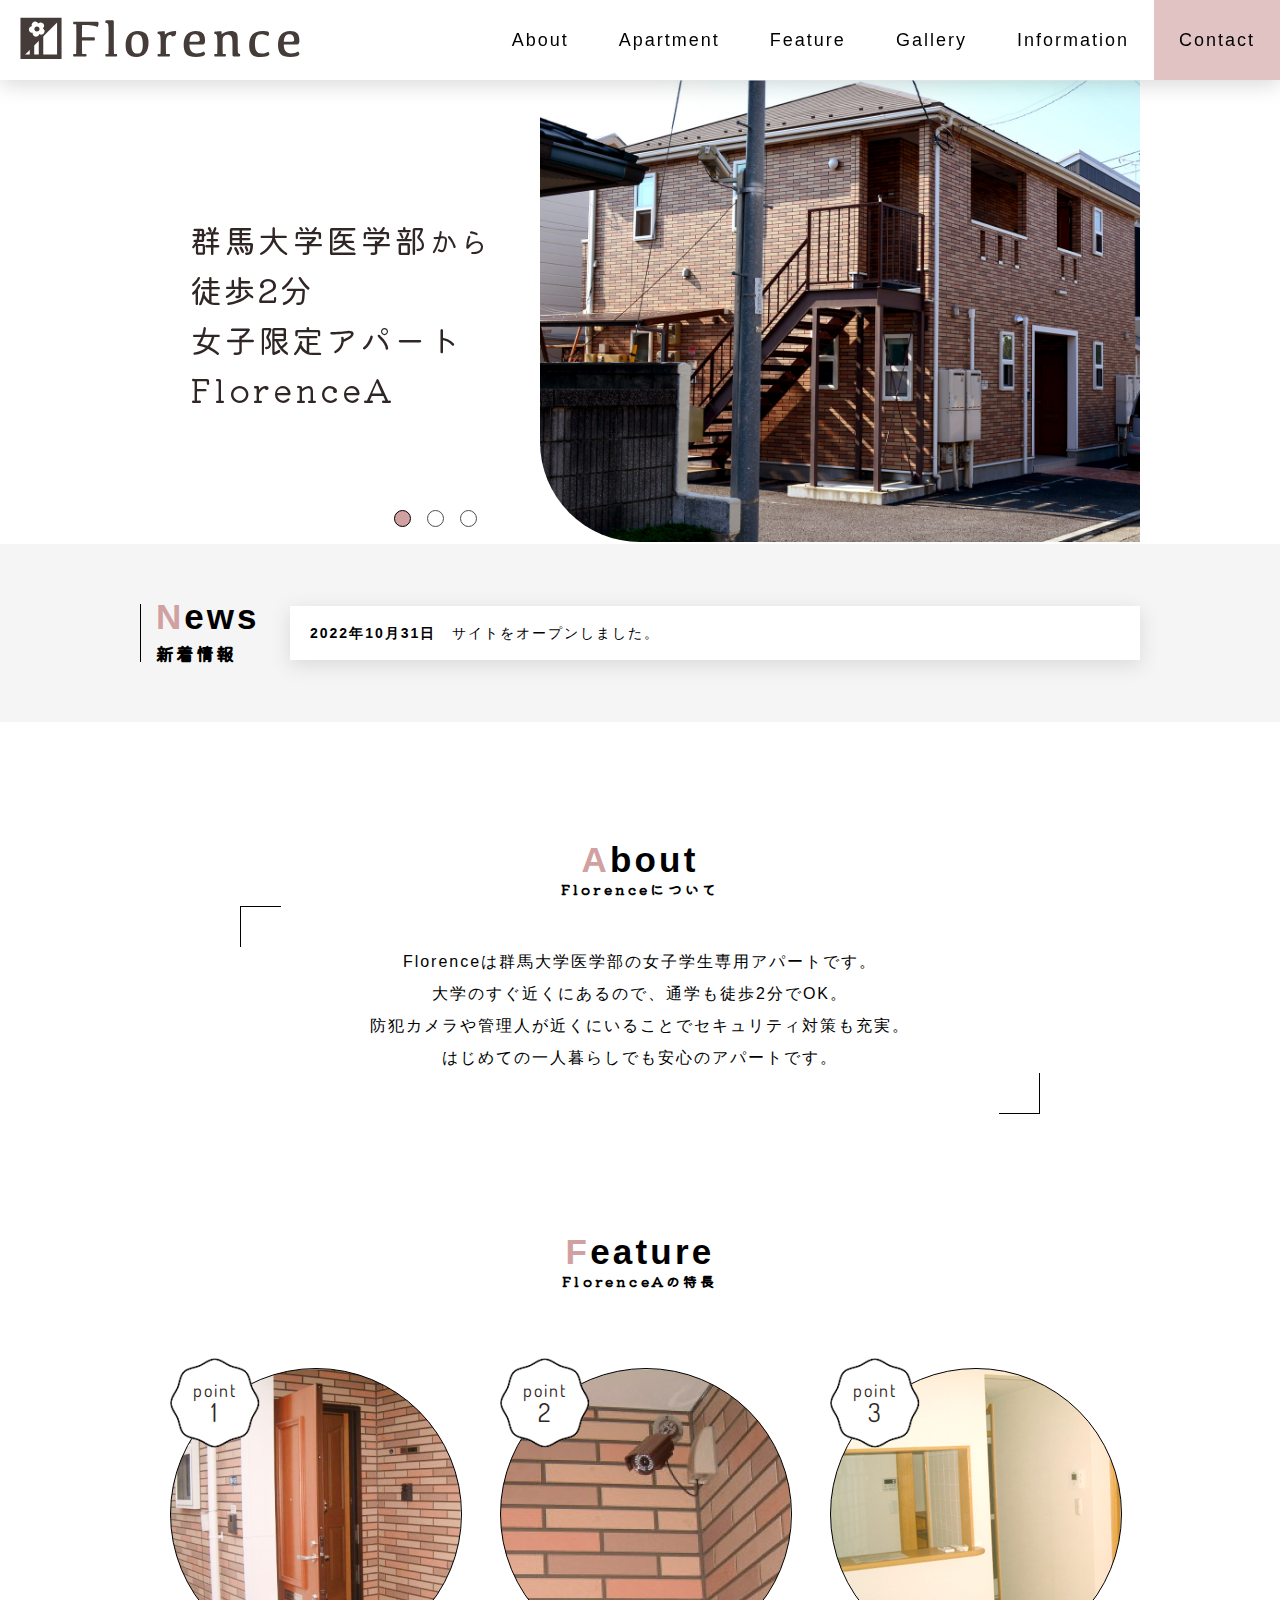
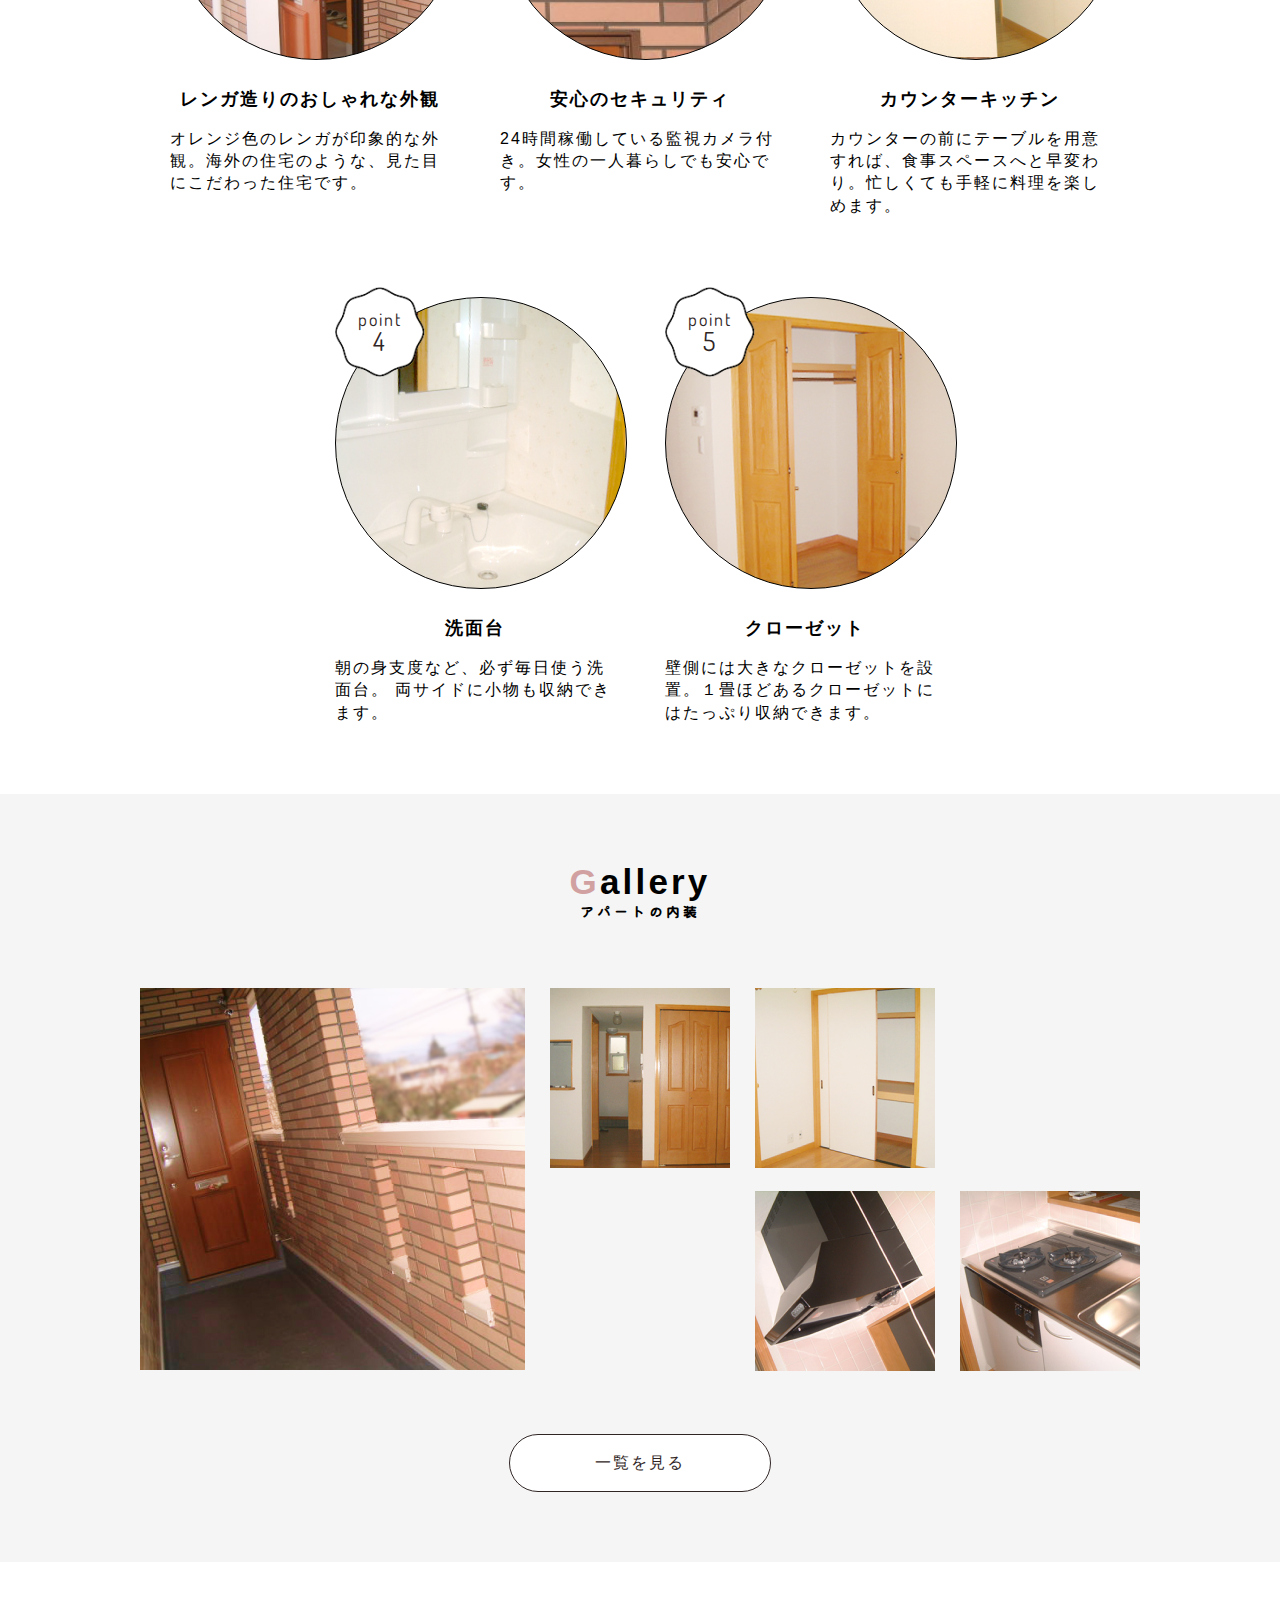
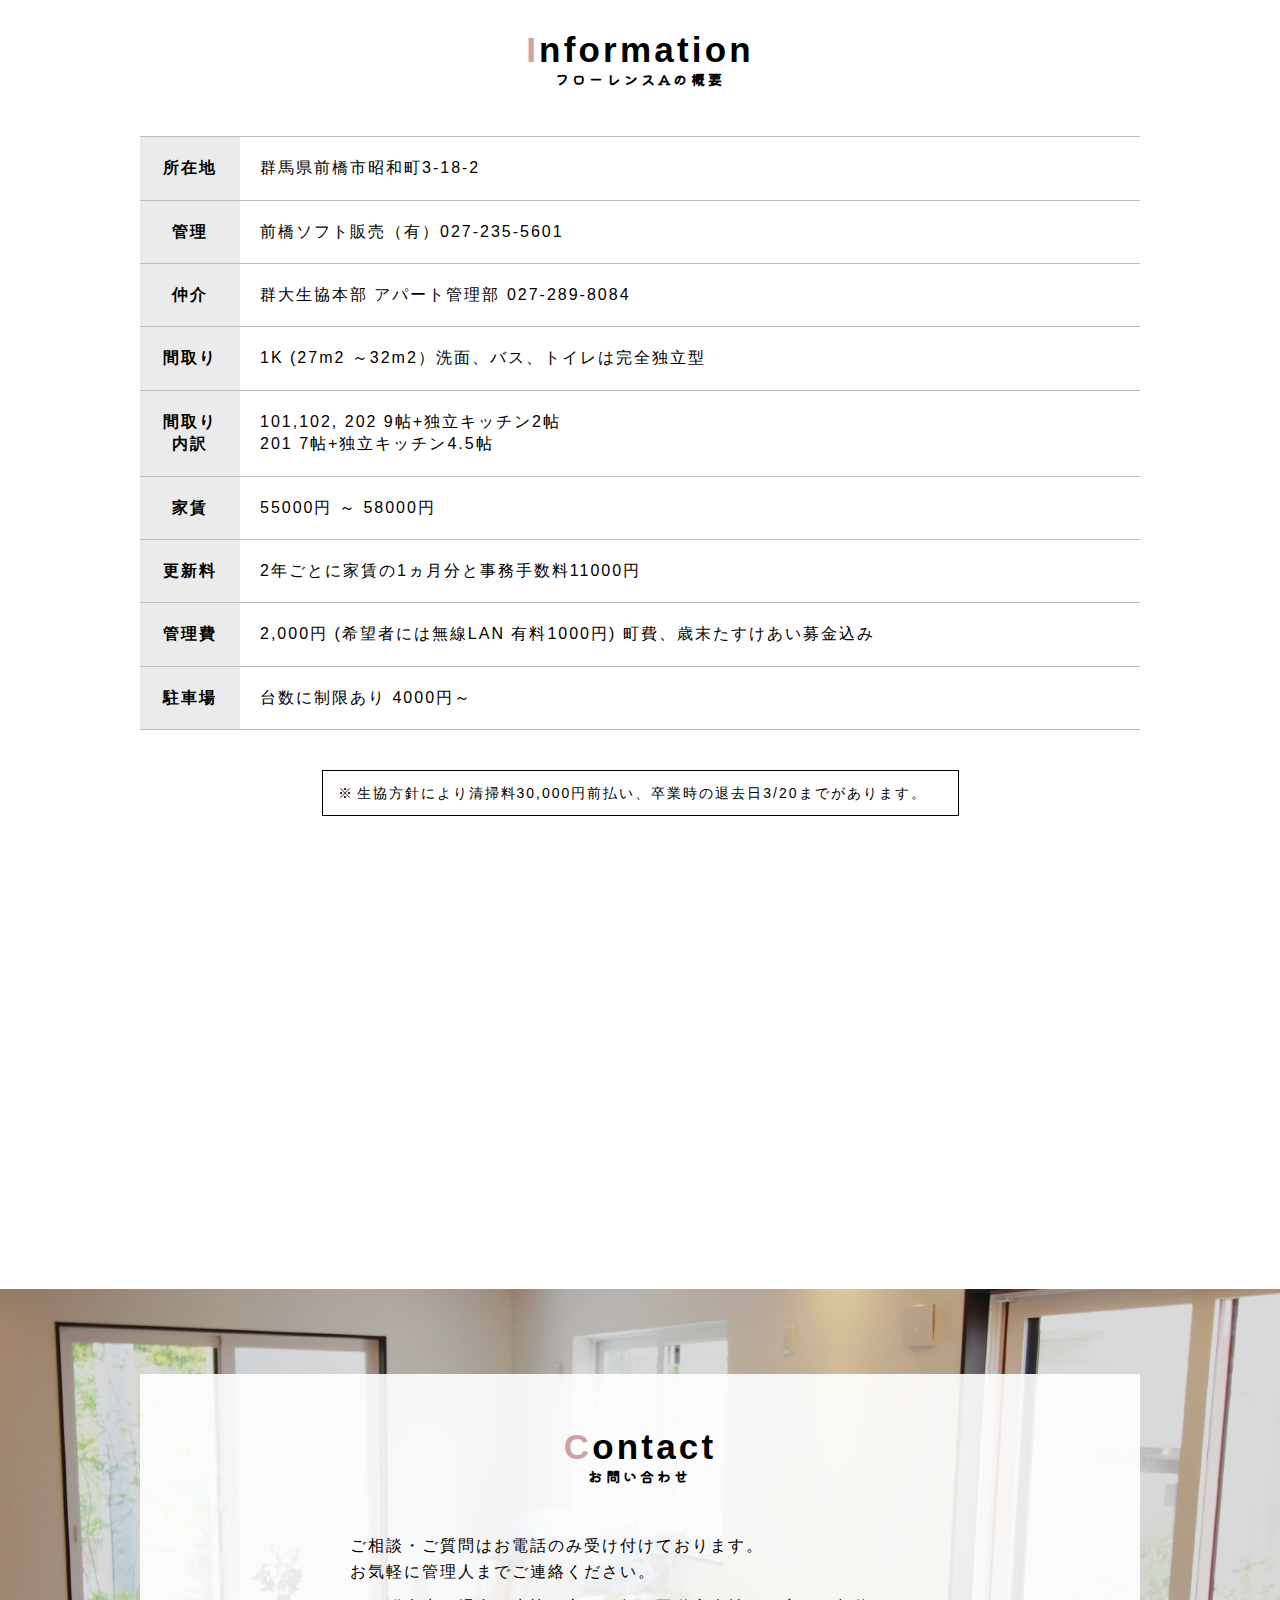
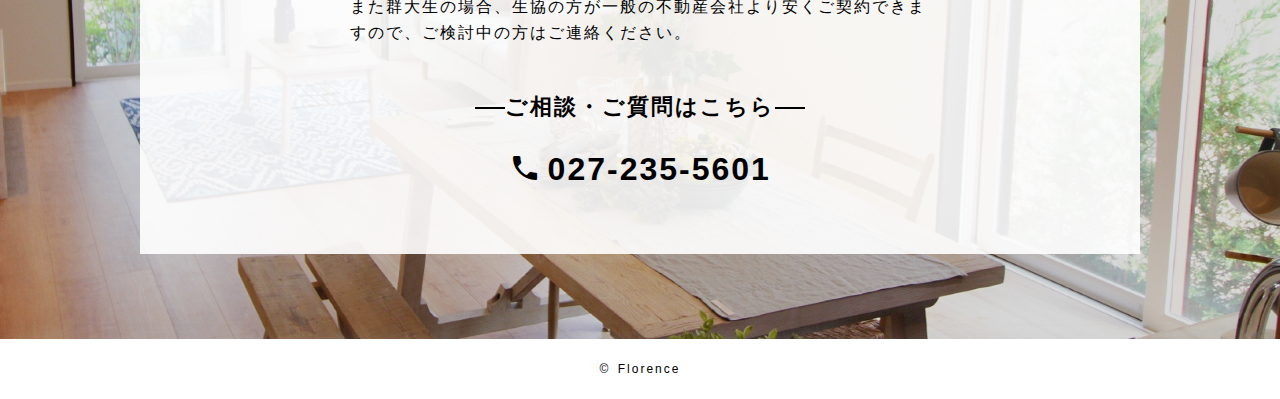
==== commit 7bba8e64: "feat:FlorenceAのcontactを追加した" ====
--- a/FlorenceA/index.html
+++ b/FlorenceA/index.html
@@ -7,6 +7,10 @@
     />
     <link
       href="https://fonts.googleapis.com/css2?family=Dosis:wght@600&display=swap"
+      rel="stylesheet"
+    />
+    <link
+      href="https://fonts.googleapis.com/icon?family=Material+Icons"
       rel="stylesheet"
     />
     <meta charset="UTF-8" />
@@ -93,7 +97,6 @@
             </div>
             <div class="swiper-vacancy__contact">
               お問い合わせは<br />こちら
-            </div>
             </div>
           </div>
         </div>
@@ -316,6 +319,30 @@
           ></iframe>
         </div>
       </div>
+      <div class="contact">
+        <div class="inner">
+          <div class="contact__wrap">
+            <div class="title">
+              <h2 class="title__main">
+                <span class="title__main--head">C</span>ontact
+              </h2>
+              <h3 class="title__sub">お問い合わせ</h3>
+            </div>
+            <div class="contact__lead">
+              <p>ご相談・ご質問はお電話のみ受け付けております。</p>
+              <p>お気軽に管理人までご連絡ください。</p>
+              <p>
+                また群大生の場合、生協の方が一般の不動産会社より安くご契約できますので、ご検討中の方はご連絡ください。
+              </p>
+            </div>
+            <div class="tel">
+              <h4 class="tel__title">ご相談・ご質問はこちら</h4>
+              <span class="material-icons"> phone </span>
+              <a href="tel:0272355601" class="tel__number">027-235-5601</a>
+            </div>
+          </div>
+        </div>
+      </div>
     </main>
 
     <footer class="footer">
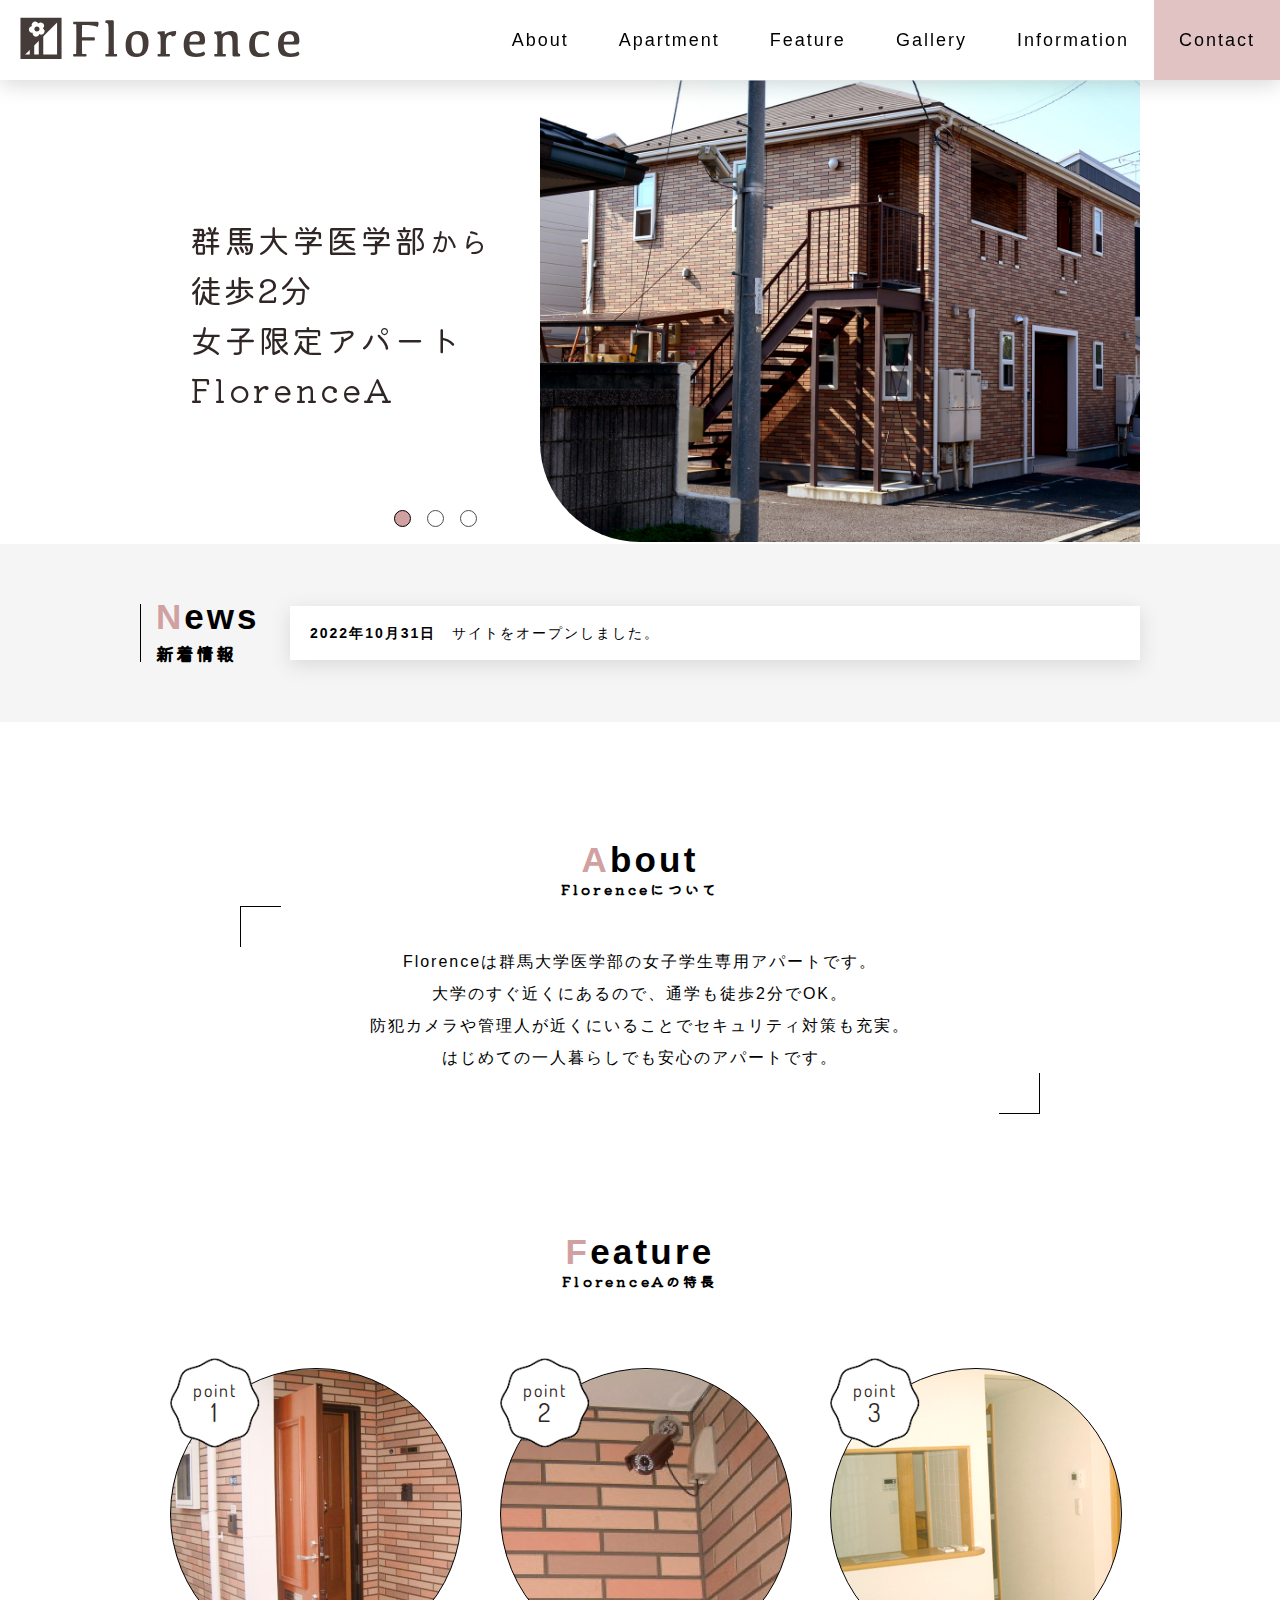
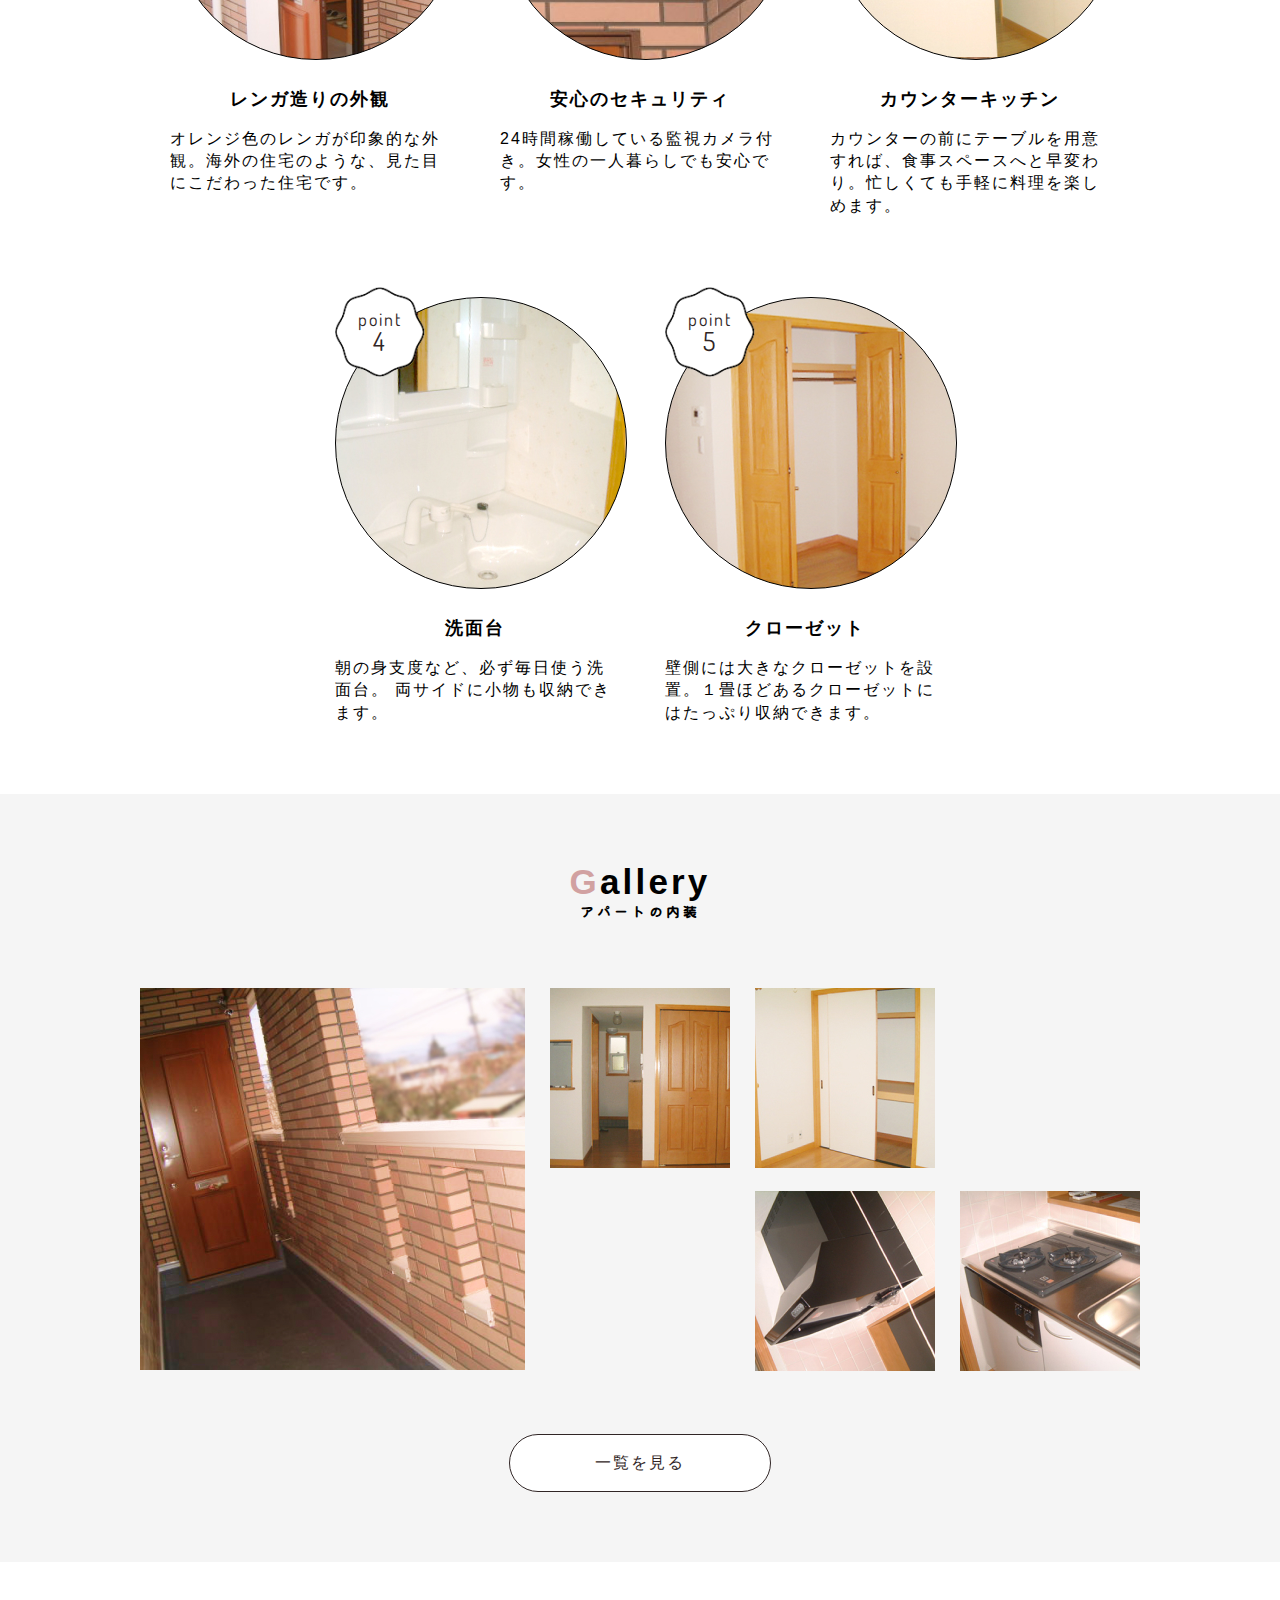
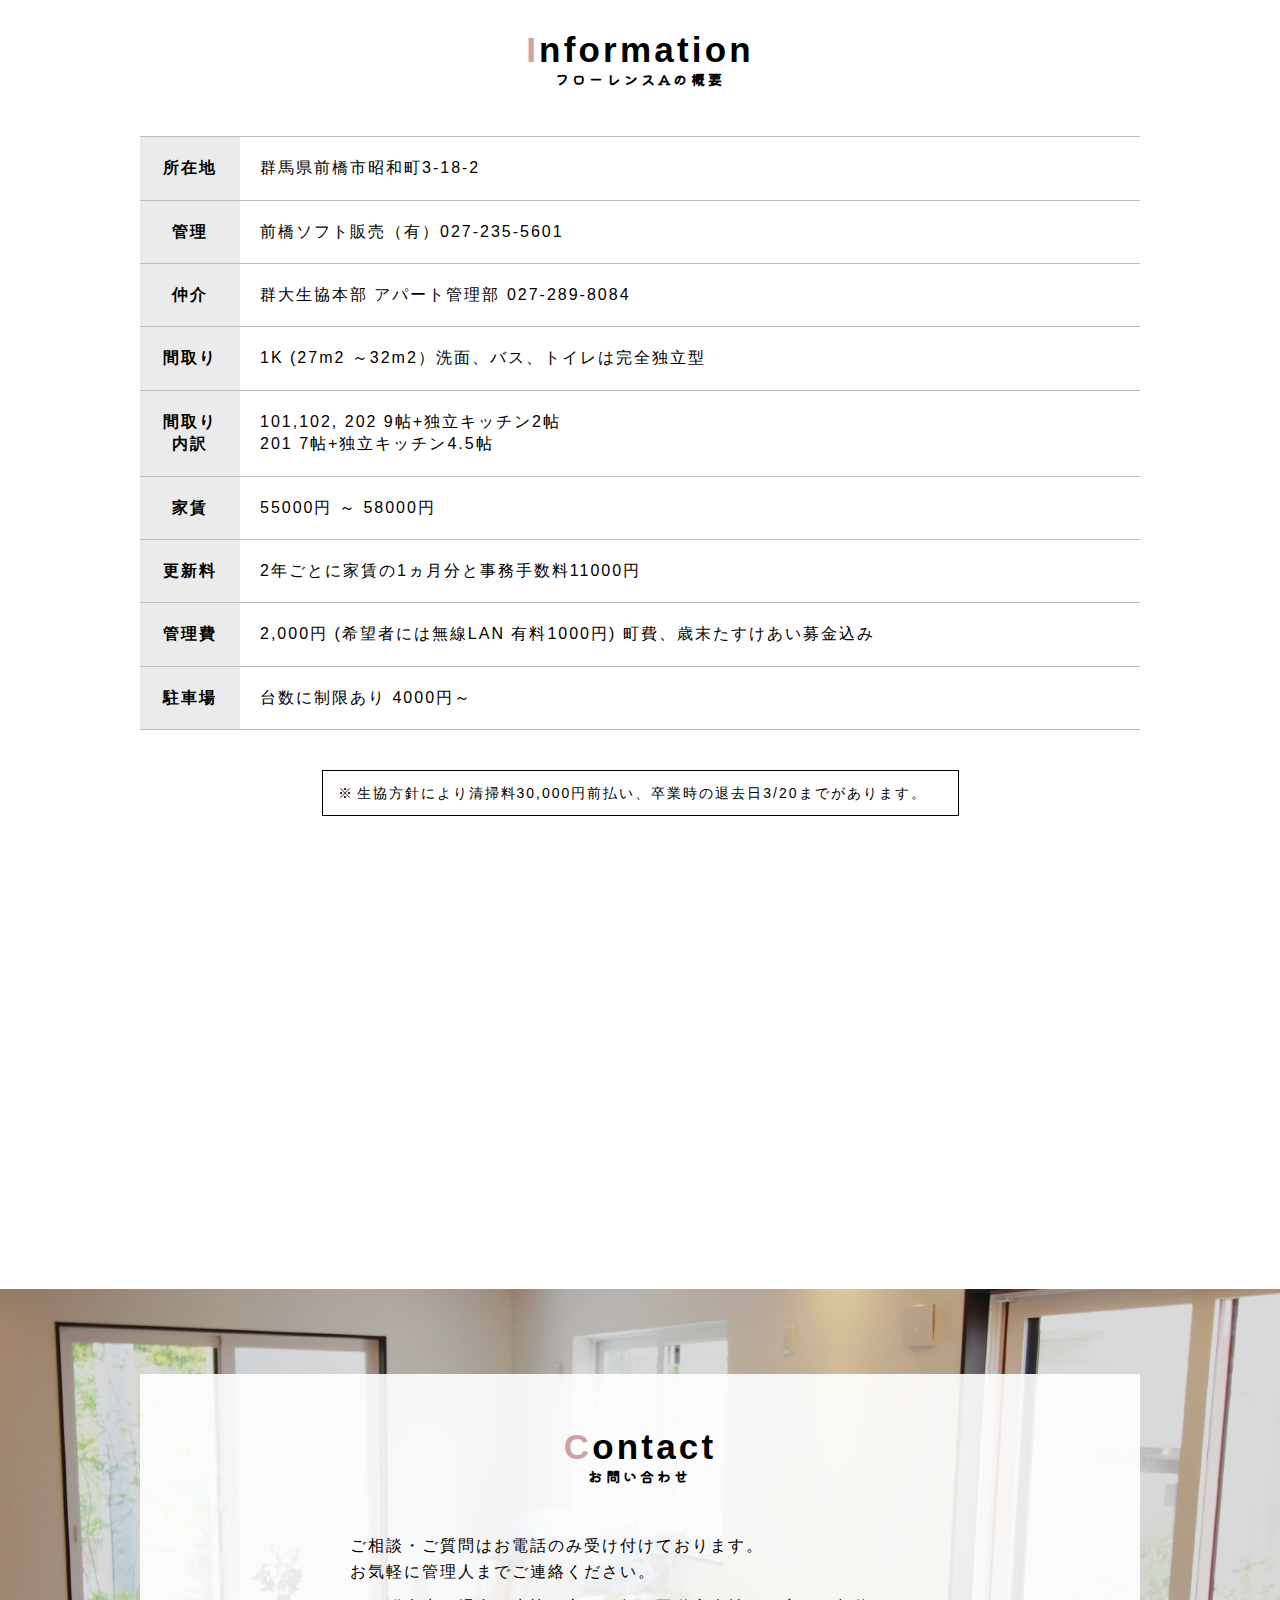
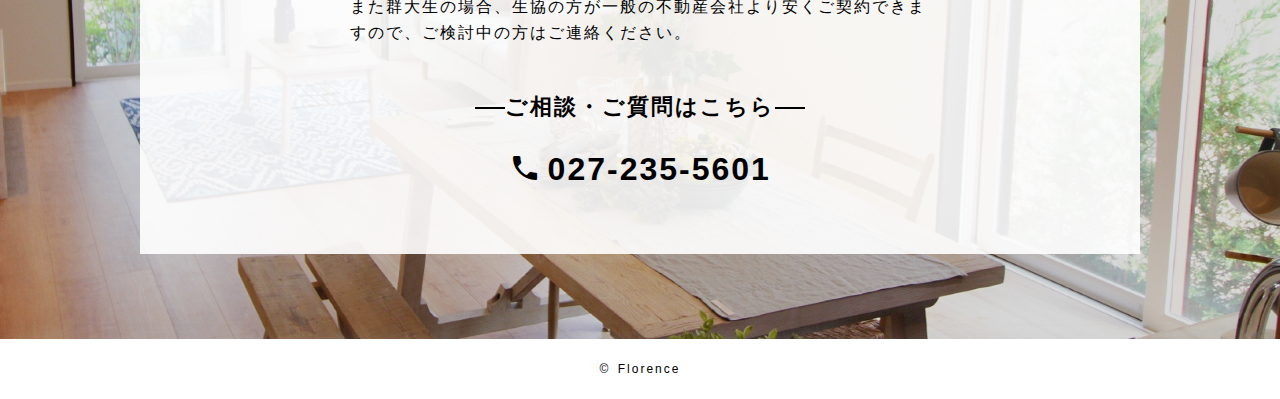
==== commit ea49db2e: "Merge branch 'main' into issues-71_FlorenceA_Feature_mobile" ====
--- a/FlorenceA/index.html
+++ b/FlorenceA/index.html
@@ -149,7 +149,7 @@
               <div class="feature-icon__number">1</div>
             </div>
             <div class="feature__image exterior"></div>
-            <div class="feature__title">レンガ造りのおしゃれな外観</div>
+            <div class="feature__title">レンガ造りの外観</div>
             <div class="feature__text">
               オレンジ色のレンガが印象的な外観。海外の住宅のような、見た目にこだわった住宅です。
             </div>
--- a/src/css/style.css
+++ b/src/css/style.css
@@ -1 +1 @@
-abbr,address,article,aside,audio,b,blockquote,body,canvas,caption,cite,code,dd,del,details,dfn,div,dl,dt,em,fieldset,figcaption,figure,footer,form,h1,h2,h3,h4,h5,h6,header,hgroup,html,i,iframe,img,ins,kbd,label,legend,li,mark,menu,nav,object,ol,p,pre,q,samp,section,small,span,strong,sub,summary,sup,table,tbody,td,tfoot,th,thead,time,tr,ul,var,video{margin:0;padding:0;border:0;outline:0;font-size:100%;vertical-align:baseline;background:transparent}body{line-height:1}article,aside,details,figcaption,figure,footer,header,hgroup,menu,nav,section{display:block}nav ul{list-style:none}blockquote,q{quotes:none}blockquote:after,blockquote:before,q:after,q:before{content:"";content:none}a{margin:0;padding:0;font-size:100%;vertical-align:baseline;background:transparent;text-decoration:none}button{background-color:transparent;border:none;cursor:pointer;outline:none;padding:0;-webkit-appearance:none;-moz-appearance:none;appearance:none}ins{background-color:#ff9;color:#000;text-decoration:none}mark{background-color:#ff9;color:#000;font-style:italic;font-weight:bold}del{text-decoration:line-through}abbr[title],dfn[title]{border-bottom:1px dotted;cursor:help}table{border-collapse:collapse;border-spacing:0}hr{display:block;height:1px;border:0;border-top:1px solid #cccccc;margin:1em 0;padding:0}input,select{vertical-align:middle}body{font-family:"Noto Sans JP",sans-serif;letter-spacing:2px}.inner{margin-left:auto;margin-right:auto;width:1000px}@media screen and (max-width:768px){.inner{width:100%;-webkit-box-sizing:border-box;box-sizing:border-box;padding:0 15px}}.inner{margin-left:auto;margin-right:auto;width:1000px}@media screen and (max-width:768px){.inner{width:100%;-webkit-box-sizing:border-box;box-sizing:border-box;padding:0 15px}}.inner{margin-left:auto;margin-right:auto;width:1000px}@media screen and (max-width:768px){.inner{width:100%;-webkit-box-sizing:border-box;box-sizing:border-box;padding:0 15px}}.inner{margin-left:auto;margin-right:auto;width:1000px}@media screen and (max-width:768px){.inner{width:100%;-webkit-box-sizing:border-box;box-sizing:border-box;padding:0 15px}}.footer{font-family:"Roboto",sans-serif;display:-webkit-box;display:-ms-flexbox;display:flex;-webkit-box-pack:center;-ms-flex-pack:center;justify-content:center;-webkit-box-align:center;-ms-flex-align:center;align-items:center;height:60px;font-size:12px;-webkit-box-shadow:-2px -7px 20px -5px rgba(189,189,189,0.2);box-shadow:-2px -7px 20px -5px rgba(189,189,189,0.2)}.footer__copyright{background:#ffffff}.footer__icon{margin-right:2px}.header{position:sticky;top:0;z-index:9999;height:80px;width:100%;-webkit-box-shadow:0 5px 20px 0 rgba(0,0,0,0.1490196078);box-shadow:0 5px 20px 0 rgba(0,0,0,0.1490196078);background:#ffffff;display:-webkit-box;display:-ms-flexbox;display:flex;-webkit-box-align:center;-ms-flex-align:center;align-items:center;-webkit-box-pack:justify;-ms-flex-pack:justify;justify-content:space-between}.header__logo{margin-left:20px;cursor:pointer}.header__logo img{width:280px}.header__mobile-logo{display:none}@media screen and (max-width:768px){.header__pc-logo{display:none}.header__mobile-logo{display:block}.header__logo{margin-left:20px}.header__logo a{width:unset}.header__logo .header__mobile-logo{width:45px}}.florenceA .navigation__item:last-of-type{background:#e2c3c3;-webkit-transition:all 0.3s ease;transition:all 0.3s ease}.florenceA .navigation__item:last-of-type:hover{background:#c98f8f;-webkit-transition:all 0.3s ease;transition:all 0.3s ease}.navigation{height:100%}.navigation__card{height:100%;display:-webkit-box;display:-ms-flexbox;display:flex}.navigation__item:last-of-type{background:#a4bd99;-webkit-transition:all 0.3s ease;transition:all 0.3s ease}.navigation__item:last-of-type:hover{background:#7b9f6b;-webkit-transition:all 0.3s ease;transition:all 0.3s ease}.navigation__link{position:relative;color:#000000;font-family:"kefa",sans-serif;font-size:18px;height:100%;padding:0 25px;display:-webkit-box;display:-ms-flexbox;display:flex;-webkit-box-pack:center;-ms-flex-pack:center;justify-content:center;-webkit-box-align:center;-ms-flex-align:center;align-items:center}.navigation__link:last-of-type{-webkit-transition:all 0.3s ease;transition:all 0.3s ease}.navigation__link:last-of-type:after{border-bottom:1px solid #000000;content:"";position:absolute;top:58px;left:50%;-webkit-transform:translate(-50%,-50%);transform:translate(-50%,-50%);-webkit-transition:all 0.3s ease;transition:all 0.3s ease;width:0px}.navigation__link:hover:after{width:40px}@media screen and (max-width:768px){.navigation{height:unset}.navigation__button{display:block}.navigation{height:30px;margin-right:20px}.open .navigation{height:100%;width:200px}.navigation{display:block}.navigation__button-line{background:#000000;display:block;height:2px;width:30px;-webkit-transition:all 0.3s ease;transition:all 0.3s ease}.navigation__button-line:nth-of-type(2){margin-top:10px}.navigation__button-line:nth-of-type(3){margin-top:10px}.open .navigation__button-line:first-of-type{-webkit-transform:translateY(10px) rotate(-45deg);transform:translateY(10px) rotate(-45deg)}.open .navigation__button-line:nth-of-type(2){opacity:0}.open .navigation__button-line:nth-of-type(3){-webkit-transform:translateY(-13px) rotate(45deg);transform:translateY(-13px) rotate(45deg)}.navigation__card{position:fixed;top:0;right:0;background:#ffffff;display:block;-webkit-transform:translateX(100%);transform:translateX(100%);-webkit-transition:all 0.3s ease;transition:all 0.3s ease;height:100%}.open .navigation__card{-webkit-transform:translateX(0);transform:translateX(0);-webkit-transition:all 0.3s ease;transition:all 0.3s ease}.navigation__link{background:#ffffff;font-size:14px;font-weight:bold;line-height:20px;width:140px;height:50px;text-align:left}.navigation__link:last-of-type:after{display:none}.navigation__item:first-of-type{padding-top:60px}}.contact{background-image:url(../../src/img/Florence_contact.jpg);background-size:cover;background-position:center;padding:85px 0;-webkit-box-sizing:border-box;box-sizing:border-box}.contact__wrap{width:100%;background:rgba(255,255,255,0.9);height:480px;padding:55px;-webkit-box-sizing:border-box;box-sizing:border-box}.contact__lead{width:580px;margin:0 auto;margin-top:50px;line-height:1.6}.contact__lead p:nth-of-type(3){margin-top:10px}@media screen and (max-width:768px){.contact__lead{width:100%;margin-top:30px;font-size:14px}.contact__wrap{padding:40px;height:unset}}.tel{padding:50px;text-align:center;position:relative}.tel__title{font-size:22px;position:relative;margin-bottom:30px}.tel__title:after,.tel__title:before{content:"";position:absolute;top:50%;width:30px;height:2px;background-color:black}.tel__title:before{left:230px}.tel__title:after{right:230px}.tel__number{font-size:32px;font-weight:700;color:#000000}.tel .material-icons{font-size:32px;position:relative;top:4px}a[href^="tel:"]{pointer-events:none}@media screen and (max-width:768px){.tel{padding:30px 0 0 0}.tel__title{font-size:18px;margin-bottom:20px}.tel__title:before{display:none}.tel__title:after{display:none}.tel__number{font-size:26px}.tel .material-icons{font-size:26px}a[href^="tel:"]{pointer-events:unset}}.information{padding:70px 0}.information__map{width:50%;height:300px}.information__wrap{display:-webkit-box;display:-ms-flexbox;display:flex;margin-top:50px;-webkit-box-align:end;-ms-flex-align:end;align-items:flex-end}.information__table{margin-left:50px;line-height:1.4;width:50%}.information__row{border-top:1px solid #bdbdbd}.information__row:last-of-type{border-bottom:1px solid #bdbdbd}.information__header{width:60px;padding:20px;vertical-align:middle;background:rgba(189,189,189,0.3)}.information__data{padding:20px;vertical-align:middle}.information__blank{display:none}.florenceA .information__table{width:100%;margin:50px 0 0 0}.florenceA .information__room-number{margin-right:15px;font-weight:700}.florenceA .information__room-number:nth-of-type(2){margin-right:108px}.florenceA .information__annotations{border:1px solid;padding:15px;width:605px;margin:0 auto;margin-top:40px;font-size:14px}.florenceA .information__mark{margin-right:3px}.florenceA .information__map{width:100%;margin:70px 0 30px}.about{text-align:center;padding:120px 0 70px}.about__lead{font-family:"Noto Sans JP",sans-serif;font-size:16px;line-height:1.8;line-height:2;letter-spacing:2px;font-weight:300}.about__frame{position:relative;width:800px;margin:0 auto;padding:40px 0;margin-top:10px}.about__frame-deco{position:absolute;width:40px;height:40px}.about__frame-deco:first-of-type{top:0;left:0;border-top:1px solid;border-left:1px solid}.about__frame-deco:nth-of-type(2){bottom:0;right:0;border-bottom:1px solid;border-right:1px solid}@media screen and (max-width:768px){.about{padding:70px 0 20px}.about__lead{font-size:14px;text-align:left}.about__frame{width:100%;padding:30px 0 0 0}.about__frame-deco{display:none}}.apartment{padding:70px 0}.apartment__lead{text-align:center;margin:50px 0;letter-spacing:2px}.apartment__wrap{display:-webkit-box;display:-ms-flexbox;display:flex;-webkit-box-pack:justify;-ms-flex-pack:justify;justify-content:space-between}.apartment__link{color:unset}.apartment__card{width:420px;padding:30px;border-radius:7px;-webkit-box-shadow:10px 20px 15px rgba(0,0,0,0.1490196078);box-shadow:10px 20px 15px rgba(0,0,0,0.1490196078);-webkit-transition:all 0.3s ease;transition:all 0.3s ease}.apartment__card:hover{-webkit-transform:translate(5px,5px);transform:translate(5px,5px);-webkit-box-shadow:unset;box-shadow:unset;-webkit-transition:all 0.3s ease;transition:all 0.3s ease}.apartment__card--florenceA{background:#ead4d4;width:420px;padding:30px;border-radius:7px;-webkit-box-shadow:10px 20px 15px rgba(0,0,0,0.1490196078);box-shadow:10px 20px 15px rgba(0,0,0,0.1490196078);-webkit-transition:all 0.3s ease;transition:all 0.3s ease}.apartment__card--florenceA:hover{-webkit-transform:translate(5px,5px);transform:translate(5px,5px);-webkit-box-shadow:unset;box-shadow:unset;-webkit-transition:all 0.3s ease;transition:all 0.3s ease}.apartment__card--florenceB{background:#bbd1db;width:420px;padding:30px;border-radius:7px;-webkit-box-shadow:10px 20px 15px rgba(0,0,0,0.1490196078);box-shadow:10px 20px 15px rgba(0,0,0,0.1490196078);-webkit-transition:all 0.3s ease;transition:all 0.3s ease}.apartment__card--florenceB:hover{-webkit-transform:translate(5px,5px);transform:translate(5px,5px);-webkit-box-shadow:unset;box-shadow:unset;-webkit-transition:all 0.3s ease;transition:all 0.3s ease}.apartment__title{font-family:"kefa",sans-serif;font-size:26px;letter-spacing:3px}.apartment__text{padding:20px 0;line-height:1.6;letter-spacing:1px}.apartment__catchphrase{font-size:18px;margin-top:10px;border-bottom:2px solid;line-height:2rem}.apartment__img img{width:100%}.apartment__blank{display:none}@media screen and (max-width:768px){.apartment{padding:50px 0}.apartment__lead{text-align:left;font-size:14px;line-height:1.6}.apartment__wrap{-webkit-box-orient:vertical;-webkit-box-direction:normal;-ms-flex-direction:column;flex-direction:column}.apartment__card--florenceA{width:100%;-webkit-box-sizing:border-box;box-sizing:border-box}.apartment__card--florenceB{width:100%;-webkit-box-sizing:border-box;box-sizing:border-box}.apartment__link:nth-of-type(2){margin-top:40px}.apartment__catchphrase{font-size:16px;line-height:1.4}.apartment__text{font-size:14px}.apartment__blank{display:block}}.news{background:whitesmoke;margin-top:-51px;padding:60px 0px}.news__box{display:-webkit-box;display:-ms-flexbox;display:flex;-webkit-box-align:center;-ms-flex-align:center;align-items:center;-webkit-box-pack:justify;-ms-flex-pack:justify;justify-content:space-between}.news__card{background:#ffffff;-webkit-box-shadow:0 5px 20px 0 #d9d9d9;box-shadow:0 5px 20px 0 #d9d9d9;padding:20px;width:810px;font-size:14px}.news__data{font-weight:bold}.news__content{margin-left:10px}@media screen and (max-width:768px){.news__box{-webkit-box-orient:vertical;-webkit-box-direction:normal;-ms-flex-direction:column;flex-direction:column;-webkit-box-align:unset;-ms-flex-align:unset;align-items:unset}.news__card{display:-webkit-box;display:-ms-flexbox;display:flex;-webkit-box-orient:vertical;-webkit-box-direction:normal;-ms-flex-direction:column;flex-direction:column;padding:20px;margin-top:20px;width:unset;font-size:14px}.news__content{margin-left:0px;margin-top:10px}}.news-title{border-left:1px solid}.news-title__main{font-family:"kefa",sans-serif;font-size:35px;letter-spacing:3px;margin-top:-5px;margin-left:15px}.news-title__head{color:#88a97a}.news-title__second{font-family:"Kiwi Maru",sans-serif;font-size:18px;margin-top:10px;margin-left:15px}@media screen and (max-width:768px){.news-title__main{font-size:28px}.news-title__second{font-size:16px;margin-top:5px}}.florenceA .news-title__head{color:#d1a1a1}.swiper-slide img{width:100%}.swiper-wrapper{margin-bottom:50px}.swiper-catchphrase{position:absolute;left:40px;font-family:"Kiwi Maru",sans-serif;font-size:32px;z-index:5;color:#ffffff;background:#312626;padding:10px}.swiper-catchphrase__small{font-size:28px;margin-left:2px}.swiper-catchphrase:first-of-type{bottom:250px}.swiper-catchphrase:nth-of-type(2){bottom:200px}.swiper-catchphrase:nth-of-type(3){bottom:150px}.swiper-pagination{position:absolute;bottom:50px!important;left:40px!important;width:unset!important}.swiper-pagination-bullet{width:40px;border-radius:0;background:#ffffff;opacity:0.7}.swiper-pagination-bullet-active{width:40px;border-radius:0;background:#88a97a;opacity:1}.swiper-pagination-bullet{margin:2px!important}@media screen and (max-width:768px){.swiper{width:100%}.swiper img{width:100%}.swiper-catchphrase{left:10px;font-size:22px}.swiper-catchphrase__small{font-size:18px}.swiper-catchphrase:first-of-type{bottom:86px}.swiper-catchphrase:nth-of-type(2){bottom:48px}.swiper-catchphrase:nth-of-type(3){bottom:10px}.swiper-pagination{bottom:-30px!important;left:10px!important}.swiper-pagination-bullet{background:#bdbdbd;opacity:0.7}.swiper-pagination-bullet-active{background:#88a97a;opacity:1}}.florenceA .swiper-slide img{width:60%;border-radius:0 0 0 100px}.florenceA .swiper-slide{text-align:right}.florenceA .swiper-catchphrase{color:#312626;background:unset}.florenceA .swiper-pagination{top:430px;right:450px}.florenceA .swiper-pagination-bullet{width:15px;height:15px;border-radius:15px;border:1px solid;margin:0 8px!important}.florenceA .swiper-pagination-bullet-active{background:#d1a1a1}.florenceA .swiper-catchphrase:first-of-type{bottom:280px}.florenceA .swiper-catchphrase:nth-of-type(2){bottom:230px}.florenceA .swiper-catchphrase:nth-of-type(3){bottom:180px}.florenceA .swiper-catchphrase:last-of-type{bottom:130px;letter-spacing:4px}.florenceA .swiper-vacancy{background:#e2c3c3;display:none}@media screen and (max-width:768px){.florenceA .swiper-slide img{width:80%}.florenceA .swiper-catchphrase{color:#ffffff;background:#312626}.florenceA .swiper-catchphrase:first-of-type{bottom:145px}.florenceA .swiper-catchphrase:nth-of-type(2){bottom:105px}.florenceA .swiper-catchphrase:nth-of-type(3){bottom:65px}.florenceA .swiper-catchphrase:nth-of-type(4){bottom:25px;letter-spacing:4px}.florenceA .swiper-pagination{top:unset;bottom:10px;left:0;right:unset}.florenceA .swiper-pagination-bullet{width:12px;height:12px;border-radius:12px;border:1px solid;margin:0 5px!important}}.swiper-vacancy{font-size:26px;font-weight:700;position:absolute;bottom:50px;right:10px;width:190px;height:190px;background:#c0d1b8;border-radius:100px;z-index:5;display:-webkit-box;display:-ms-flexbox;display:flex;-webkit-box-orient:vertical;-webkit-box-direction:normal;-ms-flex-direction:column;flex-direction:column;-webkit-box-align:center;-ms-flex-align:center;align-items:center;-webkit-box-pack:center;-ms-flex-pack:center;justify-content:center;-webkit-box-sizing:border-box;box-sizing:border-box}.swiper-vacancy__number{font-size:35px}.swiper-vacancy__contact{font-size:16px;text-align:center;margin-top:15px;line-height:1.3}@media screen and (max-width:768px){.swiper-vacancy{font-size:16px;bottom:-50px;right:10px;width:120px;height:120px;padding:15px}.swiper-vacancy__number{font-size:26px}.swiper-vacancy__contact{font-size:12px;margin-top:10px}.swiper-vacancy__contact--mobile{display:none}}@media screen and (max-width:768px){.menu__background{background:rgba(0,0,0,0.5647058824);position:fixed;bottom:0;left:0;right:0;top:0;-webkit-transition:all 0.3s ease;transition:all 0.3s ease;opacity:0;z-index:10}.open.menu__background{opacity:1}}.gallery-header__header{background-image:url(../img/FlorenceA_gallery-header.jpg);background-size:cover;background-position:center;width:80%;height:150px;margin-left:auto;border-radius:0 0 0 50px;position:relative}.gallery-header .title{position:absolute;top:50px;left:-100px}.gallery-header__lead{line-height:1.8;padding:70px 0}.gallery{background:whitesmoke;padding:70px 0}.gallery__wrap{display:-webkit-box;display:-ms-flexbox;display:flex;padding:70px 0 40px}.gallery__button{color:#312626;background:#ffffff;border:1px solid #312626;padding:20px;border-radius:50px;width:220px;display:block;text-align:center;margin:0 auto;-webkit-transition:all 0.3s ease;transition:all 0.3s ease}.gallery__button:hover{color:#ffffff;background:#312626;-webkit-transition:all 0.3s ease;transition:all 0.3s ease}.gallery-image{width:100%}.gallery-image__box--upper{display:-webkit-box;display:-ms-flexbox;display:flex;-webkit-box-pack:start;-ms-flex-pack:start;justify-content:flex-start}.gallery-image__box--below{display:-webkit-box;display:-ms-flexbox;display:flex;-webkit-box-pack:end;-ms-flex-pack:end;justify-content:flex-end}.gallery-image__interior{margin:0 0 20px 25px}.feature{padding:50px 0 70px}.feature__wrap{display:-webkit-box;display:-ms-flexbox;display:flex;-ms-flex-wrap:wrap;flex-wrap:wrap;-webkit-box-pack:center;-ms-flex-pack:center;justify-content:center}.feature__card{width:280px;padding-top:70px;margin:0 25px}.feature__image{background-size:cover;width:290px;height:290px;border-radius:100%;border:1px solid;margin-top:-80px}.feature__image.exterior{background-image:url(../img/FlorenceA_Faeture_Exterior.jpg)}.feature__image.security{background-image:url(../img/FlorenceA_Faeture_Security.jpg)}.feature__image.kitcken{background-image:url(../img/FlorenceA_Faeture_Kitcken.jpg)}.feature__image.wash{background-image:url(../img/FlorenceA_Faeture_Wash.jpg)}.feature__image.storage{background-image:url(../img/FlorenceA_Faeture_Storage.jpg)}.feature__title{font-size:18px;font-weight:700;margin-top:30px;text-align:center}.feature__text{margin-top:20px;line-height:1.4}.feature-icon{background-image:url(../img/Florence_point-icon.png);background-size:cover;display:-webkit-box;display:-ms-flexbox;display:flex;-webkit-box-align:center;-ms-flex-align:center;align-items:center;-webkit-box-orient:vertical;-webkit-box-direction:normal;-ms-flex-direction:column;flex-direction:column;-webkit-box-pack:center;-ms-flex-pack:center;justify-content:center;font-family:"Dosis",sans-serif;width:90px;height:90px;color:#312626;position:relative;z-index:10}.feature-icon__point{font-size:18px}.feature-icon__number{font-size:26px}.title{font-family:"kefa",sans-serif;letter-spacing:0.2rem;font-weight:700;text-align:center}.title__main{font-size:35px}.title__main--head{color:#88a97a}.title__sub{font-family:"Kiwi Maru",sans-serif;font-size:14px;margin-top:5px}@media screen and (max-width:768px){.title__main{font-size:28px}.title__sub{font-size:12px}}.florenceA .title__main--head{color:#d1a1a1}+abbr,address,article,aside,audio,b,blockquote,body,canvas,caption,cite,code,dd,del,details,dfn,div,dl,dt,em,fieldset,figcaption,figure,footer,form,h1,h2,h3,h4,h5,h6,header,hgroup,html,i,iframe,img,ins,kbd,label,legend,li,mark,menu,nav,object,ol,p,pre,q,samp,section,small,span,strong,sub,summary,sup,table,tbody,td,tfoot,th,thead,time,tr,ul,var,video{margin:0;padding:0;border:0;outline:0;font-size:100%;vertical-align:baseline;background:transparent}body{line-height:1}article,aside,details,figcaption,figure,footer,header,hgroup,menu,nav,section{display:block}nav ul{list-style:none}blockquote,q{quotes:none}blockquote:after,blockquote:before,q:after,q:before{content:"";content:none}a{margin:0;padding:0;font-size:100%;vertical-align:baseline;background:transparent;text-decoration:none}button{background-color:transparent;border:none;cursor:pointer;outline:none;padding:0;-webkit-appearance:none;-moz-appearance:none;appearance:none}ins{background-color:#ff9;color:#000;text-decoration:none}mark{background-color:#ff9;color:#000;font-style:italic;font-weight:bold}del{text-decoration:line-through}abbr[title],dfn[title]{border-bottom:1px dotted;cursor:help}table{border-collapse:collapse;border-spacing:0}hr{display:block;height:1px;border:0;border-top:1px solid #cccccc;margin:1em 0;padding:0}input,select{vertical-align:middle}body{font-family:"Noto Sans JP",sans-serif;letter-spacing:2px}.inner{margin-left:auto;margin-right:auto;width:1000px}@media screen and (max-width:768px){.inner{width:100%;-webkit-box-sizing:border-box;box-sizing:border-box;padding:0 15px}}.inner{margin-left:auto;margin-right:auto;width:1000px}@media screen and (max-width:768px){.inner{width:100%;-webkit-box-sizing:border-box;box-sizing:border-box;padding:0 15px}}.inner{margin-left:auto;margin-right:auto;width:1000px}@media screen and (max-width:768px){.inner{width:100%;-webkit-box-sizing:border-box;box-sizing:border-box;padding:0 15px}}.inner{margin-left:auto;margin-right:auto;width:1000px}@media screen and (max-width:768px){.inner{width:100%;-webkit-box-sizing:border-box;box-sizing:border-box;padding:0 15px}}.footer{font-family:"Roboto",sans-serif;display:-webkit-box;display:-ms-flexbox;display:flex;-webkit-box-pack:center;-ms-flex-pack:center;justify-content:center;-webkit-box-align:center;-ms-flex-align:center;align-items:center;height:60px;font-size:12px;-webkit-box-shadow:-2px -7px 20px -5px rgba(189,189,189,0.2);box-shadow:-2px -7px 20px -5px rgba(189,189,189,0.2)}.footer__copyright{background:#ffffff}.footer__icon{margin-right:2px}.header{position:sticky;top:0;z-index:9999;height:80px;width:100%;-webkit-box-shadow:0 5px 20px 0 rgba(0,0,0,0.1490196078);box-shadow:0 5px 20px 0 rgba(0,0,0,0.1490196078);background:#ffffff;display:-webkit-box;display:-ms-flexbox;display:flex;-webkit-box-align:center;-ms-flex-align:center;align-items:center;-webkit-box-pack:justify;-ms-flex-pack:justify;justify-content:space-between}.header__logo{margin-left:20px;cursor:pointer}.header__logo img{width:280px}.header__mobile-logo{display:none}@media screen and (max-width:768px){.header__pc-logo{display:none}.header__mobile-logo{display:block}.header__logo{margin-left:20px}.header__logo a{width:unset}.header__logo .header__mobile-logo{width:45px}}.florenceA .navigation__item:last-of-type{background:#e2c3c3;-webkit-transition:all 0.3s ease;transition:all 0.3s ease}.florenceA .navigation__item:last-of-type:hover{background:#c98f8f;-webkit-transition:all 0.3s ease;transition:all 0.3s ease}.navigation{height:100%}.navigation__card{height:100%;display:-webkit-box;display:-ms-flexbox;display:flex}.navigation__item:last-of-type{background:#a4bd99;-webkit-transition:all 0.3s ease;transition:all 0.3s ease}.navigation__item:last-of-type:hover{background:#7b9f6b;-webkit-transition:all 0.3s ease;transition:all 0.3s ease}.navigation__link{position:relative;color:#000000;font-family:"kefa",sans-serif;font-size:18px;height:100%;padding:0 25px;display:-webkit-box;display:-ms-flexbox;display:flex;-webkit-box-pack:center;-ms-flex-pack:center;justify-content:center;-webkit-box-align:center;-ms-flex-align:center;align-items:center}.navigation__link:last-of-type{-webkit-transition:all 0.3s ease;transition:all 0.3s ease}.navigation__link:last-of-type:after{border-bottom:1px solid #000000;content:"";position:absolute;top:58px;left:50%;-webkit-transform:translate(-50%,-50%);transform:translate(-50%,-50%);-webkit-transition:all 0.3s ease;transition:all 0.3s ease;width:0px}.navigation__link:hover:after{width:40px}@media screen and (max-width:768px){.navigation{height:unset}.navigation__button{display:block}.navigation{height:30px;margin-right:20px}.open .navigation{height:100%;width:200px}.navigation{display:block}.navigation__button-line{background:#000000;display:block;height:2px;width:30px;-webkit-transition:all 0.3s ease;transition:all 0.3s ease}.navigation__button-line:nth-of-type(2){margin-top:10px}.navigation__button-line:nth-of-type(3){margin-top:10px}.open .navigation__button-line:first-of-type{-webkit-transform:translateY(10px) rotate(-45deg);transform:translateY(10px) rotate(-45deg)}.open .navigation__button-line:nth-of-type(2){opacity:0}.open .navigation__button-line:nth-of-type(3){-webkit-transform:translateY(-13px) rotate(45deg);transform:translateY(-13px) rotate(45deg)}.navigation__card{position:fixed;top:0;right:0;background:#ffffff;display:block;-webkit-transform:translateX(100%);transform:translateX(100%);-webkit-transition:all 0.3s ease;transition:all 0.3s ease;height:100%}.open .navigation__card{-webkit-transform:translateX(0);transform:translateX(0);-webkit-transition:all 0.3s ease;transition:all 0.3s ease}.navigation__link{background:#ffffff;font-size:14px;font-weight:bold;line-height:20px;width:140px;height:50px;text-align:left}.navigation__link:last-of-type:after{display:none}.navigation__item:first-of-type{padding-top:60px}}.contact{background-image:url(../../src/img/Florence_contact.jpg);background-size:cover;background-position:center;padding:85px 0;-webkit-box-sizing:border-box;box-sizing:border-box}.contact__wrap{width:100%;background:rgba(255,255,255,0.9);height:480px;padding:55px;-webkit-box-sizing:border-box;box-sizing:border-box}.contact__lead{width:580px;margin:0 auto;margin-top:50px;line-height:1.6}.contact__lead p:nth-of-type(3){margin-top:10px}@media screen and (max-width:768px){.contact__lead{width:100%;margin-top:30px;font-size:14px}.contact__wrap{padding:40px;height:unset}}.tel{padding:50px;text-align:center;position:relative}.tel__title{font-size:22px;position:relative;margin-bottom:30px}.tel__title:after,.tel__title:before{content:"";position:absolute;top:50%;width:30px;height:2px;background-color:black}.tel__title:before{left:230px}.tel__title:after{right:230px}.tel__number{font-size:32px;font-weight:700;color:#000000}.tel .material-icons{font-size:32px;position:relative;top:4px}a[href^="tel:"]{pointer-events:none}@media screen and (max-width:768px){.tel{padding:30px 0 0 0}.tel__title{font-size:18px;margin-bottom:20px}.tel__title:before{display:none}.tel__title:after{display:none}.tel__number{font-size:26px}.tel .material-icons{font-size:26px}a[href^="tel:"]{pointer-events:unset}}.information{padding:70px 0}.information__map{width:50%;height:300px}.information__wrap{display:-webkit-box;display:-ms-flexbox;display:flex;margin-top:50px;-webkit-box-align:end;-ms-flex-align:end;align-items:flex-end}.information__table{margin-left:50px;line-height:1.4;width:50%}.information__row{border-top:1px solid #bdbdbd}.information__row:last-of-type{border-bottom:1px solid #bdbdbd}.information__header{width:60px;padding:20px;vertical-align:middle;background:rgba(189,189,189,0.3)}.information__data{padding:20px;vertical-align:middle}.information__blank{display:none}.florenceA .information__table{width:100%;margin:50px 0 0 0}.florenceA .information__room-number{margin-right:15px;font-weight:700}.florenceA .information__room-number:nth-of-type(2){margin-right:108px}.florenceA .information__annotations{border:1px solid;padding:15px;width:605px;margin:0 auto;margin-top:40px;font-size:14px}.florenceA .information__mark{margin-right:3px}.florenceA .information__map{width:100%;margin:70px 0 30px}.about{text-align:center;padding:120px 0 70px}.about__lead{font-family:"Noto Sans JP",sans-serif;font-size:16px;line-height:1.8;line-height:2;letter-spacing:2px;font-weight:300}.about__frame{position:relative;width:800px;margin:0 auto;padding:40px 0;margin-top:10px}.about__frame-deco{position:absolute;width:40px;height:40px}.about__frame-deco:first-of-type{top:0;left:0;border-top:1px solid;border-left:1px solid}.about__frame-deco:nth-of-type(2){bottom:0;right:0;border-bottom:1px solid;border-right:1px solid}@media screen and (max-width:768px){.about{padding:70px 0 20px}.about__lead{font-size:14px;text-align:left}.about__frame{width:100%;padding:30px 0 0 0}.about__frame-deco{display:none}}.apartment{padding:70px 0}.apartment__lead{text-align:center;margin:50px 0;letter-spacing:2px}.apartment__wrap{display:-webkit-box;display:-ms-flexbox;display:flex;-webkit-box-pack:justify;-ms-flex-pack:justify;justify-content:space-between}.apartment__link{color:unset}.apartment__card{width:420px;padding:30px;border-radius:7px;-webkit-box-shadow:10px 20px 15px rgba(0,0,0,0.1490196078);box-shadow:10px 20px 15px rgba(0,0,0,0.1490196078);-webkit-transition:all 0.3s ease;transition:all 0.3s ease}.apartment__card:hover{-webkit-transform:translate(5px,5px);transform:translate(5px,5px);-webkit-box-shadow:unset;box-shadow:unset;-webkit-transition:all 0.3s ease;transition:all 0.3s ease}.apartment__card--florenceA{background:#ead4d4;width:420px;padding:30px;border-radius:7px;-webkit-box-shadow:10px 20px 15px rgba(0,0,0,0.1490196078);box-shadow:10px 20px 15px rgba(0,0,0,0.1490196078);-webkit-transition:all 0.3s ease;transition:all 0.3s ease}.apartment__card--florenceA:hover{-webkit-transform:translate(5px,5px);transform:translate(5px,5px);-webkit-box-shadow:unset;box-shadow:unset;-webkit-transition:all 0.3s ease;transition:all 0.3s ease}.apartment__card--florenceB{background:#bbd1db;width:420px;padding:30px;border-radius:7px;-webkit-box-shadow:10px 20px 15px rgba(0,0,0,0.1490196078);box-shadow:10px 20px 15px rgba(0,0,0,0.1490196078);-webkit-transition:all 0.3s ease;transition:all 0.3s ease}.apartment__card--florenceB:hover{-webkit-transform:translate(5px,5px);transform:translate(5px,5px);-webkit-box-shadow:unset;box-shadow:unset;-webkit-transition:all 0.3s ease;transition:all 0.3s ease}.apartment__title{font-family:"kefa",sans-serif;font-size:26px;letter-spacing:3px}.apartment__text{padding:20px 0;line-height:1.6;letter-spacing:1px}.apartment__catchphrase{font-size:18px;margin-top:10px;border-bottom:2px solid;line-height:2rem}.apartment__img img{width:100%}.apartment__blank{display:none}@media screen and (max-width:768px){.apartment{padding:50px 0}.apartment__lead{text-align:left;font-size:14px;line-height:1.6}.apartment__wrap{-webkit-box-orient:vertical;-webkit-box-direction:normal;-ms-flex-direction:column;flex-direction:column}.apartment__card--florenceA{width:100%;-webkit-box-sizing:border-box;box-sizing:border-box}.apartment__card--florenceB{width:100%;-webkit-box-sizing:border-box;box-sizing:border-box}.apartment__link:nth-of-type(2){margin-top:40px}.apartment__catchphrase{font-size:16px;line-height:1.4}.apartment__text{font-size:14px}.apartment__blank{display:block}}.news{background:whitesmoke;margin-top:-51px;padding:60px 0px}.news__box{display:-webkit-box;display:-ms-flexbox;display:flex;-webkit-box-align:center;-ms-flex-align:center;align-items:center;-webkit-box-pack:justify;-ms-flex-pack:justify;justify-content:space-between}.news__card{background:#ffffff;-webkit-box-shadow:0 5px 20px 0 #d9d9d9;box-shadow:0 5px 20px 0 #d9d9d9;padding:20px;width:810px;font-size:14px}.news__data{font-weight:bold}.news__content{margin-left:10px}@media screen and (max-width:768px){.news__box{-webkit-box-orient:vertical;-webkit-box-direction:normal;-ms-flex-direction:column;flex-direction:column;-webkit-box-align:unset;-ms-flex-align:unset;align-items:unset}.news__card{display:-webkit-box;display:-ms-flexbox;display:flex;-webkit-box-orient:vertical;-webkit-box-direction:normal;-ms-flex-direction:column;flex-direction:column;padding:20px;margin-top:20px;width:unset;font-size:14px}.news__content{margin-left:0px;margin-top:10px}}.news-title{border-left:1px solid}.news-title__main{font-family:"kefa",sans-serif;font-size:35px;letter-spacing:3px;margin-top:-5px;margin-left:15px}.news-title__head{color:#88a97a}.news-title__second{font-family:"Kiwi Maru",sans-serif;font-size:18px;margin-top:10px;margin-left:15px}@media screen and (max-width:768px){.news-title__main{font-size:28px}.news-title__second{font-size:16px;margin-top:5px}}.florenceA .news-title__head{color:#d1a1a1}.swiper-slide img{width:100%}.swiper-wrapper{margin-bottom:50px}.swiper-catchphrase{position:absolute;left:40px;font-family:"Kiwi Maru",sans-serif;font-size:32px;z-index:5;color:#ffffff;background:#312626;padding:10px}.swiper-catchphrase__small{font-size:28px;margin-left:2px}.swiper-catchphrase:first-of-type{bottom:250px}.swiper-catchphrase:nth-of-type(2){bottom:200px}.swiper-catchphrase:nth-of-type(3){bottom:150px}.swiper-pagination{position:absolute;bottom:50px!important;left:40px!important;width:unset!important}.swiper-pagination-bullet{width:40px;border-radius:0;background:#ffffff;opacity:0.7}.swiper-pagination-bullet-active{width:40px;border-radius:0;background:#88a97a;opacity:1}.swiper-pagination-bullet{margin:2px!important}@media screen and (max-width:768px){.swiper{width:100%}.swiper img{width:100%}.swiper-catchphrase{left:10px;font-size:22px}.swiper-catchphrase__small{font-size:18px}.swiper-catchphrase:first-of-type{bottom:86px}.swiper-catchphrase:nth-of-type(2){bottom:48px}.swiper-catchphrase:nth-of-type(3){bottom:10px}.swiper-pagination{bottom:-30px!important;left:10px!important}.swiper-pagination-bullet{background:#bdbdbd;opacity:0.7}.swiper-pagination-bullet-active{background:#88a97a;opacity:1}}.florenceA .swiper-slide img{width:60%;border-radius:0 0 0 100px}.florenceA .swiper-slide{text-align:right}.florenceA .swiper-catchphrase{color:#312626;background:unset}.florenceA .swiper-pagination{top:430px;right:450px}.florenceA .swiper-pagination-bullet{width:15px;height:15px;border-radius:15px;border:1px solid;margin:0 8px!important}.florenceA .swiper-pagination-bullet-active{background:#d1a1a1}.florenceA .swiper-catchphrase:first-of-type{bottom:280px}.florenceA .swiper-catchphrase:nth-of-type(2){bottom:230px}.florenceA .swiper-catchphrase:nth-of-type(3){bottom:180px}.florenceA .swiper-catchphrase:last-of-type{bottom:130px;letter-spacing:4px}.florenceA .swiper-vacancy{background:#e2c3c3;display:none}@media screen and (max-width:768px){.florenceA .swiper-slide img{width:80%}.florenceA .swiper-catchphrase{color:#ffffff;background:#312626}.florenceA .swiper-catchphrase:first-of-type{bottom:145px}.florenceA .swiper-catchphrase:nth-of-type(2){bottom:105px}.florenceA .swiper-catchphrase:nth-of-type(3){bottom:65px}.florenceA .swiper-catchphrase:nth-of-type(4){bottom:25px;letter-spacing:4px}.florenceA .swiper-pagination{top:unset;bottom:10px;left:0;right:unset}.florenceA .swiper-pagination-bullet{width:12px;height:12px;border-radius:12px;border:1px solid;margin:0 5px!important}}.swiper-vacancy{font-size:26px;font-weight:700;position:absolute;bottom:50px;right:10px;width:190px;height:190px;background:#c0d1b8;border-radius:100px;z-index:5;display:-webkit-box;display:-ms-flexbox;display:flex;-webkit-box-orient:vertical;-webkit-box-direction:normal;-ms-flex-direction:column;flex-direction:column;-webkit-box-align:center;-ms-flex-align:center;align-items:center;-webkit-box-pack:center;-ms-flex-pack:center;justify-content:center;-webkit-box-sizing:border-box;box-sizing:border-box}.swiper-vacancy__number{font-size:35px}.swiper-vacancy__contact{font-size:16px;text-align:center;margin-top:15px;line-height:1.3}@media screen and (max-width:768px){.swiper-vacancy{font-size:16px;bottom:-50px;right:10px;width:120px;height:120px;padding:15px}.swiper-vacancy__number{font-size:26px}.swiper-vacancy__contact{font-size:12px;margin-top:10px}.swiper-vacancy__contact--mobile{display:none}}@media screen and (max-width:768px){.menu__background{background:rgba(0,0,0,0.5647058824);position:fixed;bottom:0;left:0;right:0;top:0;-webkit-transition:all 0.3s ease;transition:all 0.3s ease;opacity:0;z-index:10}.open.menu__background{opacity:1}}.gallery-header__header{background-image:url(../img/FlorenceA_gallery-header.jpg);background-size:cover;background-position:center;width:80%;height:150px;margin-left:auto;border-radius:0 0 0 50px;position:relative}.gallery-header .title{position:absolute;top:50px;left:-100px}.gallery-header__lead{line-height:1.8;padding:70px 0}.gallery{background:whitesmoke;padding:70px 0}.gallery__wrap{display:-webkit-box;display:-ms-flexbox;display:flex;padding:70px 0 40px}.gallery__button{color:#312626;background:#ffffff;border:1px solid #312626;padding:20px;border-radius:50px;width:220px;display:block;text-align:center;margin:0 auto;-webkit-transition:all 0.3s ease;transition:all 0.3s ease}.gallery__button:hover{color:#ffffff;background:#312626;-webkit-transition:all 0.3s ease;transition:all 0.3s ease}.gallery-image{width:100%}.gallery-image__box--upper{display:-webkit-box;display:-ms-flexbox;display:flex;-webkit-box-pack:start;-ms-flex-pack:start;justify-content:flex-start}.gallery-image__box--below{display:-webkit-box;display:-ms-flexbox;display:flex;-webkit-box-pack:end;-ms-flex-pack:end;justify-content:flex-end}.gallery-image__interior{margin:0 0 20px 25px}.feature{padding:50px 0 70px}.feature__wrap{display:-webkit-box;display:-ms-flexbox;display:flex;-ms-flex-wrap:wrap;flex-wrap:wrap;-webkit-box-pack:center;-ms-flex-pack:center;justify-content:center}.feature__card{width:280px;padding-top:70px;margin:0 25px}.feature__image{background-size:cover;width:290px;height:290px;border-radius:100%;border:1px solid;margin-top:-80px}.feature__image.exterior{background-image:url(../img/FlorenceA_Faeture_Exterior.jpg)}.feature__image.security{background-image:url(../img/FlorenceA_Faeture_Security.jpg)}.feature__image.kitcken{background-image:url(../img/FlorenceA_Faeture_Kitcken.jpg)}.feature__image.wash{background-image:url(../img/FlorenceA_Faeture_Wash.jpg)}.feature__image.storage{background-image:url(../img/FlorenceA_Faeture_Storage.jpg)}.feature__title{font-size:18px;font-weight:700;margin-top:30px;text-align:center}.feature__text{margin-top:20px;line-height:1.4}@media screen and (max-width:768px){.feature__card{width:230px}.feature__image{width:230px;height:230px}.feature__title{font-size:16px}.feature__text{font-size:14px}}.feature-icon{background-image:url(../img/Florence_point-icon.png);background-size:cover;display:-webkit-box;display:-ms-flexbox;display:flex;-webkit-box-align:center;-ms-flex-align:center;align-items:center;-webkit-box-orient:vertical;-webkit-box-direction:normal;-ms-flex-direction:column;flex-direction:column;-webkit-box-pack:center;-ms-flex-pack:center;justify-content:center;font-family:"Dosis",sans-serif;width:90px;height:90px;color:#312626;position:relative;z-index:10}.feature-icon__point{font-size:18px}.feature-icon__number{font-size:26px}@media screen and (max-width:768px){.feature-icon{width:80px;height:80px}.feature-icon__number{font-size:22px}}.title{font-family:"kefa",sans-serif;letter-spacing:0.2rem;font-weight:700;text-align:center}.title__main{font-size:35px}.title__main--head{color:#88a97a}.title__sub{font-family:"Kiwi Maru",sans-serif;font-size:14px;margin-top:5px}@media screen and (max-width:768px){.title__main{font-size:28px}.title__sub{font-size:12px}}.florenceA .title__main--head{color:#d1a1a1}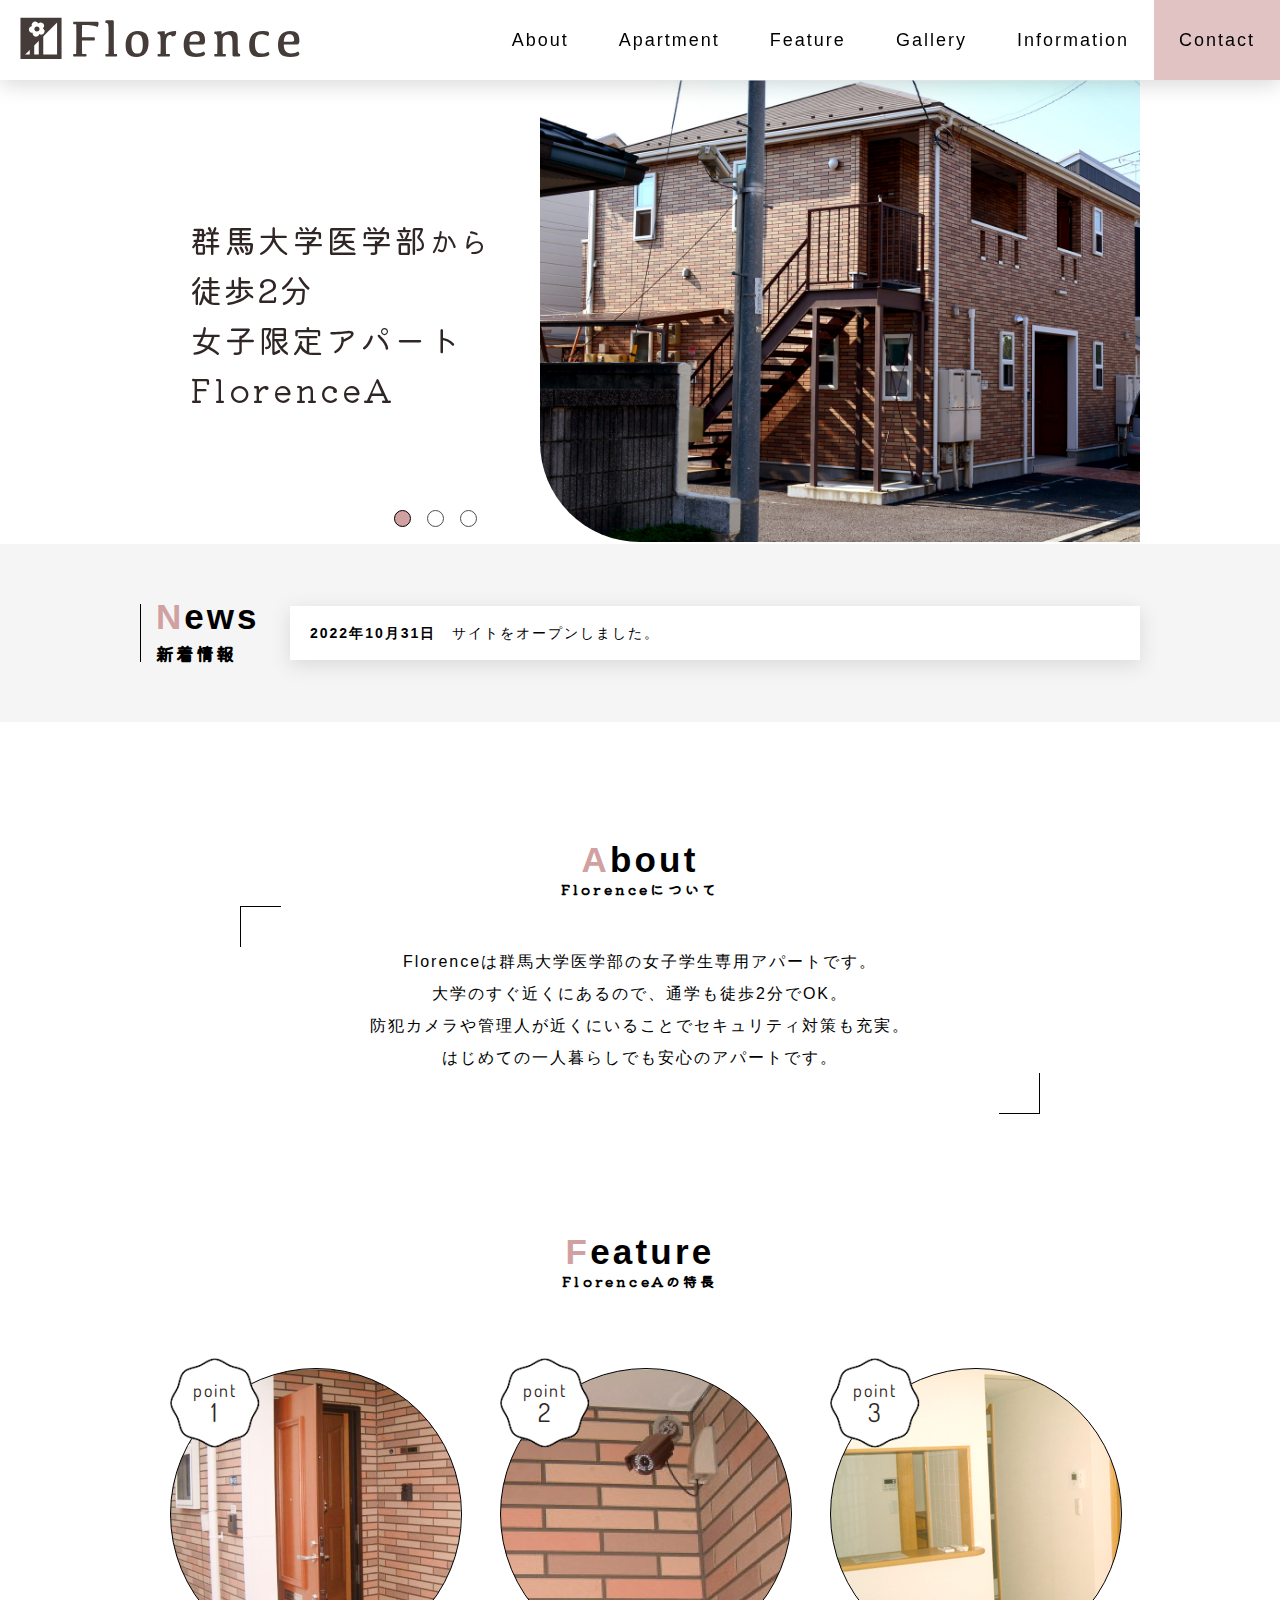
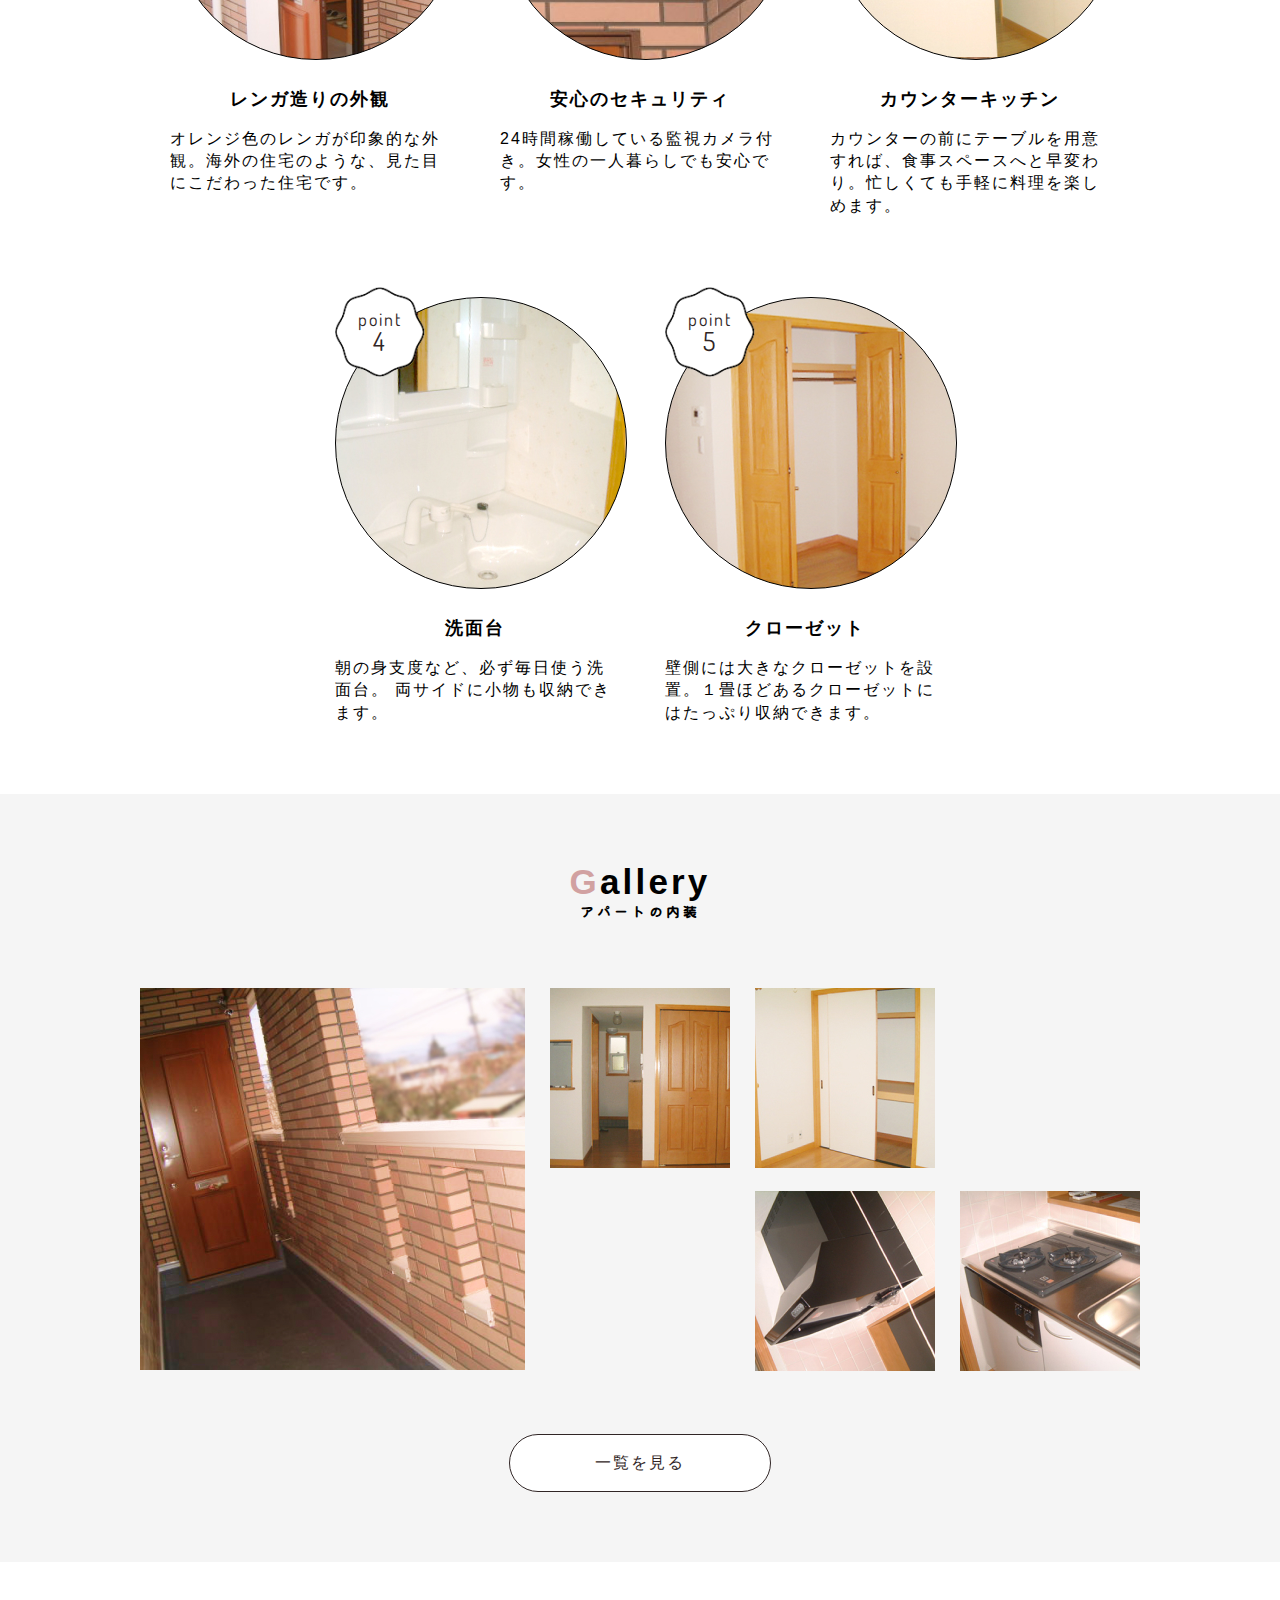
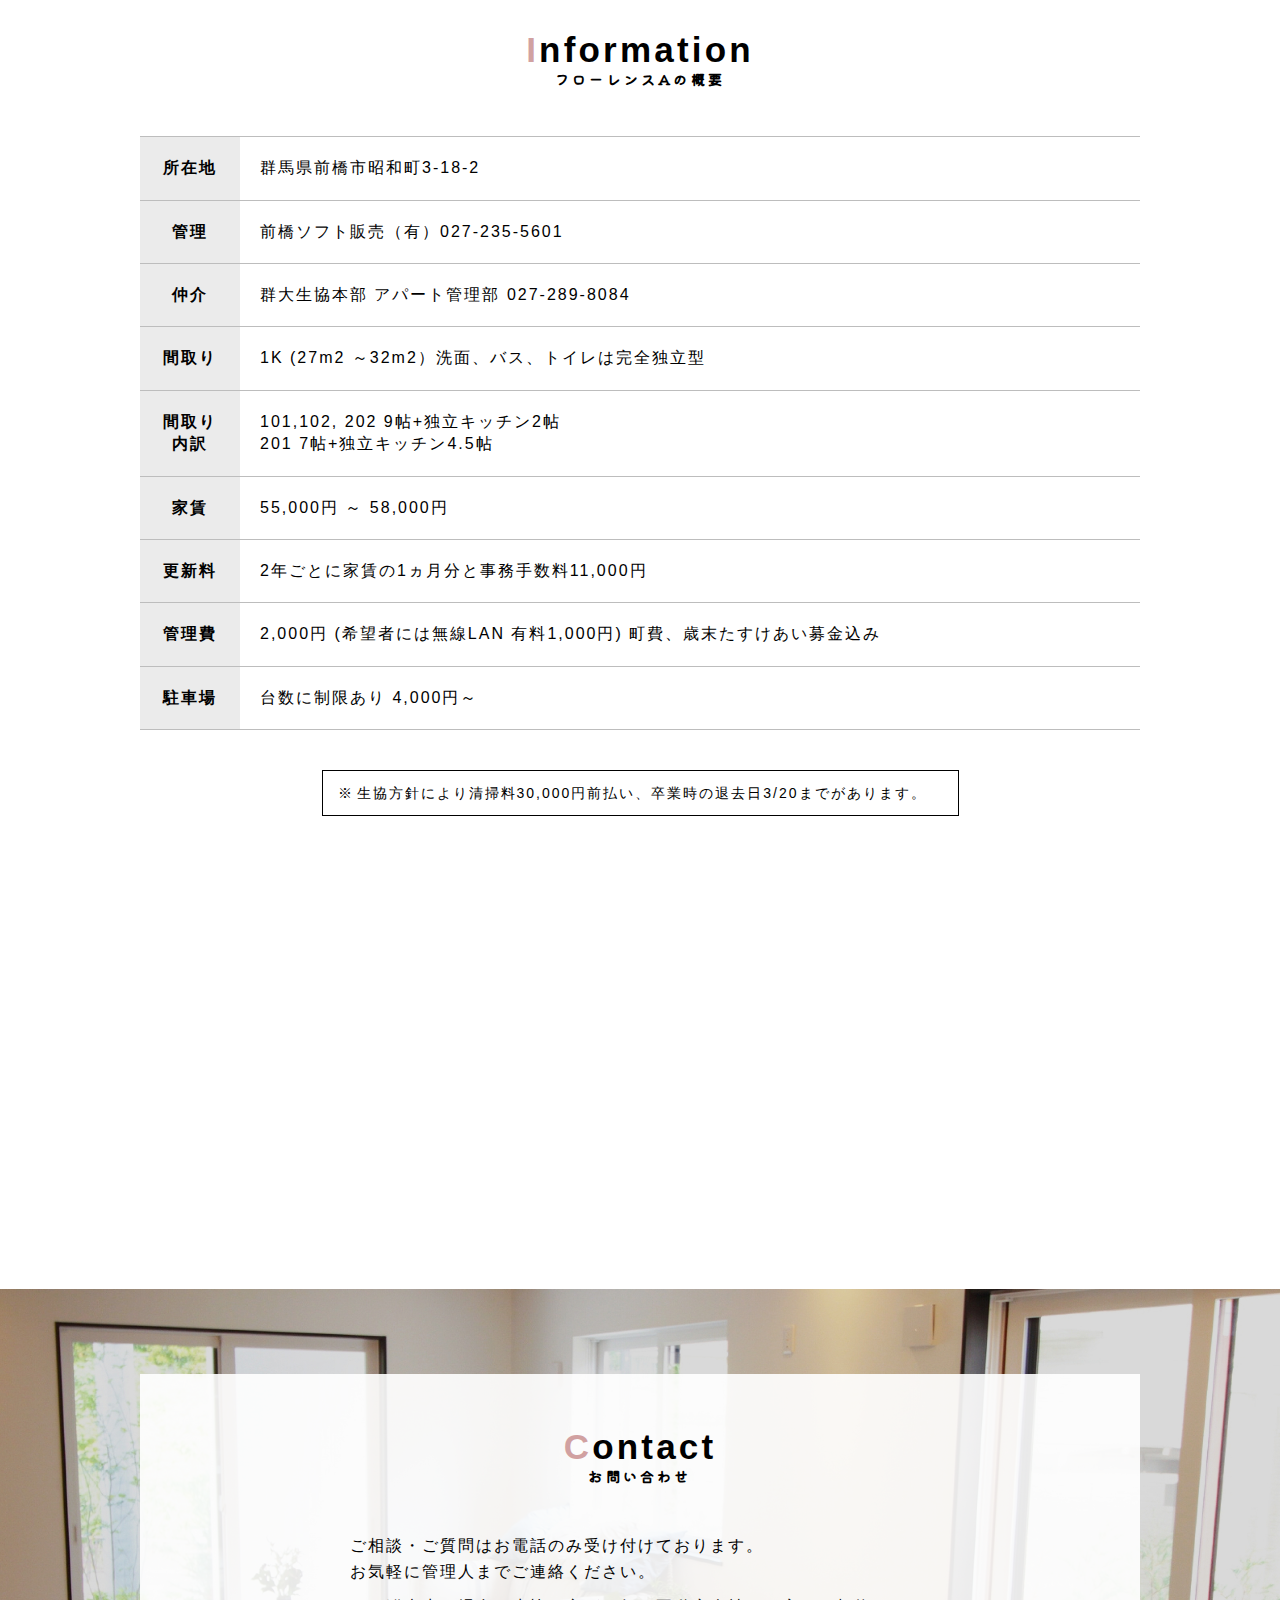
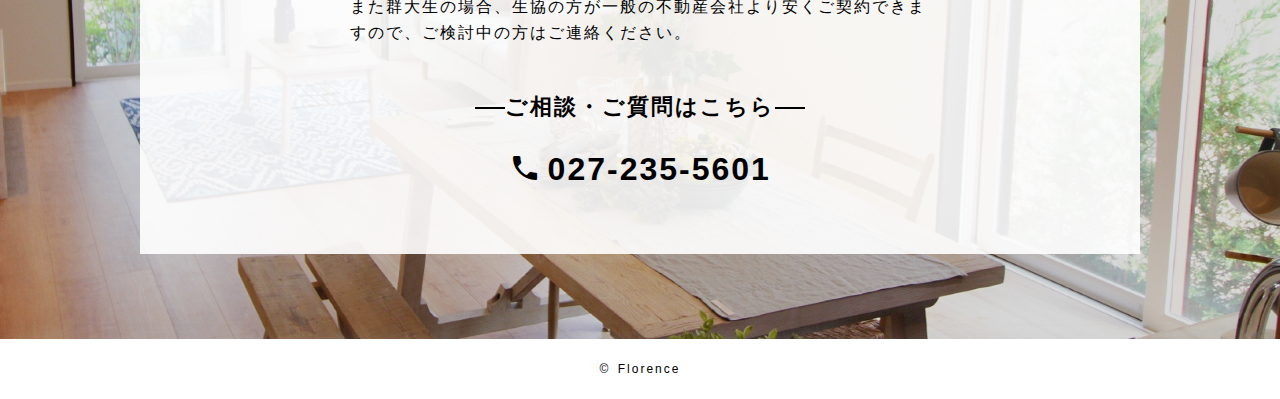
==== commit 44aac5ff: "feat:informationの画像とテキストを差し替えた" ====
--- a/FlorenceA/index.html
+++ b/FlorenceA/index.html
@@ -289,24 +289,24 @@
             </tr>
             <tr class="information__row">
               <th class="information__header">家賃</th>
-              <td class="information__data">55000円 ～ 58000円</td>
+              <td class="information__data">55,000円 ～ 58,000円</td>
             </tr>
             <tr class="information__row">
               <th class="information__header">更新料</th>
               <td class="information__data">
-                2年ごとに家賃の1ヵ月分と事務手数料11000円
+                2年ごとに家賃の1ヵ月分と事務手数料11,000円
               </td>
             </tr>
             <tr class="information__row">
               <th class="information__header">管理費</th>
               <td class="information__data">
-                2,000円 (希望者には無線LAN 有料1000円)
+                2,000円 (希望者には無線LAN 有料1,000円)
                 町費、歳末たすけあい募金込み
               </td>
             </tr>
             <tr class="information__row">
               <th class="information__header">駐車場</th>
-              <td class="information__data">台数に制限あり 4000円～</td>
+              <td class="information__data">台数に制限あり 4,000円～</td>
             </tr>
           </table>
           <div class="information__annotations">
--- a/src/css/style.css
+++ b/src/css/style.css
@@ -1 +1 @@
-abbr,address,article,aside,audio,b,blockquote,body,canvas,caption,cite,code,dd,del,details,dfn,div,dl,dt,em,fieldset,figcaption,figure,footer,form,h1,h2,h3,h4,h5,h6,header,hgroup,html,i,iframe,img,ins,kbd,label,legend,li,mark,menu,nav,object,ol,p,pre,q,samp,section,small,span,strong,sub,summary,sup,table,tbody,td,tfoot,th,thead,time,tr,ul,var,video{margin:0;padding:0;border:0;outline:0;font-size:100%;vertical-align:baseline;background:transparent}body{line-height:1}article,aside,details,figcaption,figure,footer,header,hgroup,menu,nav,section{display:block}nav ul{list-style:none}blockquote,q{quotes:none}blockquote:after,blockquote:before,q:after,q:before{content:"";content:none}a{margin:0;padding:0;font-size:100%;vertical-align:baseline;background:transparent;text-decoration:none}button{background-color:transparent;border:none;cursor:pointer;outline:none;padding:0;-webkit-appearance:none;-moz-appearance:none;appearance:none}ins{background-color:#ff9;color:#000;text-decoration:none}mark{background-color:#ff9;color:#000;font-style:italic;font-weight:bold}del{text-decoration:line-through}abbr[title],dfn[title]{border-bottom:1px dotted;cursor:help}table{border-collapse:collapse;border-spacing:0}hr{display:block;height:1px;border:0;border-top:1px solid #cccccc;margin:1em 0;padding:0}input,select{vertical-align:middle}body{font-family:"Noto Sans JP",sans-serif;letter-spacing:2px}.inner{margin-left:auto;margin-right:auto;width:1000px}@media screen and (max-width:768px){.inner{width:100%;-webkit-box-sizing:border-box;box-sizing:border-box;padding:0 15px}}.inner{margin-left:auto;margin-right:auto;width:1000px}@media screen and (max-width:768px){.inner{width:100%;-webkit-box-sizing:border-box;box-sizing:border-box;padding:0 15px}}.inner{margin-left:auto;margin-right:auto;width:1000px}@media screen and (max-width:768px){.inner{width:100%;-webkit-box-sizing:border-box;box-sizing:border-box;padding:0 15px}}.inner{margin-left:auto;margin-right:auto;width:1000px}@media screen and (max-width:768px){.inner{width:100%;-webkit-box-sizing:border-box;box-sizing:border-box;padding:0 15px}}.footer{font-family:"Roboto",sans-serif;display:-webkit-box;display:-ms-flexbox;display:flex;-webkit-box-pack:center;-ms-flex-pack:center;justify-content:center;-webkit-box-align:center;-ms-flex-align:center;align-items:center;height:60px;font-size:12px;-webkit-box-shadow:-2px -7px 20px -5px rgba(189,189,189,0.2);box-shadow:-2px -7px 20px -5px rgba(189,189,189,0.2)}.footer__copyright{background:#ffffff}.footer__icon{margin-right:2px}.header{position:sticky;top:0;z-index:9999;height:80px;width:100%;-webkit-box-shadow:0 5px 20px 0 rgba(0,0,0,0.1490196078);box-shadow:0 5px 20px 0 rgba(0,0,0,0.1490196078);background:#ffffff;display:-webkit-box;display:-ms-flexbox;display:flex;-webkit-box-align:center;-ms-flex-align:center;align-items:center;-webkit-box-pack:justify;-ms-flex-pack:justify;justify-content:space-between}.header__logo{margin-left:20px;cursor:pointer}.header__logo img{width:280px}.header__mobile-logo{display:none}@media screen and (max-width:768px){.header__pc-logo{display:none}.header__mobile-logo{display:block}.header__logo{margin-left:20px}.header__logo a{width:unset}.header__logo .header__mobile-logo{width:45px}}.florenceA .navigation__item:last-of-type{background:#e2c3c3;-webkit-transition:all 0.3s ease;transition:all 0.3s ease}.florenceA .navigation__item:last-of-type:hover{background:#c98f8f;-webkit-transition:all 0.3s ease;transition:all 0.3s ease}.navigation{height:100%}.navigation__card{height:100%;display:-webkit-box;display:-ms-flexbox;display:flex}.navigation__item:last-of-type{background:#a4bd99;-webkit-transition:all 0.3s ease;transition:all 0.3s ease}.navigation__item:last-of-type:hover{background:#7b9f6b;-webkit-transition:all 0.3s ease;transition:all 0.3s ease}.navigation__link{position:relative;color:#000000;font-family:"kefa",sans-serif;font-size:18px;height:100%;padding:0 25px;display:-webkit-box;display:-ms-flexbox;display:flex;-webkit-box-pack:center;-ms-flex-pack:center;justify-content:center;-webkit-box-align:center;-ms-flex-align:center;align-items:center}.navigation__link:last-of-type{-webkit-transition:all 0.3s ease;transition:all 0.3s ease}.navigation__link:last-of-type:after{border-bottom:1px solid #000000;content:"";position:absolute;top:58px;left:50%;-webkit-transform:translate(-50%,-50%);transform:translate(-50%,-50%);-webkit-transition:all 0.3s ease;transition:all 0.3s ease;width:0px}.navigation__link:hover:after{width:40px}@media screen and (max-width:768px){.navigation{height:unset}.navigation__button{display:block}.navigation{height:30px;margin-right:20px}.open .navigation{height:100%;width:200px}.navigation{display:block}.navigation__button-line{background:#000000;display:block;height:2px;width:30px;-webkit-transition:all 0.3s ease;transition:all 0.3s ease}.navigation__button-line:nth-of-type(2){margin-top:10px}.navigation__button-line:nth-of-type(3){margin-top:10px}.open .navigation__button-line:first-of-type{-webkit-transform:translateY(10px) rotate(-45deg);transform:translateY(10px) rotate(-45deg)}.open .navigation__button-line:nth-of-type(2){opacity:0}.open .navigation__button-line:nth-of-type(3){-webkit-transform:translateY(-13px) rotate(45deg);transform:translateY(-13px) rotate(45deg)}.navigation__card{position:fixed;top:0;right:0;background:#ffffff;display:block;-webkit-transform:translateX(100%);transform:translateX(100%);-webkit-transition:all 0.3s ease;transition:all 0.3s ease;height:100%}.open .navigation__card{-webkit-transform:translateX(0);transform:translateX(0);-webkit-transition:all 0.3s ease;transition:all 0.3s ease}.navigation__link{background:#ffffff;font-size:14px;font-weight:bold;line-height:20px;width:140px;height:50px;text-align:left}.navigation__link:last-of-type:after{display:none}.navigation__item:first-of-type{padding-top:60px}}.contact{background-image:url(../../src/img/Florence_contact.jpg);background-size:cover;background-position:center;padding:85px 0;-webkit-box-sizing:border-box;box-sizing:border-box}.contact__wrap{width:100%;background:rgba(255,255,255,0.9);height:480px;padding:55px;-webkit-box-sizing:border-box;box-sizing:border-box}.contact__lead{width:580px;margin:0 auto;margin-top:50px;line-height:1.6}.contact__lead p:nth-of-type(3){margin-top:10px}@media screen and (max-width:768px){.contact__lead{width:100%;margin-top:30px;font-size:14px}.contact__wrap{padding:40px;height:unset}}.tel{padding:50px;text-align:center;position:relative}.tel__title{font-size:22px;position:relative;margin-bottom:30px}.tel__title:after,.tel__title:before{content:"";position:absolute;top:50%;width:30px;height:2px;background-color:black}.tel__title:before{left:230px}.tel__title:after{right:230px}.tel__number{font-size:32px;font-weight:700;color:#000000}.tel .material-icons{font-size:32px;position:relative;top:4px}a[href^="tel:"]{pointer-events:none}@media screen and (max-width:768px){.tel{padding:30px 0 0 0}.tel__title{font-size:18px;margin-bottom:20px}.tel__title:before{display:none}.tel__title:after{display:none}.tel__number{font-size:26px}.tel .material-icons{font-size:26px}a[href^="tel:"]{pointer-events:unset}}.information{padding:70px 0}.information__map{width:50%;height:300px}.information__wrap{display:-webkit-box;display:-ms-flexbox;display:flex;margin-top:50px;-webkit-box-align:end;-ms-flex-align:end;align-items:flex-end}.information__table{margin-left:50px;line-height:1.4;width:50%}.information__row{border-top:1px solid #bdbdbd}.information__row:last-of-type{border-bottom:1px solid #bdbdbd}.information__header{width:60px;padding:20px;vertical-align:middle;background:rgba(189,189,189,0.3)}.information__data{padding:20px;vertical-align:middle}.information__blank{display:none}.florenceA .information__table{width:100%;margin:50px 0 0 0}.florenceA .information__room-number{margin-right:15px;font-weight:700}.florenceA .information__room-number:nth-of-type(2){margin-right:108px}.florenceA .information__annotations{border:1px solid;padding:15px;width:605px;margin:0 auto;margin-top:40px;font-size:14px}.florenceA .information__mark{margin-right:3px}.florenceA .information__map{width:100%;margin:70px 0 30px}.about{text-align:center;padding:120px 0 70px}.about__lead{font-family:"Noto Sans JP",sans-serif;font-size:16px;line-height:1.8;line-height:2;letter-spacing:2px;font-weight:300}.about__frame{position:relative;width:800px;margin:0 auto;padding:40px 0;margin-top:10px}.about__frame-deco{position:absolute;width:40px;height:40px}.about__frame-deco:first-of-type{top:0;left:0;border-top:1px solid;border-left:1px solid}.about__frame-deco:nth-of-type(2){bottom:0;right:0;border-bottom:1px solid;border-right:1px solid}@media screen and (max-width:768px){.about{padding:70px 0 20px}.about__lead{font-size:14px;text-align:left}.about__frame{width:100%;padding:30px 0 0 0}.about__frame-deco{display:none}}.apartment{padding:70px 0}.apartment__lead{text-align:center;margin:50px 0;letter-spacing:2px}.apartment__wrap{display:-webkit-box;display:-ms-flexbox;display:flex;-webkit-box-pack:justify;-ms-flex-pack:justify;justify-content:space-between}.apartment__link{color:unset}.apartment__card{width:420px;padding:30px;border-radius:7px;-webkit-box-shadow:10px 20px 15px rgba(0,0,0,0.1490196078);box-shadow:10px 20px 15px rgba(0,0,0,0.1490196078);-webkit-transition:all 0.3s ease;transition:all 0.3s ease}.apartment__card:hover{-webkit-transform:translate(5px,5px);transform:translate(5px,5px);-webkit-box-shadow:unset;box-shadow:unset;-webkit-transition:all 0.3s ease;transition:all 0.3s ease}.apartment__card--florenceA{background:#ead4d4;width:420px;padding:30px;border-radius:7px;-webkit-box-shadow:10px 20px 15px rgba(0,0,0,0.1490196078);box-shadow:10px 20px 15px rgba(0,0,0,0.1490196078);-webkit-transition:all 0.3s ease;transition:all 0.3s ease}.apartment__card--florenceA:hover{-webkit-transform:translate(5px,5px);transform:translate(5px,5px);-webkit-box-shadow:unset;box-shadow:unset;-webkit-transition:all 0.3s ease;transition:all 0.3s ease}.apartment__card--florenceB{background:#bbd1db;width:420px;padding:30px;border-radius:7px;-webkit-box-shadow:10px 20px 15px rgba(0,0,0,0.1490196078);box-shadow:10px 20px 15px rgba(0,0,0,0.1490196078);-webkit-transition:all 0.3s ease;transition:all 0.3s ease}.apartment__card--florenceB:hover{-webkit-transform:translate(5px,5px);transform:translate(5px,5px);-webkit-box-shadow:unset;box-shadow:unset;-webkit-transition:all 0.3s ease;transition:all 0.3s ease}.apartment__title{font-family:"kefa",sans-serif;font-size:26px;letter-spacing:3px}.apartment__text{padding:20px 0;line-height:1.6;letter-spacing:1px}.apartment__catchphrase{font-size:18px;margin-top:10px;border-bottom:2px solid;line-height:2rem}.apartment__img img{width:100%}.apartment__blank{display:none}@media screen and (max-width:768px){.apartment{padding:50px 0}.apartment__lead{text-align:left;font-size:14px;line-height:1.6}.apartment__wrap{-webkit-box-orient:vertical;-webkit-box-direction:normal;-ms-flex-direction:column;flex-direction:column}.apartment__card--florenceA{width:100%;-webkit-box-sizing:border-box;box-sizing:border-box}.apartment__card--florenceB{width:100%;-webkit-box-sizing:border-box;box-sizing:border-box}.apartment__link:nth-of-type(2){margin-top:40px}.apartment__catchphrase{font-size:16px;line-height:1.4}.apartment__text{font-size:14px}.apartment__blank{display:block}}.news{background:whitesmoke;margin-top:-51px;padding:60px 0px}.news__box{display:-webkit-box;display:-ms-flexbox;display:flex;-webkit-box-align:center;-ms-flex-align:center;align-items:center;-webkit-box-pack:justify;-ms-flex-pack:justify;justify-content:space-between}.news__card{background:#ffffff;-webkit-box-shadow:0 5px 20px 0 #d9d9d9;box-shadow:0 5px 20px 0 #d9d9d9;padding:20px;width:810px;font-size:14px}.news__data{font-weight:bold}.news__content{margin-left:10px}@media screen and (max-width:768px){.news__box{-webkit-box-orient:vertical;-webkit-box-direction:normal;-ms-flex-direction:column;flex-direction:column;-webkit-box-align:unset;-ms-flex-align:unset;align-items:unset}.news__card{display:-webkit-box;display:-ms-flexbox;display:flex;-webkit-box-orient:vertical;-webkit-box-direction:normal;-ms-flex-direction:column;flex-direction:column;padding:20px;margin-top:20px;width:unset;font-size:14px}.news__content{margin-left:0px;margin-top:10px}}.news-title{border-left:1px solid}.news-title__main{font-family:"kefa",sans-serif;font-size:35px;letter-spacing:3px;margin-top:-5px;margin-left:15px}.news-title__head{color:#88a97a}.news-title__second{font-family:"Kiwi Maru",sans-serif;font-size:18px;margin-top:10px;margin-left:15px}@media screen and (max-width:768px){.news-title__main{font-size:28px}.news-title__second{font-size:16px;margin-top:5px}}.florenceA .news-title__head{color:#d1a1a1}.swiper-slide img{width:100%}.swiper-wrapper{margin-bottom:50px}.swiper-catchphrase{position:absolute;left:40px;font-family:"Kiwi Maru",sans-serif;font-size:32px;z-index:5;color:#ffffff;background:#312626;padding:10px}.swiper-catchphrase__small{font-size:28px;margin-left:2px}.swiper-catchphrase:first-of-type{bottom:250px}.swiper-catchphrase:nth-of-type(2){bottom:200px}.swiper-catchphrase:nth-of-type(3){bottom:150px}.swiper-pagination{position:absolute;bottom:50px!important;left:40px!important;width:unset!important}.swiper-pagination-bullet{width:40px;border-radius:0;background:#ffffff;opacity:0.7}.swiper-pagination-bullet-active{width:40px;border-radius:0;background:#88a97a;opacity:1}.swiper-pagination-bullet{margin:2px!important}@media screen and (max-width:768px){.swiper{width:100%}.swiper img{width:100%}.swiper-catchphrase{left:10px;font-size:22px}.swiper-catchphrase__small{font-size:18px}.swiper-catchphrase:first-of-type{bottom:86px}.swiper-catchphrase:nth-of-type(2){bottom:48px}.swiper-catchphrase:nth-of-type(3){bottom:10px}.swiper-pagination{bottom:-30px!important;left:10px!important}.swiper-pagination-bullet{background:#bdbdbd;opacity:0.7}.swiper-pagination-bullet-active{background:#88a97a;opacity:1}}.florenceA .swiper-slide img{width:60%;border-radius:0 0 0 100px}.florenceA .swiper-slide{text-align:right}.florenceA .swiper-catchphrase{color:#312626;background:unset}.florenceA .swiper-pagination{top:430px;right:450px}.florenceA .swiper-pagination-bullet{width:15px;height:15px;border-radius:15px;border:1px solid;margin:0 8px!important}.florenceA .swiper-pagination-bullet-active{background:#d1a1a1}.florenceA .swiper-catchphrase:first-of-type{bottom:280px}.florenceA .swiper-catchphrase:nth-of-type(2){bottom:230px}.florenceA .swiper-catchphrase:nth-of-type(3){bottom:180px}.florenceA .swiper-catchphrase:last-of-type{bottom:130px;letter-spacing:4px}.florenceA .swiper-vacancy{background:#e2c3c3;display:none}@media screen and (max-width:768px){.florenceA .swiper-slide img{width:80%}.florenceA .swiper-catchphrase{color:#ffffff;background:#312626}.florenceA .swiper-catchphrase:first-of-type{bottom:145px}.florenceA .swiper-catchphrase:nth-of-type(2){bottom:105px}.florenceA .swiper-catchphrase:nth-of-type(3){bottom:65px}.florenceA .swiper-catchphrase:nth-of-type(4){bottom:25px;letter-spacing:4px}.florenceA .swiper-pagination{top:unset;bottom:10px;left:0;right:unset}.florenceA .swiper-pagination-bullet{width:12px;height:12px;border-radius:12px;border:1px solid;margin:0 5px!important}}.swiper-vacancy{font-size:26px;font-weight:700;position:absolute;bottom:50px;right:10px;width:190px;height:190px;background:#c0d1b8;border-radius:100px;z-index:5;display:-webkit-box;display:-ms-flexbox;display:flex;-webkit-box-orient:vertical;-webkit-box-direction:normal;-ms-flex-direction:column;flex-direction:column;-webkit-box-align:center;-ms-flex-align:center;align-items:center;-webkit-box-pack:center;-ms-flex-pack:center;justify-content:center;-webkit-box-sizing:border-box;box-sizing:border-box}.swiper-vacancy__number{font-size:35px}.swiper-vacancy__contact{font-size:16px;text-align:center;margin-top:15px;line-height:1.3}@media screen and (max-width:768px){.swiper-vacancy{font-size:16px;bottom:-50px;right:10px;width:120px;height:120px;padding:15px}.swiper-vacancy__number{font-size:26px}.swiper-vacancy__contact{font-size:12px;margin-top:10px}.swiper-vacancy__contact--mobile{display:none}}@media screen and (max-width:768px){.menu__background{background:rgba(0,0,0,0.5647058824);position:fixed;bottom:0;left:0;right:0;top:0;-webkit-transition:all 0.3s ease;transition:all 0.3s ease;opacity:0;z-index:10}.open.menu__background{opacity:1}}.gallery-header__header{background-image:url(../img/FlorenceA_gallery-header.jpg);background-size:cover;background-position:center;width:80%;height:150px;margin-left:auto;border-radius:0 0 0 50px;position:relative}.gallery-header .title{position:absolute;top:50px;left:-100px}.gallery-header__lead{line-height:1.8;padding:70px 0}.gallery{background:whitesmoke;padding:70px 0}.gallery__wrap{display:-webkit-box;display:-ms-flexbox;display:flex;padding:70px 0 40px}.gallery__button{color:#312626;background:#ffffff;border:1px solid #312626;padding:20px;border-radius:50px;width:220px;display:block;text-align:center;margin:0 auto;-webkit-transition:all 0.3s ease;transition:all 0.3s ease}.gallery__button:hover{color:#ffffff;background:#312626;-webkit-transition:all 0.3s ease;transition:all 0.3s ease}.gallery-image{width:100%}.gallery-image__box--upper{display:-webkit-box;display:-ms-flexbox;display:flex;-webkit-box-pack:start;-ms-flex-pack:start;justify-content:flex-start}.gallery-image__box--below{display:-webkit-box;display:-ms-flexbox;display:flex;-webkit-box-pack:end;-ms-flex-pack:end;justify-content:flex-end}.gallery-image__interior{margin:0 0 20px 25px}.feature{padding:50px 0 70px}.feature__wrap{display:-webkit-box;display:-ms-flexbox;display:flex;-ms-flex-wrap:wrap;flex-wrap:wrap;-webkit-box-pack:center;-ms-flex-pack:center;justify-content:center}.feature__card{width:280px;padding-top:70px;margin:0 25px}.feature__image{background-size:cover;width:290px;height:290px;border-radius:100%;border:1px solid;margin-top:-80px}.feature__image.exterior{background-image:url(../img/FlorenceA_Faeture_Exterior.jpg)}.feature__image.security{background-image:url(../img/FlorenceA_Faeture_Security.jpg)}.feature__image.kitcken{background-image:url(../img/FlorenceA_Faeture_Kitcken.jpg)}.feature__image.wash{background-image:url(../img/FlorenceA_Faeture_Wash.jpg)}.feature__image.storage{background-image:url(../img/FlorenceA_Faeture_Storage.jpg)}.feature__title{font-size:18px;font-weight:700;margin-top:30px;text-align:center}.feature__text{margin-top:20px;line-height:1.4}@media screen and (max-width:768px){.feature__card{width:230px}.feature__image{width:230px;height:230px}.feature__title{font-size:16px}.feature__text{font-size:14px}}.feature-icon{background-image:url(../img/Florence_point-icon.png);background-size:cover;display:-webkit-box;display:-ms-flexbox;display:flex;-webkit-box-align:center;-ms-flex-align:center;align-items:center;-webkit-box-orient:vertical;-webkit-box-direction:normal;-ms-flex-direction:column;flex-direction:column;-webkit-box-pack:center;-ms-flex-pack:center;justify-content:center;font-family:"Dosis",sans-serif;width:90px;height:90px;color:#312626;position:relative;z-index:10}.feature-icon__point{font-size:18px}.feature-icon__number{font-size:26px}@media screen and (max-width:768px){.feature-icon{width:80px;height:80px}.feature-icon__number{font-size:22px}}.title{font-family:"kefa",sans-serif;letter-spacing:0.2rem;font-weight:700;text-align:center}.title__main{font-size:35px}.title__main--head{color:#88a97a}.title__sub{font-family:"Kiwi Maru",sans-serif;font-size:14px;margin-top:5px}@media screen and (max-width:768px){.title__main{font-size:28px}.title__sub{font-size:12px}}.florenceA .title__main--head{color:#d1a1a1}+abbr,address,article,aside,audio,b,blockquote,body,canvas,caption,cite,code,dd,del,details,dfn,div,dl,dt,em,fieldset,figcaption,figure,footer,form,h1,h2,h3,h4,h5,h6,header,hgroup,html,i,iframe,img,ins,kbd,label,legend,li,mark,menu,nav,object,ol,p,pre,q,samp,section,small,span,strong,sub,summary,sup,table,tbody,td,tfoot,th,thead,time,tr,ul,var,video{margin:0;padding:0;border:0;outline:0;font-size:100%;vertical-align:baseline;background:transparent}body{line-height:1}article,aside,details,figcaption,figure,footer,header,hgroup,menu,nav,section{display:block}nav ul{list-style:none}blockquote,q{quotes:none}blockquote:after,blockquote:before,q:after,q:before{content:"";content:none}a{margin:0;padding:0;font-size:100%;vertical-align:baseline;background:transparent;text-decoration:none}button{background-color:transparent;border:none;cursor:pointer;outline:none;padding:0;-webkit-appearance:none;-moz-appearance:none;appearance:none}ins{background-color:#ff9;color:#000;text-decoration:none}mark{background-color:#ff9;color:#000;font-style:italic;font-weight:bold}del{text-decoration:line-through}abbr[title],dfn[title]{border-bottom:1px dotted;cursor:help}table{border-collapse:collapse;border-spacing:0}hr{display:block;height:1px;border:0;border-top:1px solid #cccccc;margin:1em 0;padding:0}input,select{vertical-align:middle}body{font-family:"Noto Sans JP",sans-serif;letter-spacing:2px}.inner{margin-left:auto;margin-right:auto;width:1000px}@media screen and (max-width:768px){.inner{width:100%;-webkit-box-sizing:border-box;box-sizing:border-box;padding:0 15px}}.inner{margin-left:auto;margin-right:auto;width:1000px}@media screen and (max-width:768px){.inner{width:100%;-webkit-box-sizing:border-box;box-sizing:border-box;padding:0 15px}}.inner{margin-left:auto;margin-right:auto;width:1000px}@media screen and (max-width:768px){.inner{width:100%;-webkit-box-sizing:border-box;box-sizing:border-box;padding:0 15px}}.inner{margin-left:auto;margin-right:auto;width:1000px}@media screen and (max-width:768px){.inner{width:100%;-webkit-box-sizing:border-box;box-sizing:border-box;padding:0 15px}}.footer{font-family:"Roboto",sans-serif;display:-webkit-box;display:-ms-flexbox;display:flex;-webkit-box-pack:center;-ms-flex-pack:center;justify-content:center;-webkit-box-align:center;-ms-flex-align:center;align-items:center;height:60px;font-size:12px;-webkit-box-shadow:-2px -7px 20px -5px rgba(189,189,189,0.2);box-shadow:-2px -7px 20px -5px rgba(189,189,189,0.2)}.footer__copyright{background:#ffffff}.footer__icon{margin-right:2px}.header{position:sticky;top:0;z-index:9999;height:80px;width:100%;-webkit-box-shadow:0 5px 20px 0 rgba(0,0,0,0.1490196078);box-shadow:0 5px 20px 0 rgba(0,0,0,0.1490196078);background:#ffffff;display:-webkit-box;display:-ms-flexbox;display:flex;-webkit-box-align:center;-ms-flex-align:center;align-items:center;-webkit-box-pack:justify;-ms-flex-pack:justify;justify-content:space-between}.header__logo{margin-left:20px;cursor:pointer}.header__logo img{width:280px}.header__mobile-logo{display:none}@media screen and (max-width:768px){.header__pc-logo{display:none}.header__mobile-logo{display:block}.header__logo{margin-left:20px}.header__logo a{width:unset}.header__logo .header__mobile-logo{width:45px}}.florenceA .navigation__item:last-of-type{background:#e2c3c3;-webkit-transition:all 0.3s ease;transition:all 0.3s ease}.florenceA .navigation__item:last-of-type:hover{background:#c98f8f;-webkit-transition:all 0.3s ease;transition:all 0.3s ease}.navigation{height:100%}.navigation__card{height:100%;display:-webkit-box;display:-ms-flexbox;display:flex}.navigation__item:last-of-type{background:#a4bd99;-webkit-transition:all 0.3s ease;transition:all 0.3s ease}.navigation__item:last-of-type:hover{background:#7b9f6b;-webkit-transition:all 0.3s ease;transition:all 0.3s ease}.navigation__link{position:relative;color:#000000;font-family:"kefa",sans-serif;font-size:18px;height:100%;padding:0 25px;display:-webkit-box;display:-ms-flexbox;display:flex;-webkit-box-pack:center;-ms-flex-pack:center;justify-content:center;-webkit-box-align:center;-ms-flex-align:center;align-items:center}.navigation__link:last-of-type{-webkit-transition:all 0.3s ease;transition:all 0.3s ease}.navigation__link:last-of-type:after{border-bottom:1px solid #000000;content:"";position:absolute;top:58px;left:50%;-webkit-transform:translate(-50%,-50%);transform:translate(-50%,-50%);-webkit-transition:all 0.3s ease;transition:all 0.3s ease;width:0px}.navigation__link:hover:after{width:40px}@media screen and (max-width:768px){.navigation{height:unset}.navigation__button{display:block}.navigation{height:30px;margin-right:20px}.open .navigation{height:100%;width:200px}.navigation{display:block}.navigation__button-line{background:#000000;display:block;height:2px;width:30px;-webkit-transition:all 0.3s ease;transition:all 0.3s ease}.navigation__button-line:nth-of-type(2){margin-top:10px}.navigation__button-line:nth-of-type(3){margin-top:10px}.open .navigation__button-line:first-of-type{-webkit-transform:translateY(10px) rotate(-45deg);transform:translateY(10px) rotate(-45deg)}.open .navigation__button-line:nth-of-type(2){opacity:0}.open .navigation__button-line:nth-of-type(3){-webkit-transform:translateY(-13px) rotate(45deg);transform:translateY(-13px) rotate(45deg)}.navigation__card{position:fixed;top:0;right:0;background:#ffffff;display:block;-webkit-transform:translateX(100%);transform:translateX(100%);-webkit-transition:all 0.3s ease;transition:all 0.3s ease;height:100%}.open .navigation__card{-webkit-transform:translateX(0);transform:translateX(0);-webkit-transition:all 0.3s ease;transition:all 0.3s ease}.navigation__link{background:#ffffff;font-size:14px;font-weight:bold;line-height:20px;width:140px;height:50px;text-align:left}.navigation__link:last-of-type:after{display:none}.navigation__item:first-of-type{padding-top:60px}}.contact{background-image:url(../../src/img/Florence_contact.jpg);background-size:cover;background-position:center;padding:85px 0;-webkit-box-sizing:border-box;box-sizing:border-box}.contact__wrap{width:100%;background:rgba(255,255,255,0.9);height:480px;padding:55px;-webkit-box-sizing:border-box;box-sizing:border-box}.contact__lead{width:580px;margin:0 auto;margin-top:50px;line-height:1.6}.contact__lead p:nth-of-type(3){margin-top:10px}@media screen and (max-width:768px){.contact__lead{width:100%;margin-top:30px;font-size:14px}.contact__wrap{padding:40px;height:unset}}.tel{padding:50px;text-align:center;position:relative}.tel__title{font-size:22px;position:relative;margin-bottom:30px}.tel__title:after,.tel__title:before{content:"";position:absolute;top:50%;width:30px;height:2px;background-color:black}.tel__title:before{left:230px}.tel__title:after{right:230px}.tel__number{font-size:32px;font-weight:700;color:#000000}.tel .material-icons{font-size:32px;position:relative;top:4px}a[href^="tel:"]{pointer-events:none}@media screen and (max-width:768px){.tel{padding:30px 0 0 0}.tel__title{font-size:18px;margin-bottom:20px}.tel__title:before{display:none}.tel__title:after{display:none}.tel__number{font-size:26px}.tel .material-icons{font-size:26px}a[href^="tel:"]{pointer-events:unset}}.information{padding:70px 0}.information__map{width:50%;height:300px}.information__wrap{display:-webkit-box;display:-ms-flexbox;display:flex;margin-top:50px;-webkit-box-align:end;-ms-flex-align:end;align-items:flex-end}.information__table{margin-left:50px;line-height:1.4;width:50%}.information__row{border-top:1px solid #bdbdbd}.information__row:last-of-type{border-bottom:1px solid #bdbdbd}.information__header{width:60px;padding:20px;vertical-align:middle;background:rgba(189,189,189,0.3)}.information__data{padding:20px;vertical-align:middle}.information__blank{display:none}@media screen and (max-width:768px){.information__wrap{-webkit-box-orient:vertical;-webkit-box-direction:normal;-ms-flex-direction:column;flex-direction:column}.information__map{width:100%;height:300px}.information__table{width:100%;margin-left:0;margin-top:50px;font-size:14px}.information__header{padding:15px}.information__data{padding:15px}.information__blank{display:block}}.florenceA .information__table{width:100%;margin:50px 0 0 0}.florenceA .information__room-number{margin-right:15px;font-weight:700}.florenceA .information__room-number:nth-of-type(2){margin-right:108px}.florenceA .information__annotations{border:1px solid;padding:15px;width:605px;margin:0 auto;margin-top:40px;font-size:14px}.florenceA .information__mark{margin-right:3px}.florenceA .information__map{width:100%;margin:70px 0 30px}@media screen and (max-width:768px){.florenceA .information__annotations{width:100%;-webkit-box-sizing:border-box;box-sizing:border-box;line-height:1.4;font-size:12px}}.about{text-align:center;padding:120px 0 70px}.about__lead{font-family:"Noto Sans JP",sans-serif;font-size:16px;line-height:1.8;line-height:2;letter-spacing:2px;font-weight:300}.about__frame{position:relative;width:800px;margin:0 auto;padding:40px 0;margin-top:10px}.about__frame-deco{position:absolute;width:40px;height:40px}.about__frame-deco:first-of-type{top:0;left:0;border-top:1px solid;border-left:1px solid}.about__frame-deco:nth-of-type(2){bottom:0;right:0;border-bottom:1px solid;border-right:1px solid}@media screen and (max-width:768px){.about{padding:70px 0 20px}.about__lead{font-size:14px;text-align:left}.about__frame{width:100%;padding:30px 0 0 0}.about__frame-deco{display:none}}.apartment{padding:70px 0}.apartment__lead{text-align:center;margin:50px 0;letter-spacing:2px}.apartment__wrap{display:-webkit-box;display:-ms-flexbox;display:flex;-webkit-box-pack:justify;-ms-flex-pack:justify;justify-content:space-between}.apartment__link{color:unset}.apartment__card{width:420px;padding:30px;border-radius:7px;-webkit-box-shadow:10px 20px 15px rgba(0,0,0,0.1490196078);box-shadow:10px 20px 15px rgba(0,0,0,0.1490196078);-webkit-transition:all 0.3s ease;transition:all 0.3s ease}.apartment__card:hover{-webkit-transform:translate(5px,5px);transform:translate(5px,5px);-webkit-box-shadow:unset;box-shadow:unset;-webkit-transition:all 0.3s ease;transition:all 0.3s ease}.apartment__card--florenceA{background:#ead4d4;width:420px;padding:30px;border-radius:7px;-webkit-box-shadow:10px 20px 15px rgba(0,0,0,0.1490196078);box-shadow:10px 20px 15px rgba(0,0,0,0.1490196078);-webkit-transition:all 0.3s ease;transition:all 0.3s ease}.apartment__card--florenceA:hover{-webkit-transform:translate(5px,5px);transform:translate(5px,5px);-webkit-box-shadow:unset;box-shadow:unset;-webkit-transition:all 0.3s ease;transition:all 0.3s ease}.apartment__card--florenceB{background:#bbd1db;width:420px;padding:30px;border-radius:7px;-webkit-box-shadow:10px 20px 15px rgba(0,0,0,0.1490196078);box-shadow:10px 20px 15px rgba(0,0,0,0.1490196078);-webkit-transition:all 0.3s ease;transition:all 0.3s ease}.apartment__card--florenceB:hover{-webkit-transform:translate(5px,5px);transform:translate(5px,5px);-webkit-box-shadow:unset;box-shadow:unset;-webkit-transition:all 0.3s ease;transition:all 0.3s ease}.apartment__title{font-family:"kefa",sans-serif;font-size:26px;letter-spacing:3px}.apartment__text{padding:20px 0;line-height:1.6;letter-spacing:1px}.apartment__catchphrase{font-size:18px;margin-top:10px;border-bottom:2px solid;line-height:2rem}.apartment__img img{width:100%}.apartment__blank{display:none}@media screen and (max-width:768px){.apartment{padding:50px 0}.apartment__lead{text-align:left;font-size:14px;line-height:1.6}.apartment__wrap{-webkit-box-orient:vertical;-webkit-box-direction:normal;-ms-flex-direction:column;flex-direction:column}.apartment__card--florenceA{width:100%;-webkit-box-sizing:border-box;box-sizing:border-box}.apartment__card--florenceB{width:100%;-webkit-box-sizing:border-box;box-sizing:border-box}.apartment__link:nth-of-type(2){margin-top:40px}.apartment__catchphrase{font-size:16px;line-height:1.4}.apartment__text{font-size:14px}.apartment__blank{display:block}}.news{background:whitesmoke;margin-top:-51px;padding:60px 0px}.news__box{display:-webkit-box;display:-ms-flexbox;display:flex;-webkit-box-align:center;-ms-flex-align:center;align-items:center;-webkit-box-pack:justify;-ms-flex-pack:justify;justify-content:space-between}.news__card{background:#ffffff;-webkit-box-shadow:0 5px 20px 0 #d9d9d9;box-shadow:0 5px 20px 0 #d9d9d9;padding:20px;width:810px;font-size:14px}.news__data{font-weight:bold}.news__content{margin-left:10px}@media screen and (max-width:768px){.news__box{-webkit-box-orient:vertical;-webkit-box-direction:normal;-ms-flex-direction:column;flex-direction:column;-webkit-box-align:unset;-ms-flex-align:unset;align-items:unset}.news__card{display:-webkit-box;display:-ms-flexbox;display:flex;-webkit-box-orient:vertical;-webkit-box-direction:normal;-ms-flex-direction:column;flex-direction:column;padding:20px;margin-top:20px;width:unset;font-size:14px}.news__content{margin-left:0px;margin-top:10px}}.news-title{border-left:1px solid}.news-title__main{font-family:"kefa",sans-serif;font-size:35px;letter-spacing:3px;margin-top:-5px;margin-left:15px}.news-title__head{color:#88a97a}.news-title__second{font-family:"Kiwi Maru",sans-serif;font-size:18px;margin-top:10px;margin-left:15px}@media screen and (max-width:768px){.news-title__main{font-size:28px}.news-title__second{font-size:16px;margin-top:5px}}.florenceA .news-title__head{color:#d1a1a1}.swiper-slide img{width:100%}.swiper-wrapper{margin-bottom:50px}.swiper-catchphrase{position:absolute;left:40px;font-family:"Kiwi Maru",sans-serif;font-size:32px;z-index:5;color:#ffffff;background:#312626;padding:10px}.swiper-catchphrase__small{font-size:28px;margin-left:2px}.swiper-catchphrase:first-of-type{bottom:250px}.swiper-catchphrase:nth-of-type(2){bottom:200px}.swiper-catchphrase:nth-of-type(3){bottom:150px}.swiper-pagination{position:absolute;bottom:50px!important;left:40px!important;width:unset!important}.swiper-pagination-bullet{width:40px;border-radius:0;background:#ffffff;opacity:0.7}.swiper-pagination-bullet-active{width:40px;border-radius:0;background:#88a97a;opacity:1}.swiper-pagination-bullet{margin:2px!important}@media screen and (max-width:768px){.swiper{width:100%}.swiper img{width:100%}.swiper-catchphrase{left:10px;font-size:22px}.swiper-catchphrase__small{font-size:18px}.swiper-catchphrase:first-of-type{bottom:86px}.swiper-catchphrase:nth-of-type(2){bottom:48px}.swiper-catchphrase:nth-of-type(3){bottom:10px}.swiper-pagination{bottom:-30px!important;left:10px!important}.swiper-pagination-bullet{background:#bdbdbd;opacity:0.7}.swiper-pagination-bullet-active{background:#88a97a;opacity:1}}.florenceA .swiper-slide img{width:60%;border-radius:0 0 0 100px}.florenceA .swiper-slide{text-align:right}.florenceA .swiper-catchphrase{color:#312626;background:unset}.florenceA .swiper-pagination{top:430px;right:450px}.florenceA .swiper-pagination-bullet{width:15px;height:15px;border-radius:15px;border:1px solid;margin:0 8px!important}.florenceA .swiper-pagination-bullet-active{background:#d1a1a1}.florenceA .swiper-catchphrase:first-of-type{bottom:280px}.florenceA .swiper-catchphrase:nth-of-type(2){bottom:230px}.florenceA .swiper-catchphrase:nth-of-type(3){bottom:180px}.florenceA .swiper-catchphrase:last-of-type{bottom:130px;letter-spacing:4px}.florenceA .swiper-vacancy{background:#e2c3c3;display:none}@media screen and (max-width:768px){.florenceA .swiper-slide img{width:80%}.florenceA .swiper-catchphrase{color:#ffffff;background:#312626}.florenceA .swiper-catchphrase:first-of-type{bottom:145px}.florenceA .swiper-catchphrase:nth-of-type(2){bottom:105px}.florenceA .swiper-catchphrase:nth-of-type(3){bottom:65px}.florenceA .swiper-catchphrase:nth-of-type(4){bottom:25px;letter-spacing:4px}.florenceA .swiper-pagination{top:unset;bottom:10px;left:0;right:unset}.florenceA .swiper-pagination-bullet{width:12px;height:12px;border-radius:12px;border:1px solid;margin:0 5px!important}}.swiper-vacancy{font-size:26px;font-weight:700;position:absolute;bottom:50px;right:10px;width:190px;height:190px;background:#c0d1b8;border-radius:100px;z-index:5;display:-webkit-box;display:-ms-flexbox;display:flex;-webkit-box-orient:vertical;-webkit-box-direction:normal;-ms-flex-direction:column;flex-direction:column;-webkit-box-align:center;-ms-flex-align:center;align-items:center;-webkit-box-pack:center;-ms-flex-pack:center;justify-content:center;-webkit-box-sizing:border-box;box-sizing:border-box}.swiper-vacancy__number{font-size:35px}.swiper-vacancy__contact{font-size:16px;text-align:center;margin-top:15px;line-height:1.3}@media screen and (max-width:768px){.swiper-vacancy{font-size:16px;bottom:-50px;right:10px;width:120px;height:120px;padding:15px}.swiper-vacancy__number{font-size:26px}.swiper-vacancy__contact{font-size:12px;margin-top:10px}.swiper-vacancy__contact--mobile{display:none}}@media screen and (max-width:768px){.menu__background{background:rgba(0,0,0,0.5647058824);position:fixed;bottom:0;left:0;right:0;top:0;-webkit-transition:all 0.3s ease;transition:all 0.3s ease;opacity:0;z-index:10}.open.menu__background{opacity:1}}.gallery-header__header{background-image:url(../img/FlorenceA_gallery-header.jpg);background-size:cover;background-position:center;width:80%;height:150px;margin-left:auto;border-radius:0 0 0 50px;position:relative}.gallery-header .title{position:absolute;top:50px;left:-100px}.gallery-header__lead{line-height:1.8;padding:70px 0}@media screen and (max-width:768px){.gallery-header .title{position:absolute;top:50px;left:-20%}.gallery-header__header{background-position:right}.gallery-header__lead{font-size:14px;padding:40px 0}}.gallery{background:whitesmoke;padding:70px 0}.gallery__wrap{display:-webkit-box;display:-ms-flexbox;display:flex;padding:70px 0 40px}.gallery__button{color:#312626;background:#ffffff;border:1px solid #312626;padding:20px;border-radius:50px;width:220px;display:block;text-align:center;margin:0 auto;-webkit-transition:all 0.3s ease;transition:all 0.3s ease}.gallery__button:hover{color:#ffffff;background:#312626;-webkit-transition:all 0.3s ease;transition:all 0.3s ease}@media screen and (max-width:768px){.gallery__wrap{-webkit-box-orient:vertical;-webkit-box-direction:normal;-ms-flex-direction:column;flex-direction:column;padding:70px 0 20px}.gallery img{width:100%}.gallery__button{font-size:14px}}.gallery-image{width:100%}.gallery-image__box--upper{display:-webkit-box;display:-ms-flexbox;display:flex;-webkit-box-pack:start;-ms-flex-pack:start;justify-content:flex-start}.gallery-image__box--below{display:-webkit-box;display:-ms-flexbox;display:flex;-webkit-box-pack:end;-ms-flex-pack:end;justify-content:flex-end}.gallery-image__interior{margin:0 0 20px 25px}@media screen and (max-width:768px){.gallery-image__box--upper .gallery-image__interior:first-of-type{margin:20px 0 20px 0}.gallery-image__box--upper .gallery-image__interior:nth-of-type(2){margin:20px 0 20px 20px}.gallery-image__box--below .gallery-image__interior:first-of-type{margin:0 0 20px 0}.gallery-image__box--below .gallery-image__interior:nth-of-type(2){margin:0 0 20px 20px}}.feature{padding:50px 0 70px}.feature__wrap{display:-webkit-box;display:-ms-flexbox;display:flex;-ms-flex-wrap:wrap;flex-wrap:wrap;-webkit-box-pack:center;-ms-flex-pack:center;justify-content:center}.feature__card{width:280px;padding-top:70px;margin:0 25px}.feature__image{background-size:cover;width:290px;height:290px;border-radius:100%;border:1px solid;margin-top:-80px}.feature__image.exterior{background-image:url(../img/FlorenceA_Faeture_Exterior.jpg)}.feature__image.security{background-image:url(../img/FlorenceA_Faeture_Security.jpg)}.feature__image.kitcken{background-image:url(../img/FlorenceA_Faeture_Kitcken.jpg)}.feature__image.wash{background-image:url(../img/FlorenceA_Faeture_Wash.jpg)}.feature__image.storage{background-image:url(../img/FlorenceA_Faeture_Storage.jpg)}.feature__title{font-size:18px;font-weight:700;margin-top:30px;text-align:center}.feature__text{margin-top:20px;line-height:1.4}@media screen and (max-width:768px){.feature__card{width:230px}.feature__image{width:230px;height:230px}.feature__title{font-size:16px}.feature__text{font-size:14px}}.feature-icon{background-image:url(../img/Florence_point-icon.png);background-size:cover;display:-webkit-box;display:-ms-flexbox;display:flex;-webkit-box-align:center;-ms-flex-align:center;align-items:center;-webkit-box-orient:vertical;-webkit-box-direction:normal;-ms-flex-direction:column;flex-direction:column;-webkit-box-pack:center;-ms-flex-pack:center;justify-content:center;font-family:"Dosis",sans-serif;width:90px;height:90px;color:#312626;position:relative;z-index:10}.feature-icon__point{font-size:18px}.feature-icon__number{font-size:26px}@media screen and (max-width:768px){.feature-icon{width:80px;height:80px}.feature-icon__number{font-size:22px}}.title{font-family:"kefa",sans-serif;letter-spacing:0.2rem;font-weight:700;text-align:center}.title__main{font-size:35px}.title__main--head{color:#88a97a}.title__sub{font-family:"Kiwi Maru",sans-serif;font-size:14px;margin-top:5px}@media screen and (max-width:768px){.title__main{font-size:28px}.title__sub{font-size:12px}}.florenceA .title__main--head{color:#d1a1a1}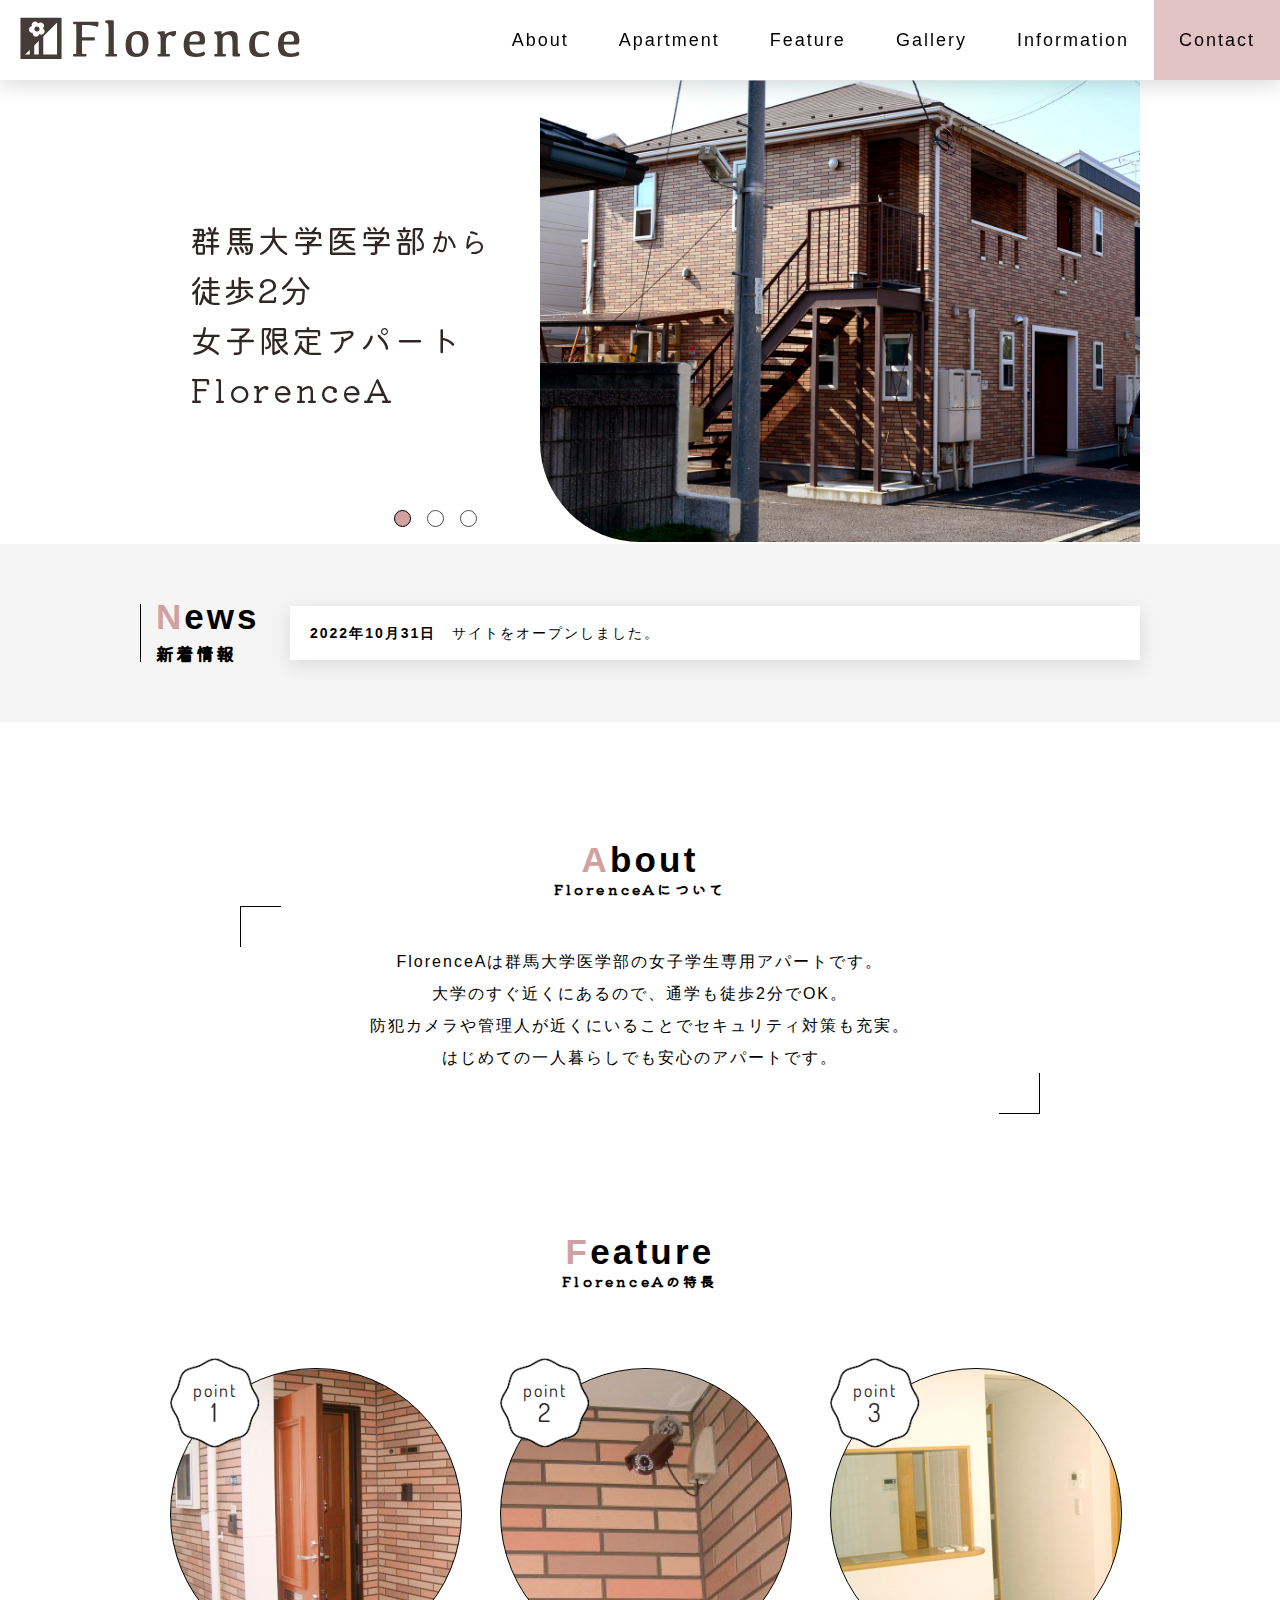
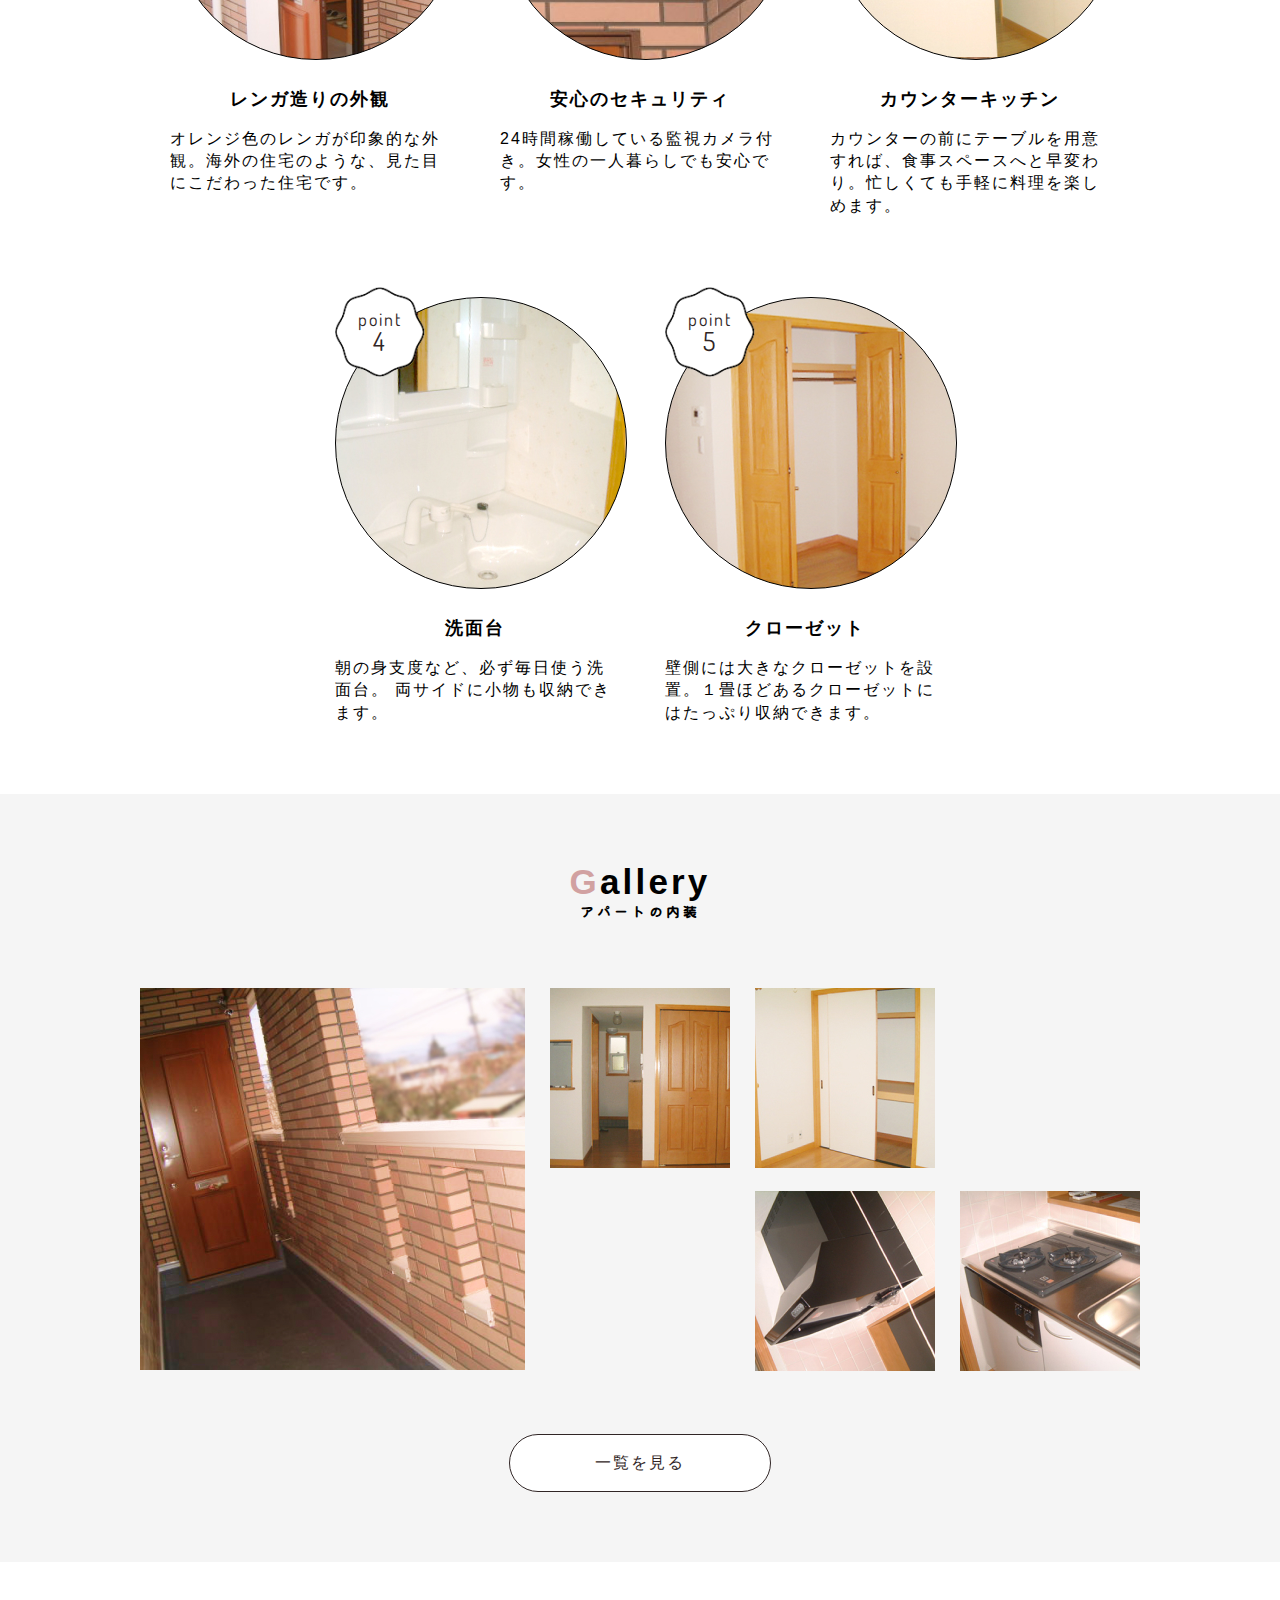
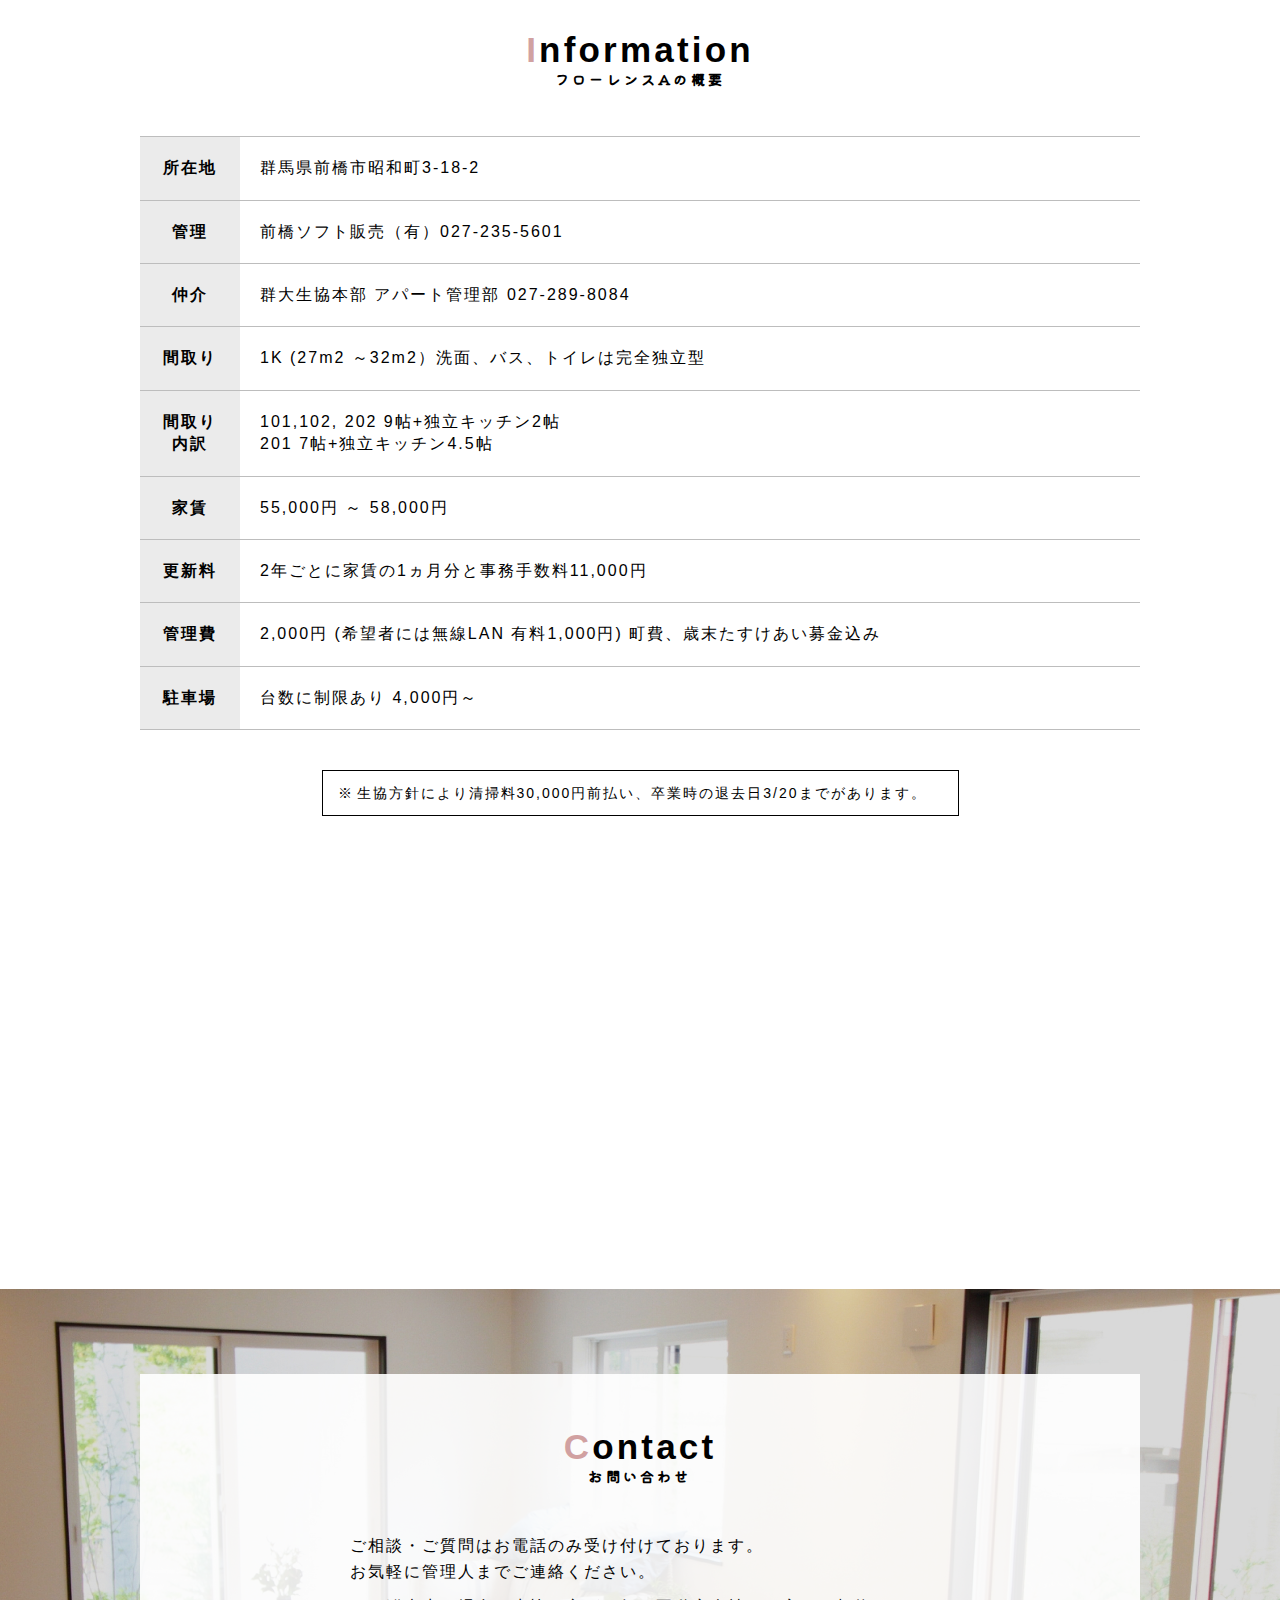
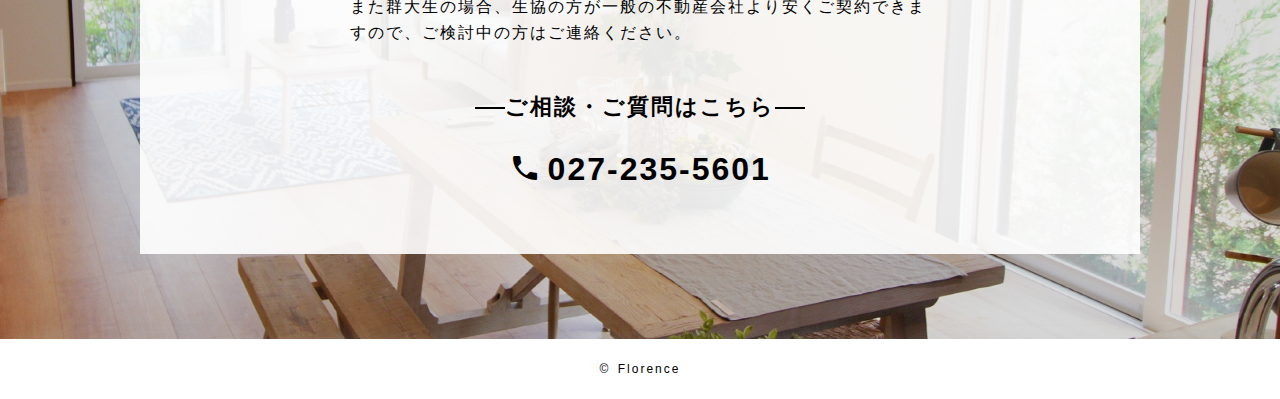
==== commit b6aa7fd6: "feat:Aboutのテキストを変更した" ====
--- a/FlorenceA/index.html
+++ b/FlorenceA/index.html
@@ -121,11 +121,11 @@
             <h2 class="title__main">
               <span class="title__main--head">A</span>bout
             </h2>
-            <h3 class="title__sub">Florenceについて</h3>
+            <h3 class="title__sub">FlorenceAについて</h3>
           </div>
           <div class="about__frame">
             <p class="about__lead">
-              Florenceは群馬大学医学部の女子学生専用アパートです。<br />
+              FlorenceAは群馬大学医学部の女子学生専用アパートです。<br />
               大学のすぐ近くにあるので、通学も徒歩2分でOK。<br />
               防犯カメラや管理人が近くにいることでセキュリティ対策も充実。<br />
               はじめての一人暮らしでも安心のアパートです。
